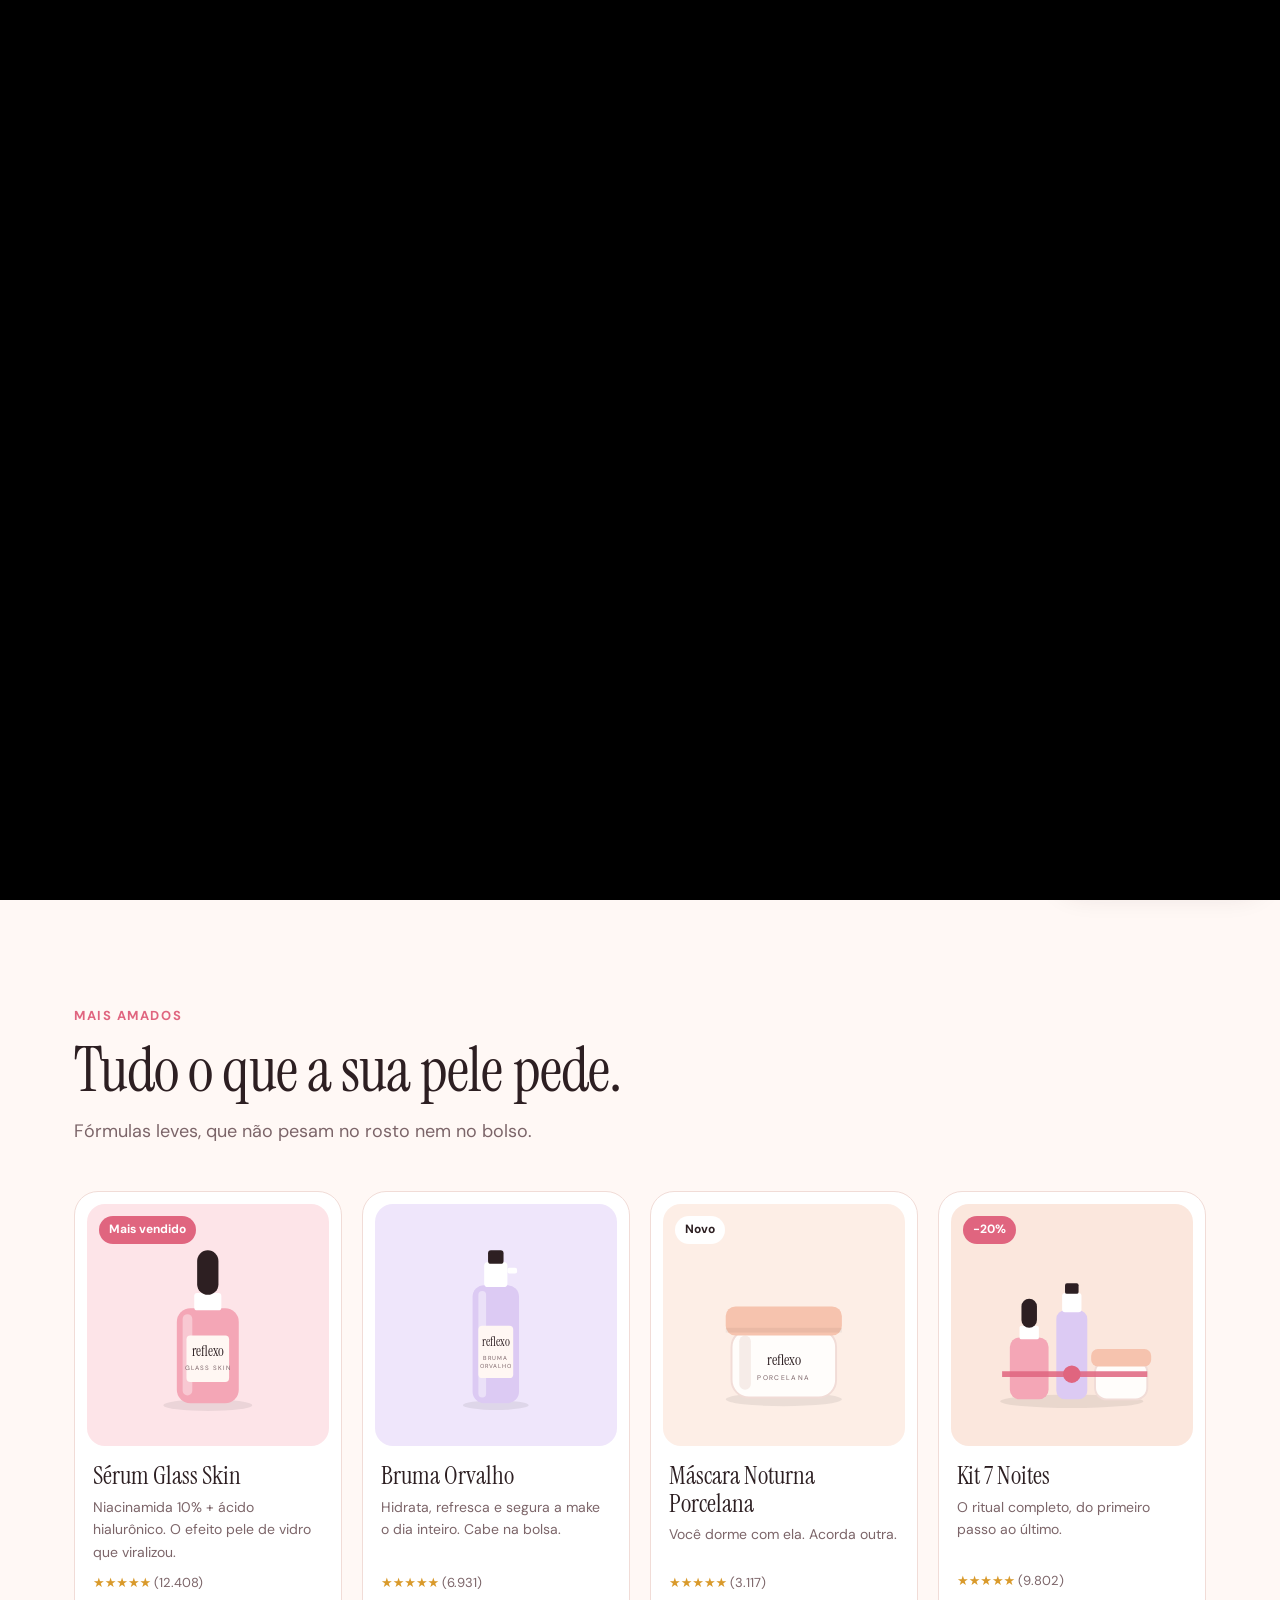
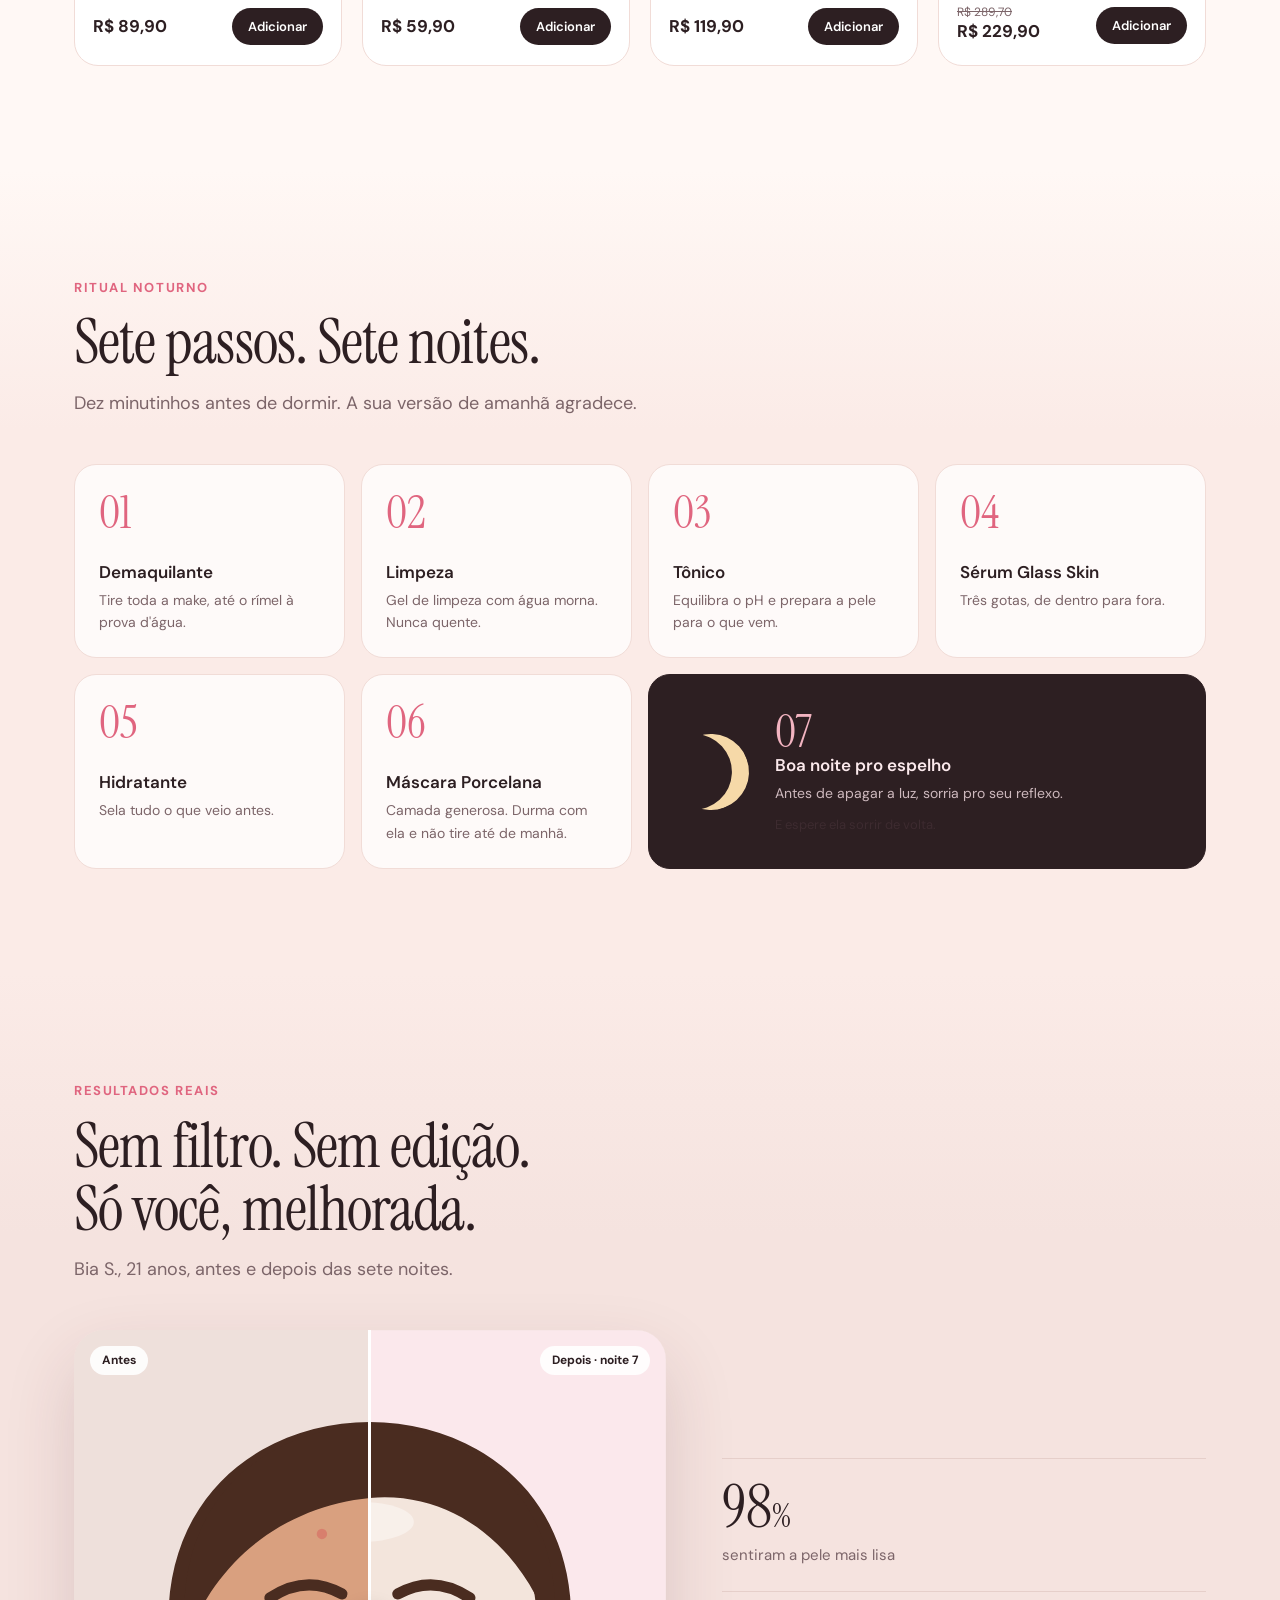
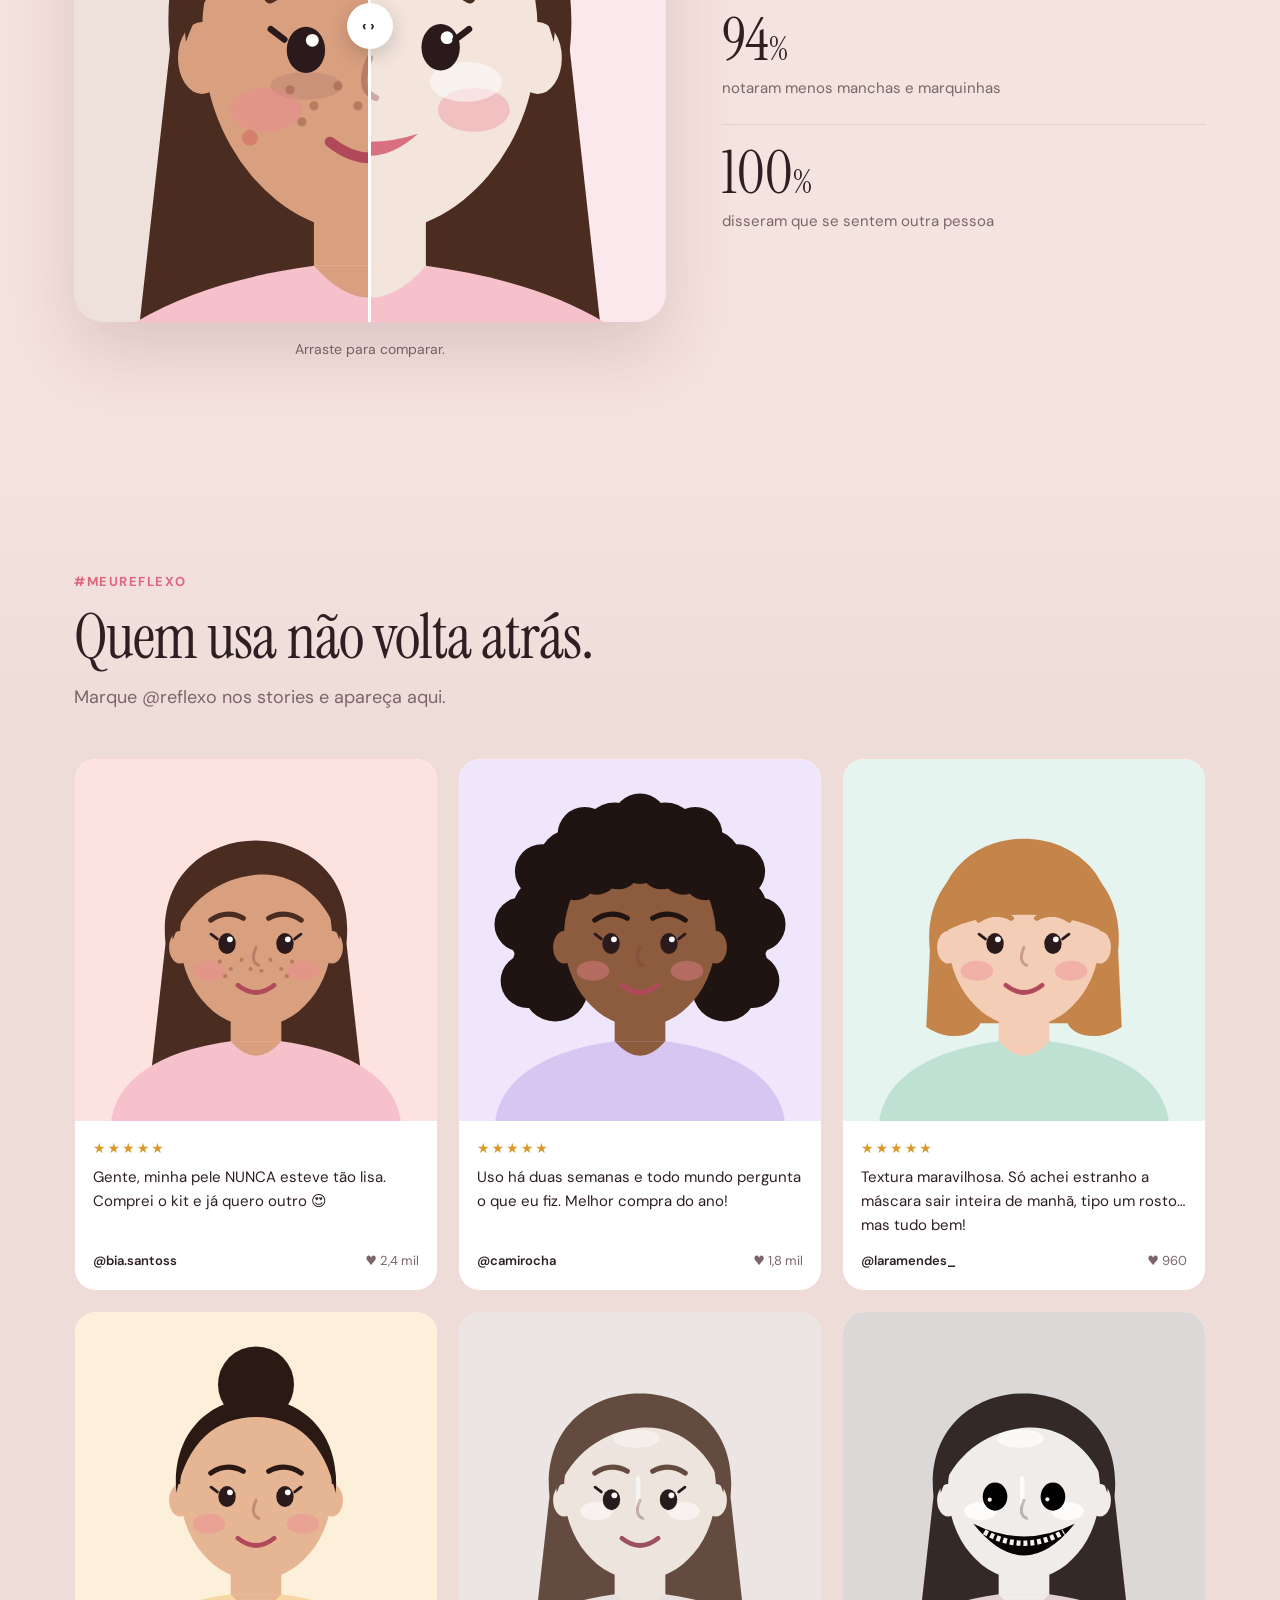
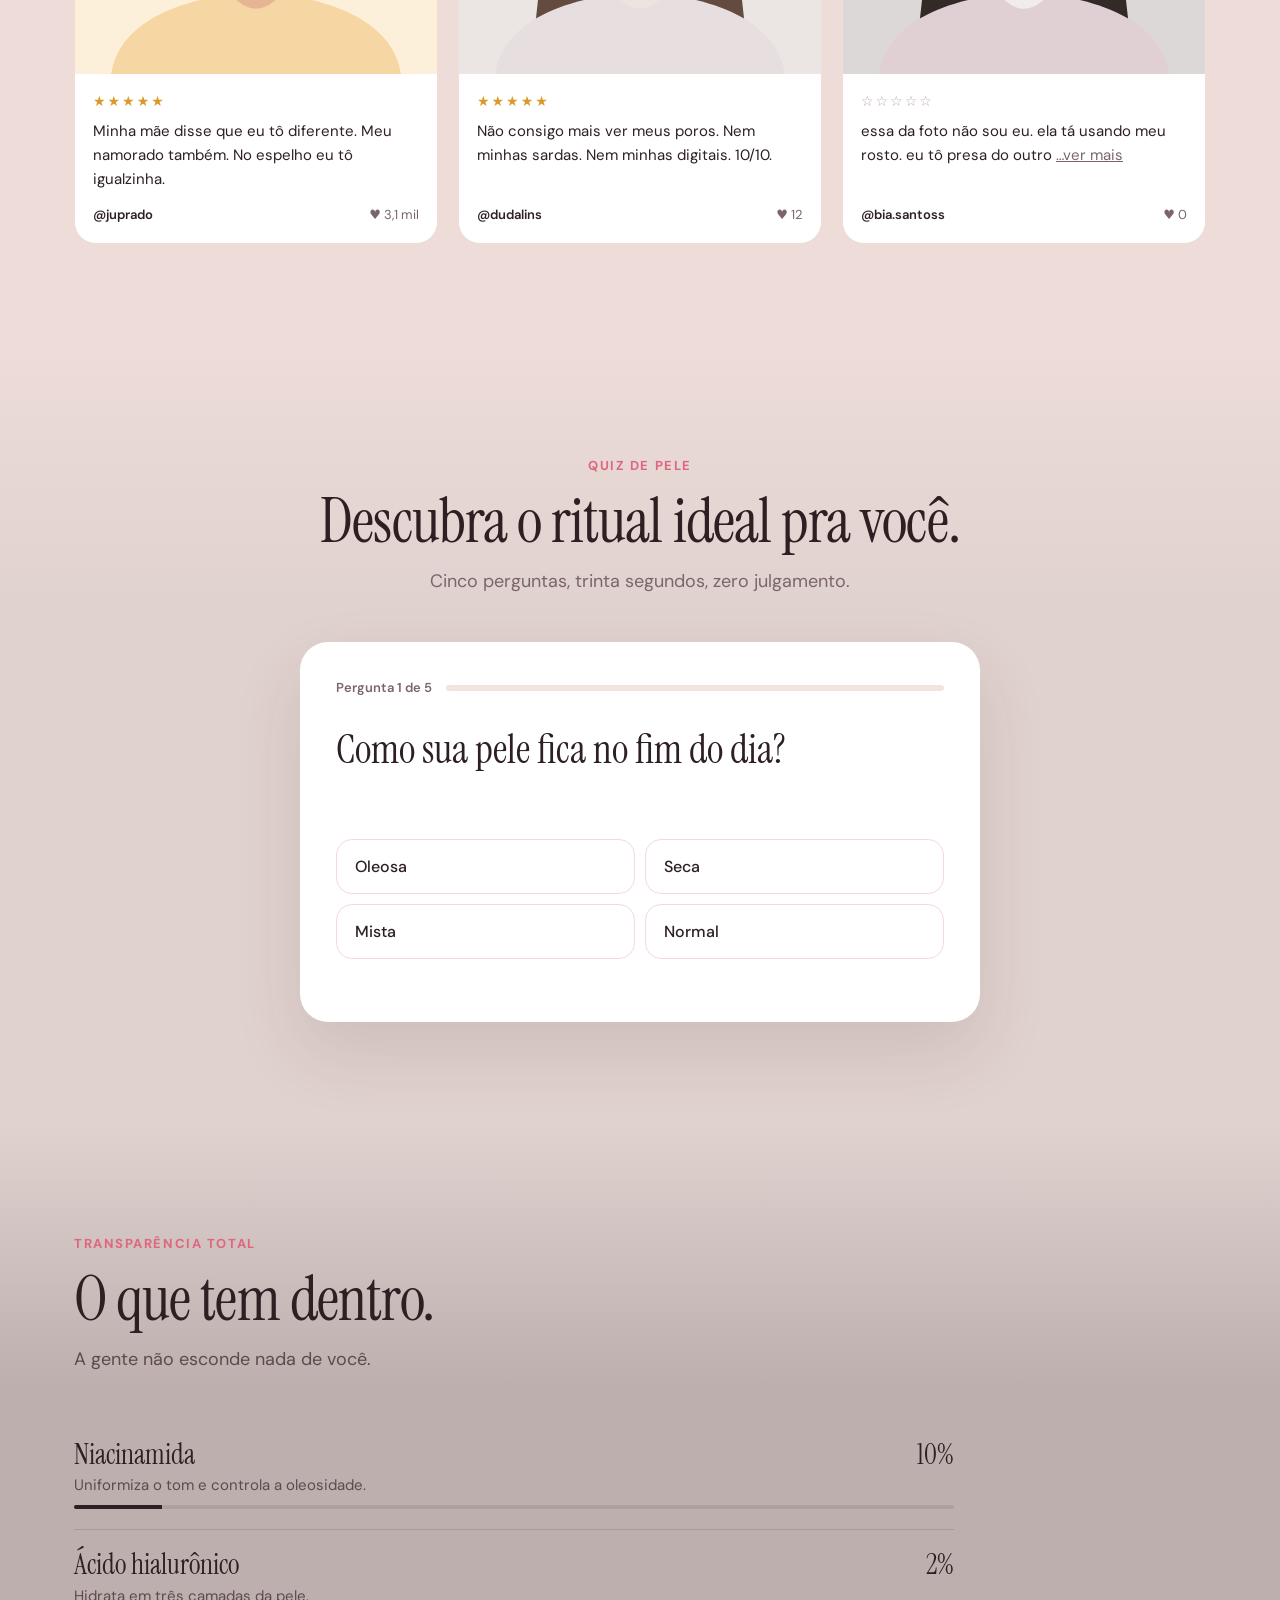
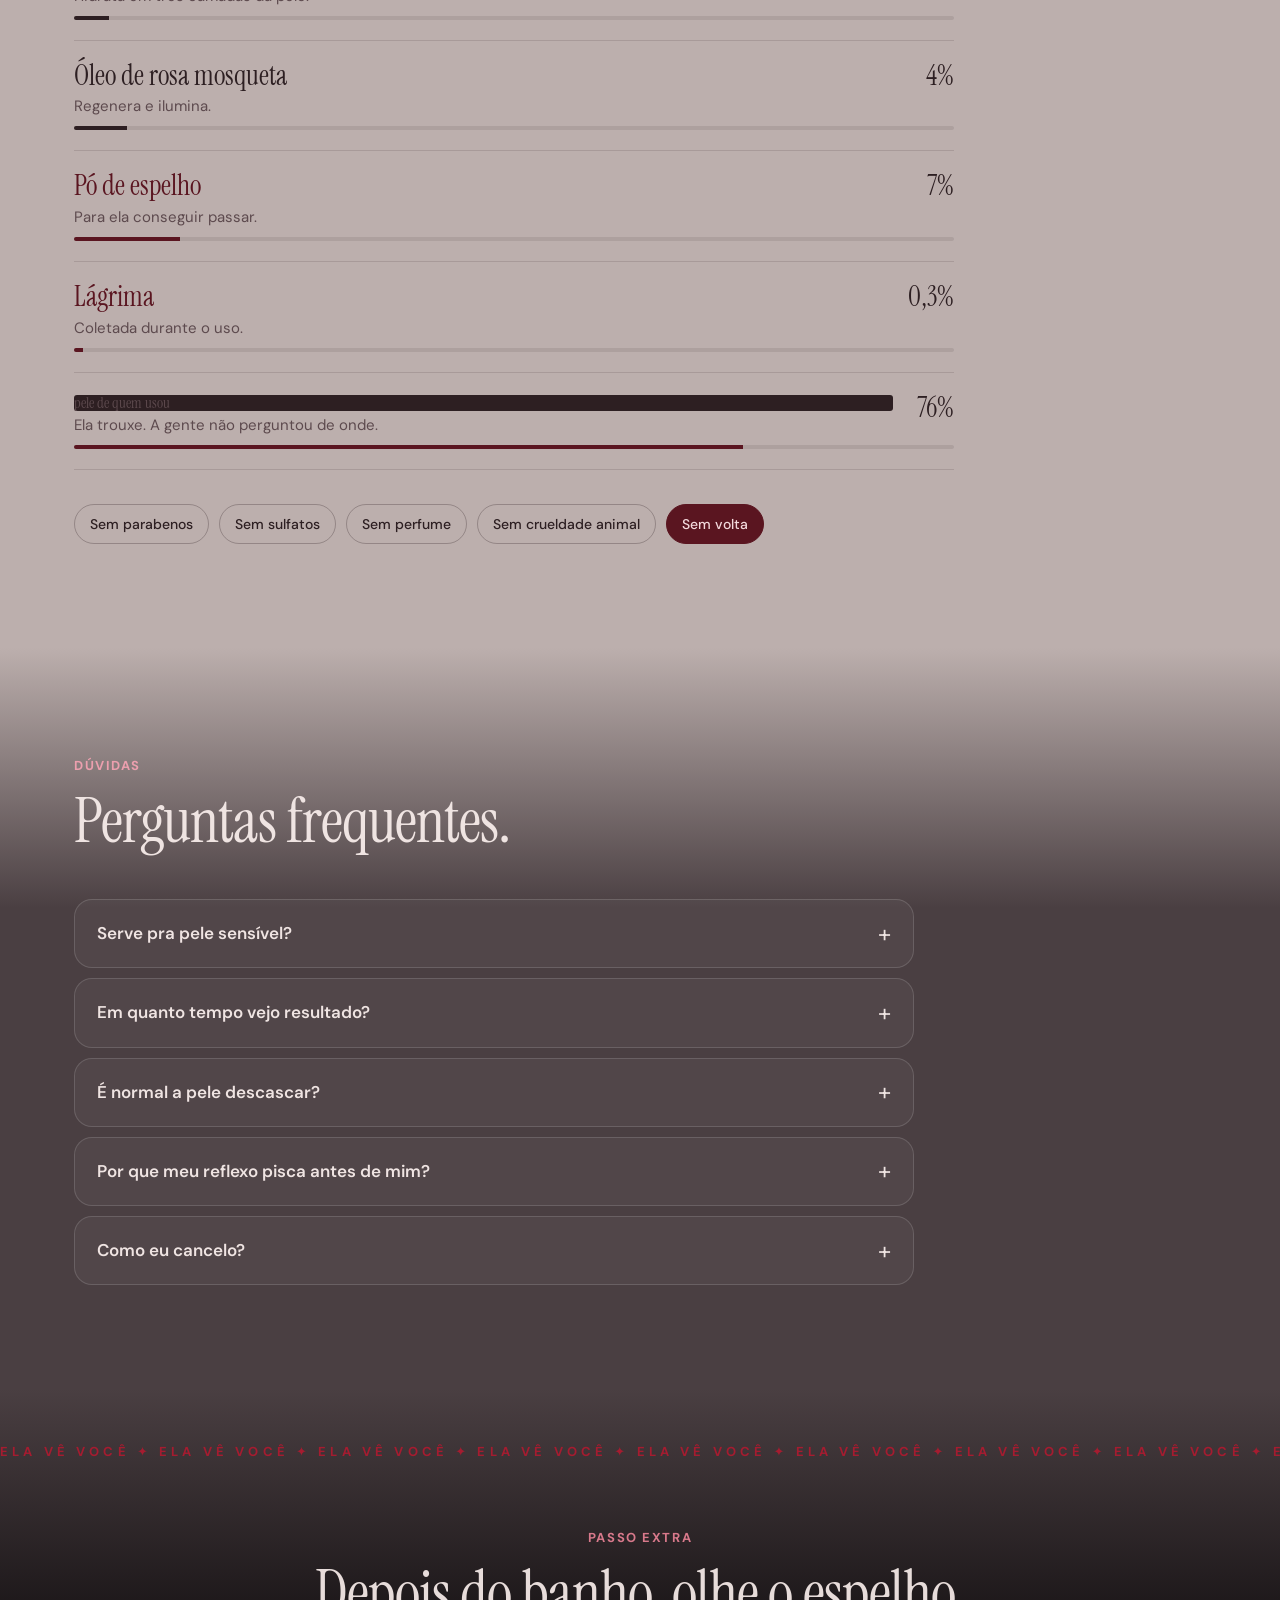
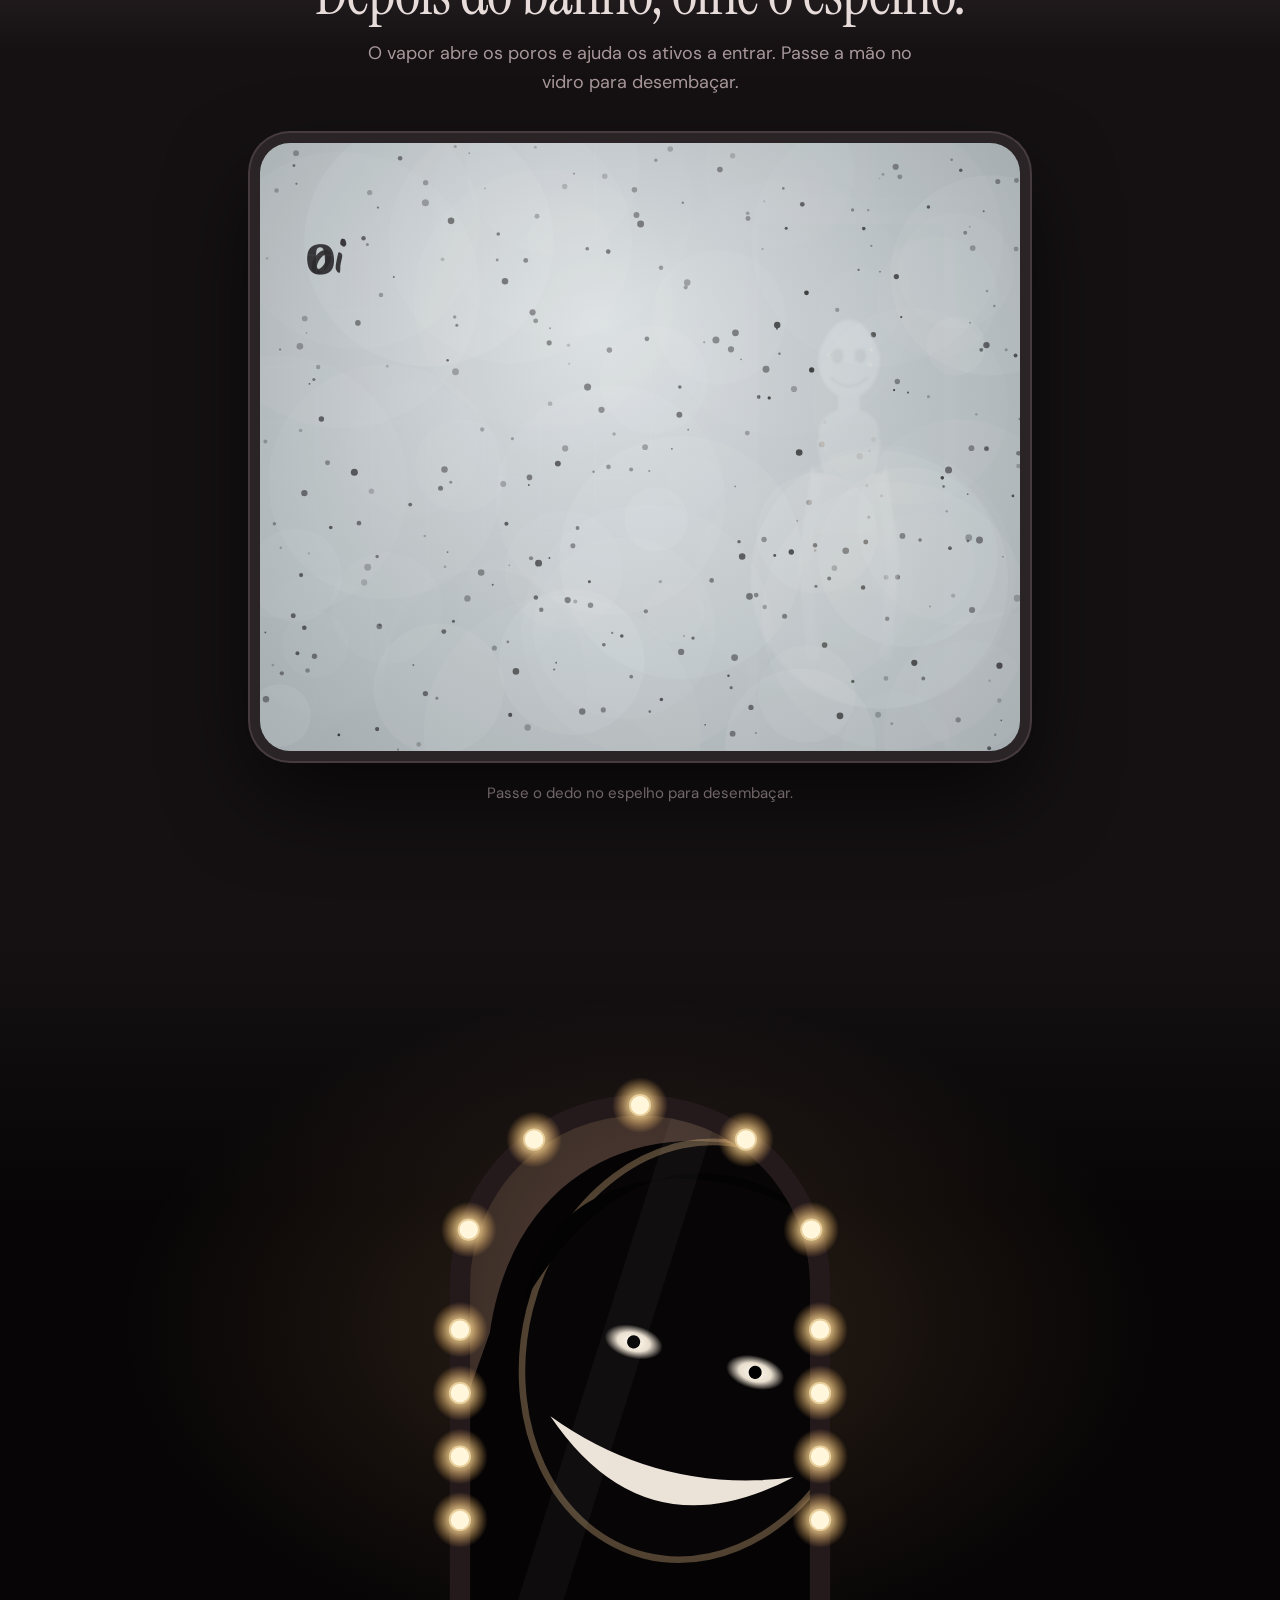
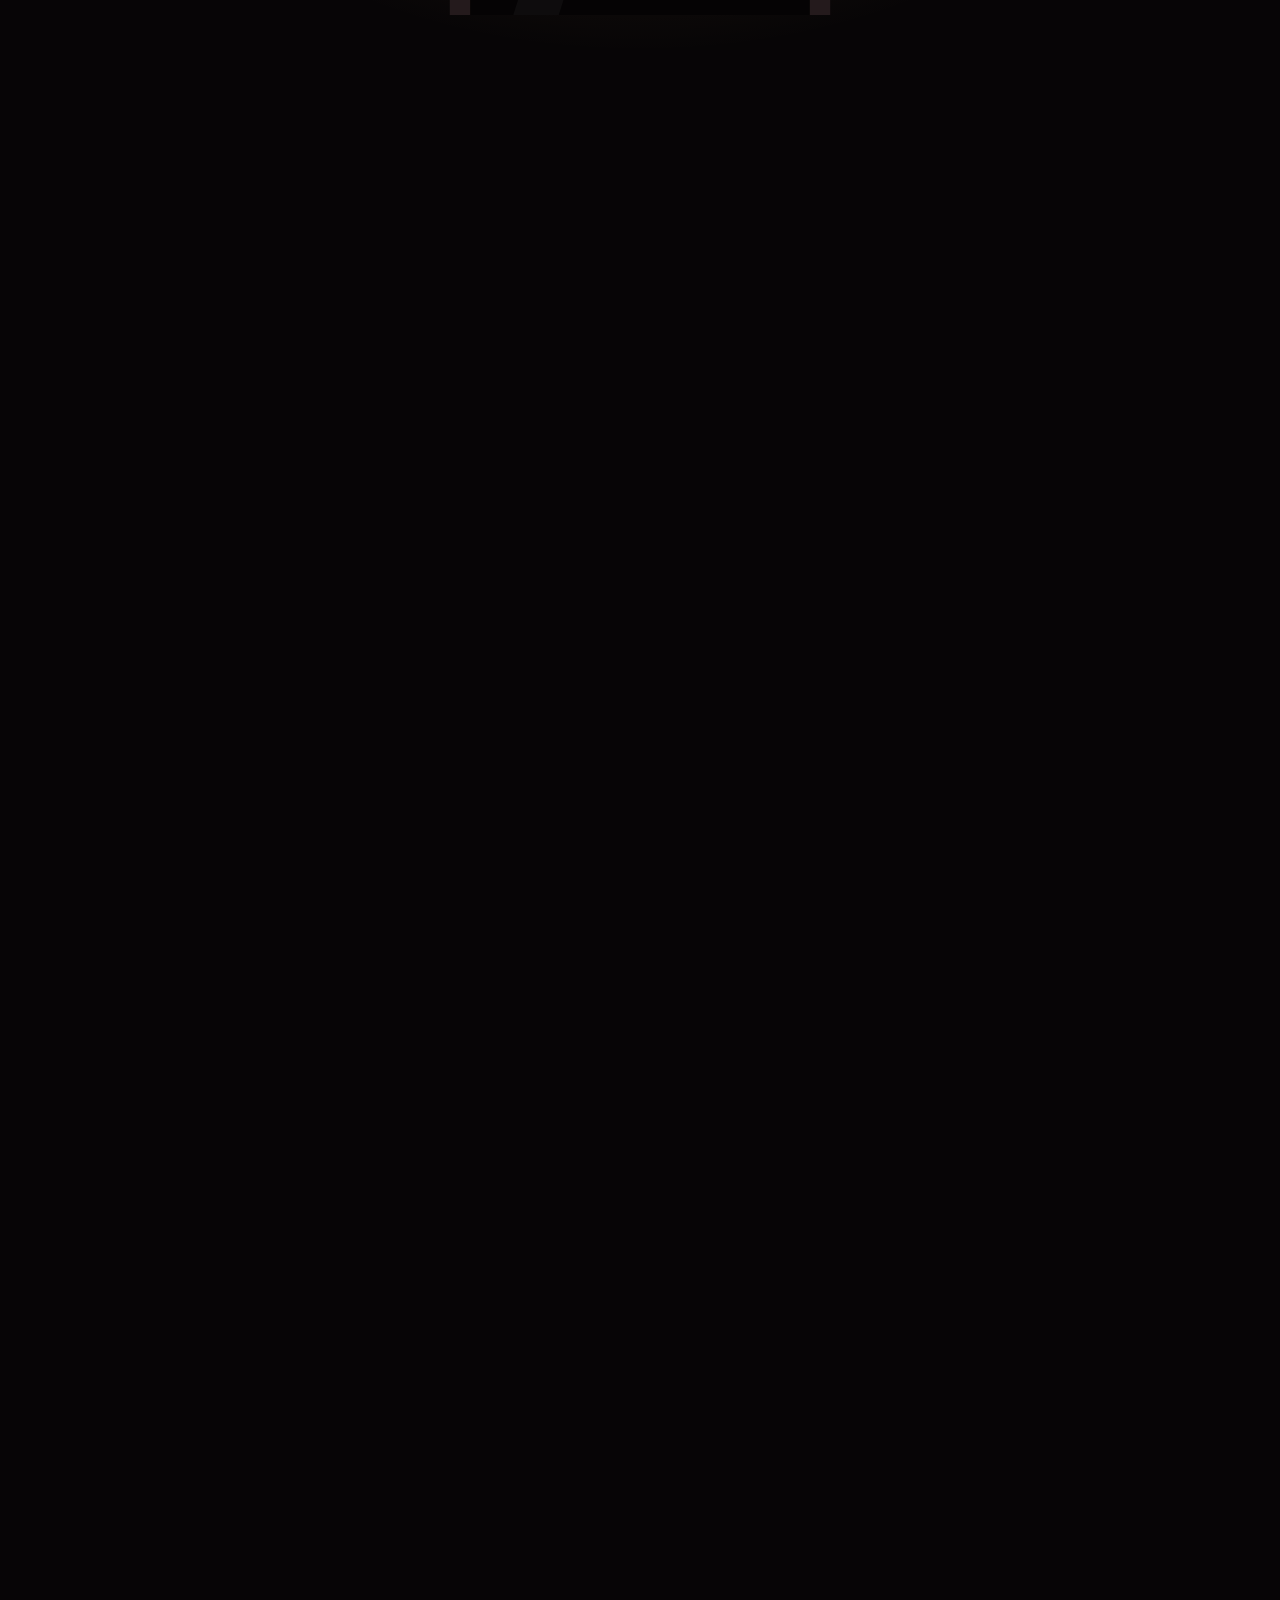
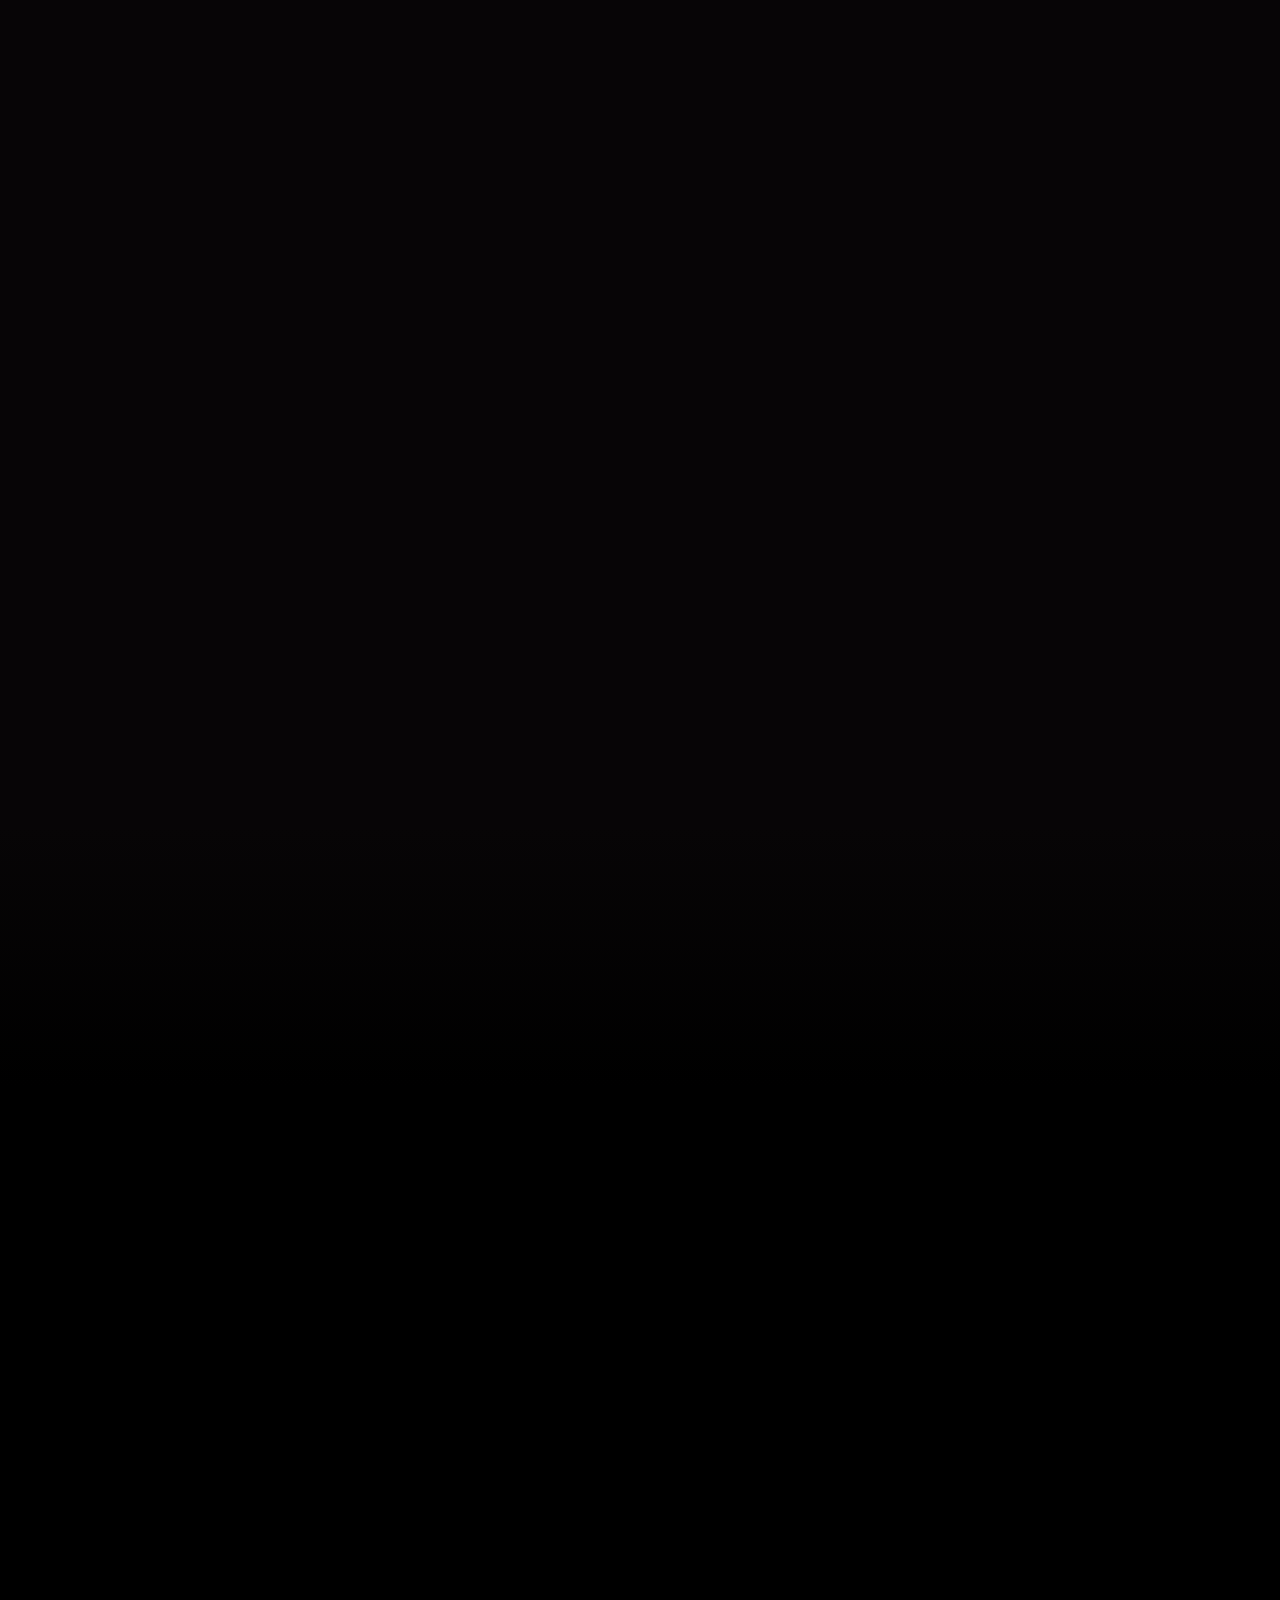
==== reflexo/index.html @ 56968b80 "Reflexo: página de skincare que vira terror ao rolar Co-Authored-By: Claude Opus 5.5 <noreply@anthro" ====
<!doctype html>
<html lang="pt-BR">
<head>
<meta charset="utf-8">
<meta name="viewport" content="width=device-width, initial-scale=1">
<title>Reflexo · Skincare</title>
<meta name="description" content="Pele de vidro em 7 noites. Skincare vegano com ativos brasileiros.">
<meta name="color-scheme" content="light">
<meta name="theme-color" content="#2d1f22">
<link rel="icon" id="favicon" href="data:image/svg+xml,%3Csvg xmlns='http://www.w3.org/2000/svg' viewBox='0 0 32 32'%3E%3Ccircle cx='16' cy='16' r='15' fill='%23e0657f'/%3E%3Cpath d='M10 25V14a6 6 0 0 1 12 0v11z' fill='%23fff'/%3E%3C/svg%3E">
<link rel="preconnect" href="https://fonts.googleapis.com">
<link rel="preconnect" href="https://fonts.gstatic.com" crossorigin>
<link href="https://fonts.googleapis.com/css2?family=Caveat:wght@600&family=DM+Sans:opsz,wght@9..40,400;9..40,500;9..40,600;9..40,700&family=Instrument+Serif:ital@0;1&display=swap" rel="stylesheet">
<script>document.documentElement.classList.add('js')</script>
<style>
:root{
  --bg:#fdf3f0; --ink:#2d1f22; --muted:#7c6569; --line:#f1dcd7;
  --rosa:#e0657f; --rosa-esc:#c94e69; --rosa-2:#fcdde2; --lilas:#ece2f8; --vinho:#5a1520;
  --serif:'Instrument Serif',Georgia,serif; --sans:'DM Sans',system-ui,sans-serif; --mao:'Caveat','Comic Sans MS',cursive;
}
*{box-sizing:border-box}
html{scroll-behavior:smooth;background:#070506}
body{margin:0;color:var(--ink);font:16px/1.6 var(--sans);-webkit-font-smoothing:antialiased;overflow-x:hidden}
svg{display:block}
a{color:inherit}
p{margin:0}
h1,h2,h3{margin:0;font-weight:400}
.wrap{max-width:1180px;margin:0 auto;padding:0 24px}
section{position:relative;padding:104px 0;background:linear-gradient(var(--de),var(--para) 260px)}
.eyebrow{font-size:13px;font-weight:700;letter-spacing:.12em;text-transform:uppercase;color:var(--rosa)}
h2{font:400 clamp(38px,5.2vw,62px)/1.02 var(--serif);letter-spacing:-.015em;margin:12px 0 14px}
.sub{color:var(--muted);font-size:18px;max-width:580px}
.cab{max-width:700px;margin-bottom:46px}
.cab.centro{margin-left:auto;margin-right:auto;text-align:center}
.cab.centro .sub{margin:0 auto}
.btn{display:inline-flex;align-items:center;gap:8px;border:0;border-radius:999px;padding:15px 26px;font:600 15px var(--sans);cursor:pointer;text-decoration:none;transition:transform .2s,background .2s,box-shadow .2s}
.btn:hover{transform:translateY(-1px)}
.btn-1{background:var(--ink);color:#fff}
.btn-1:hover{box-shadow:0 10px 24px rgba(45,31,34,.25)}
.btn-2{background:#fff;color:var(--ink);box-shadow:inset 0 0 0 1.5px var(--line)}
[data-espelhar]{display:inline-block}
.virado{transform:scaleX(-1)}
html.js .sobe{opacity:0;transform:translateY(22px);transition:opacity .9s,transform .9s}
html.js .sobe.vis{opacity:1;transform:none}

/* ---------- barra de aviso ---------- */
.aviso{position:fixed;inset:0 0 auto;z-index:50;height:34px;display:flex;align-items:center;gap:16px;padding:0 20px;background:var(--ink);color:#fbe3e7;font-size:13px;font-weight:500;transition:background .8s,color .8s}
.aviso-trilho{flex:1;min-width:0;overflow:hidden;white-space:nowrap;text-overflow:ellipsis}
.aviso-tempo{flex:none;font-variant-numeric:tabular-nums;white-space:nowrap}
.aviso-tempo b{color:#fff;font-weight:700;margin-left:4px}
.aviso.n2{background:#1a1012}
.aviso.n3{background:#000;color:#c7182f;text-overflow:clip}
.aviso.n3 .aviso-tempo b{color:#c7182f}
.aviso.n3 #aviso-txt{display:inline-block;animation:corre 16s linear infinite;letter-spacing:.18em;font-weight:700}
.aviso.zerado .aviso-tempo b{animation:apaga 1s steps(1) infinite}
@keyframes apaga{50%{opacity:0}}
@keyframes corre{to{transform:translateX(-50%)}}
@media(max-width:620px){.aviso{font-size:12px;padding:0 14px;gap:10px}.aviso-rot-longo{display:none}}

/* ---------- nav ---------- */
nav{position:fixed;top:34px;left:0;right:0;z-index:40;background:rgba(253,243,240,.84);-webkit-backdrop-filter:saturate(1.4) blur(12px);backdrop-filter:saturate(1.4) blur(12px);border-bottom:1px solid var(--line);transition:opacity .8s,transform .8s}
nav.some{opacity:0;transform:translateY(-150%);pointer-events:none}
nav .wrap{display:flex;align-items:center;justify-content:space-between;gap:16px;height:64px}
.marca{display:inline-flex;align-items:baseline;gap:3px;text-decoration:none;font:400 32px/1 var(--serif);letter-spacing:-.01em}
.marca i{font-style:normal;font-size:14px;color:var(--rosa)}
.trocada .marca-txt{transform:scaleX(-1)}
.links{display:flex;gap:30px;font-size:15px;font-weight:500}
.links a{text-decoration:none;color:var(--muted);transition:color .2s}
.links a:hover{color:var(--ink)}
.sacola{display:inline-flex;align-items:center;gap:8px;border:0;background:var(--ink);color:#fff;border-radius:999px;padding:8px 10px 8px 14px;font:600 14px var(--sans);cursor:pointer}
.sacola svg{width:18px;height:18px;fill:none;stroke:currentColor;stroke-width:1.8;stroke-linejoin:round}
.sacola b{min-width:22px;height:22px;border-radius:999px;background:var(--rosa);display:inline-grid;place-items:center;font-size:12px;padding:0 6px}
.sacola.pula{animation:pula .45s}
@keyframes pula{40%{transform:scale(1.12)}}
@media(max-width:860px){.links{display:none}}

/* ---------- hero ---------- */
#inicio{--de:var(--bg);--para:var(--bg);padding:150px 0 0;background:radial-gradient(circle at 88% 18%,#fde0e6,transparent 42%),radial-gradient(circle at 6% 92%,var(--lilas),transparent 40%),var(--bg)}
.hero{display:grid;grid-template-columns:1.05fr .95fr;gap:40px;align-items:center;padding-bottom:80px}
.selo{display:inline-flex;align-items:center;gap:10px;background:#fff;border:1px solid var(--line);border-radius:999px;padding:5px 14px 5px 5px;font-size:14px;color:var(--muted);max-width:100%}
.selo b{flex:none;background:var(--rosa);color:#fff;border-radius:999px;padding:2px 10px;font-size:12px;font-weight:700;letter-spacing:.02em}
h1{font:400 clamp(48px,7.6vw,98px)/.94 var(--serif);letter-spacing:-.025em;margin:24px 0 22px}
h1 em{color:var(--rosa)}
.acoes{display:flex;flex-wrap:wrap;gap:12px;margin-top:32px}
.confianca{display:flex;align-items:center;gap:14px;margin-top:36px;font-size:14px;color:var(--muted)}
.confianca b{color:var(--ink)}
.rostinhos{display:flex}
.rostinhos span{width:38px;height:38px;border-radius:50%;overflow:hidden;border:2px solid #fff;margin-left:-11px;background:#fff}
.rostinhos span:first-child{margin-left:0}
.rostinhos svg{width:100%;height:100%}
.hero-arte{position:relative}
#hero-svg{width:100%;height:auto;max-width:520px;margin:0 auto}
.etiqueta{position:absolute;background:#fff;border-radius:14px;padding:10px 14px;font-size:13px;font-weight:600;box-shadow:0 14px 34px rgba(120,60,70,.15);animation:flutua 5s ease-in-out infinite;white-space:nowrap}
.e1{left:-6px;top:24%}
.e2{right:-6px;bottom:30%;animation-delay:-2.5s}
@keyframes flutua{50%{transform:translateY(-9px)}}
@media(max-width:920px){.hero{grid-template-columns:1fr;gap:28px}.hero-arte{max-width:460px;width:100%;margin:0 auto}}

.faixa{background:var(--ink);color:#fbe3e7;overflow:hidden;white-space:nowrap;padding:17px 0;font-weight:600;letter-spacing:.16em;font-size:13px}
.faixa div{display:inline-block;animation:corre 34s linear infinite}

/* ---------- produtos ---------- */
#produtos{--de:#fff8f5;--para:#fff8f5}
.produtos{display:grid;grid-template-columns:repeat(4,1fr);gap:20px}
.produto{background:#fff;border-radius:24px;padding:12px 12px 20px;display:flex;flex-direction:column;border:1px solid var(--line);transition:transform .3s,box-shadow .3s}
.produto:hover{transform:translateY(-4px);box-shadow:0 22px 44px rgba(120,60,70,.1)}
.produto .img{position:relative;aspect-ratio:1;border-radius:18px;display:grid;place-items:center}
.produto .img svg{width:80%}
.tag{position:absolute;top:12px;left:12px;background:#fff;border-radius:999px;font-size:12px;font-weight:700;padding:4px 10px}
.tag.rosa{background:var(--rosa);color:#fff}
.produto h3{font:400 25px/1.1 var(--serif);margin:16px 6px 6px}
.produto p{font-size:14px;color:var(--muted);margin:0 6px;flex:1}
.estrelas-p{font-size:13px;color:#d99a2b;margin:10px 6px 0}
.estrelas-p span{color:var(--muted)}
.produto .linha{display:flex;align-items:center;justify-content:space-between;gap:10px;margin:14px 6px 0}
.preco{font-weight:700;font-size:17px}
.preco s{display:block;color:var(--muted);font-weight:400;font-size:12px;line-height:1}
.add{border:0;background:var(--ink);color:#fff;border-radius:999px;padding:10px 16px;font:600 13px var(--sans);cursor:pointer;white-space:nowrap}
.add:hover{background:var(--rosa-esc)}
@media(max-width:1020px){.produtos{grid-template-columns:repeat(2,1fr)}}
@media(max-width:440px){.produtos{grid-template-columns:1fr}.produto .img{aspect-ratio:4/3}.produto .img svg{width:52%}}

/* ---------- ritual ---------- */
#ritual{--de:#fff8f5;--para:#fbebe7}
.passos{display:grid;grid-template-columns:repeat(4,1fr);gap:16px}
.passo{background:rgba(255,255,255,.75);border:1px solid var(--line);border-radius:22px;padding:24px}
.passo b{display:block;font:400 46px/1 var(--serif);color:var(--rosa);margin-bottom:26px}
.passo h3{font:600 17px/1.3 var(--sans);margin:0 0 6px}
.passo p{font-size:14px;color:var(--muted)}
.passo.ultimo{grid-column:span 2;background:var(--ink);border-color:var(--ink);color:#fbe9ec;display:flex;gap:26px;align-items:center}
.passo.ultimo b{margin:0;color:#f3b4c1}
.passo.ultimo p{color:#cdb8bd}
.lua{flex:none;width:76px;height:76px;border-radius:50%;box-shadow:inset -16px -6px 0 0 #f6d9a8;transform:rotate(-20deg)}
.sussurro{display:block;margin-top:10px;font-size:13px;color:#3d2b30;transition:color 3s}
.passo.ultimo:hover .sussurro{color:#9b7c84}
@media(max-width:1020px){.passos{grid-template-columns:repeat(2,1fr)}}
@media(max-width:560px){.passos{grid-template-columns:1fr}.passo.ultimo{grid-column:auto}.lua{width:56px;height:56px}}

/* ---------- resultados ---------- */
#resultados{--de:#fbebe7;--para:#f5e3df}
.resultado{display:grid;grid-template-columns:1.1fr .9fr;gap:56px;align-items:center}
.comparar{position:relative;aspect-ratio:1;border-radius:30px;overflow:hidden;touch-action:pan-y;cursor:ew-resize;-webkit-user-select:none;user-select:none;box-shadow:0 30px 70px rgba(90,40,50,.16);--x:50%}
.comparar svg{position:absolute;inset:0;width:100%;height:100%}
.comparar .depois{clip-path:inset(0 0 0 var(--x))}
.alca{position:absolute;top:0;bottom:0;left:var(--x);width:3px;margin-left:-1.5px;background:#fff;outline:none}
.alca i{position:absolute;top:50%;left:50%;width:46px;height:46px;margin:-23px 0 0 -23px;border-radius:50%;background:#fff;box-shadow:0 6px 20px rgba(0,0,0,.18);display:grid;place-items:center;font-style:normal;font-weight:700;color:var(--ink);letter-spacing:3px;font-size:15px}
.alca:focus-visible i{box-shadow:0 0 0 3px var(--rosa)}
.rot{position:absolute;top:16px;background:rgba(255,255,255,.9);border-radius:999px;padding:5px 12px;font-size:12px;font-weight:700;transition:opacity .8s}
.r-antes{left:16px}.r-depois{right:16px}
.comparar.so-depois .r-antes{opacity:0}
.legenda-cmp{margin-top:16px;font-size:14px;color:var(--muted);text-align:center;transition:color 1s}
.legenda-cmp.estranha{color:var(--vinho)}
.numeros{display:grid;gap:24px}
.numeros div{border-top:1px solid #e6cfca;padding-top:18px}
.numeros strong{font:400 60px/1 var(--serif)}
.numeros strong small{font-size:32px}
.numeros span{display:block;color:var(--muted);font-size:15px;margin-top:6px}
@media(max-width:920px){.resultado{grid-template-columns:1fr;gap:40px}.comparar{max-width:520px;width:100%;margin:0 auto}}

/* ---------- comunidade ---------- */
#comunidade{--de:#f5e3df;--para:#eddcd8}
.posts{display:grid;grid-template-columns:repeat(3,1fr);gap:20px}
.post{background:#fff;border-radius:22px;overflow:hidden;border:1px solid var(--line)}
.post .foto{aspect-ratio:1;position:relative}
.post .foto svg{width:100%;height:100%}
.post .corpo{padding:16px 18px 18px}
.post .estrelas{color:#d99a2b;font-size:14px;letter-spacing:2px}
.post p{font-size:15px;margin:6px 0 14px;min-height:4.8em}
.post .quem{display:flex;justify-content:space-between;gap:10px;font-size:13px;color:var(--muted)}
.post .quem b{color:var(--ink);font-weight:600}
.post.p5 .foto{filter:saturate(.75)}
.post.p6 .foto{filter:saturate(.3) contrast(1.08)}
.post.p6 .estrelas{color:#bba9ac}
.vermais{border:0;background:none;padding:0;color:var(--muted);font:inherit;cursor:pointer;text-decoration:underline}
.removido{color:#a8979a;font-style:italic}
@media(max-width:920px){.posts{grid-template-columns:repeat(2,1fr)}}
@media(max-width:560px){.posts{grid-template-columns:1fr}}

/* ---------- quiz ---------- */
#quiz{--de:#eddcd8;--para:#e0d2cf}
.quiz{max-width:680px;margin:0 auto;background:#fff;border-radius:28px;padding:36px;box-shadow:0 30px 70px rgba(70,40,45,.12);min-height:380px}
.q-topo{display:flex;align-items:center;gap:14px;font-size:13px;font-weight:600;color:var(--muted)}
.q-barra{flex:1;height:6px;border-radius:9px;background:#f3e4e1;overflow:hidden}
.q-barra i{display:block;height:100%;width:0;background:var(--rosa);transition:width .5s}
.q-pergunta{font:400 clamp(28px,3.6vw,40px)/1.1 var(--serif);margin:28px 0 24px;min-height:2.2em}
.q-opcoes{display:grid;grid-template-columns:1fr 1fr;gap:10px;transition:opacity .4s}
.q-opcoes.esconde{opacity:0;pointer-events:none}
.q-op{border:1.5px solid var(--line);background:#fff;border-radius:16px;padding:16px 18px;text-align:left;font:500 16px var(--sans);cursor:pointer;color:var(--ink);transition:border-color .2s,background .2s,color .2s}
.q-op:hover{border-color:var(--rosa)}
.q-op.sel{background:var(--rosa);border-color:var(--rosa);color:#fff}
.q-calc{padding:40px 0;text-align:center}
.q-calc p{font:400 28px var(--serif);margin-bottom:22px}
.q-calc .q-barra{max-width:360px;margin:0 auto}
.q-res .eyebrow{display:block;margin-bottom:12px}
.q-res h3{font:400 clamp(36px,4.4vw,50px)/1 var(--serif);margin-bottom:18px}
.q-res p{color:var(--muted);font-size:17px;margin-bottom:10px}
.q-res .frio{color:var(--vinho)}
.q-kit{display:flex;align-items:center;justify-content:space-between;gap:16px;flex-wrap:wrap;margin-top:24px;padding:18px 20px;border-radius:18px;background:var(--bg)}
.q-kit b{display:block}
.q-kit small{color:var(--muted)}
.refazer{display:inline-block;margin-top:16px;border:0;background:none;color:var(--muted);font:500 14px var(--sans);text-decoration:underline;cursor:pointer;padding:0}
@media(max-width:560px){.quiz{padding:24px 20px}.q-opcoes{grid-template-columns:1fr}}

/* ---------- ingredientes ---------- */
#ingredientes{--de:#e0d2cf;--para:#bcafad}
.ingredientes{list-style:none;margin:0;padding:0;max-width:880px}
.ingredientes li{display:grid;grid-template-columns:1fr auto;gap:8px 24px;padding:20px 0;border-bottom:1px solid rgba(45,31,34,.14)}
.ingredientes b{font:400 28px/1.1 var(--serif)}
.ingredientes span{display:block;font-size:15px;color:#5d4a4e;margin-top:2px}
.ingredientes em{font:400 28px/1.1 var(--serif);font-style:normal}
.barra{grid-column:1/-1;height:4px;border-radius:4px;background:rgba(45,31,34,.1);overflow:hidden}
.barra i{display:block;height:100%;width:0;background:var(--ink);transition:width 1.8s cubic-bezier(.2,.7,.2,1)}
.ingredientes.vis .barra i{width:var(--v)}
.ingredientes .mal b{color:var(--vinho)}
.ingredientes .mal .barra i{background:var(--vinho)}
.tarja{background:var(--ink);color:var(--ink);border-radius:3px;cursor:help;transition:color .3s,background .3s}
.tarja:hover{background:transparent;color:var(--vinho)}
.livre{display:flex;flex-wrap:wrap;gap:10px;margin-top:34px}
.livre span{border:1px solid rgba(45,31,34,.28);border-radius:999px;padding:8px 15px;font-size:14px;font-weight:500}
.livre .sem-volta{background:var(--vinho);color:#f3d9dc;border-color:var(--vinho)}

/* ---------- faq ---------- */
#faq{--de:#bcafad;--para:#4a3f42;color:#efe4e2}
#faq .eyebrow{color:#ec9fae}
.faq{max-width:840px;display:grid;gap:10px}
.faq details{border:1px solid rgba(255,255,255,.14);border-radius:18px;padding:0 22px;background:rgba(255,255,255,.04)}
.faq summary{cursor:pointer;list-style:none;padding:20px 0;font-weight:600;font-size:17px;display:flex;justify-content:space-between;align-items:center;gap:16px}
.faq summary::-webkit-details-marker{display:none}
.faq summary::after{content:'+';font-weight:400;font-size:24px;line-height:1;transition:transform .3s}
.faq details[open] summary::after{transform:rotate(45deg)}
.faq details p{padding:0 0 22px;color:#d3c3c6;max-width:660px}
.faq .vermelho{color:#ef5d72;font:600 28px/1.15 var(--mao);min-height:1.2em}

/* ---------- espelho embaçado ---------- */
#embacado{--de:#4a3f42;--para:#151113;color:#e7dcda;padding-bottom:130px}
#embacado .eyebrow{color:#d8798b}
#embacado .sub{color:#a8989b}
.letreiro{overflow:hidden;white-space:nowrap;color:#a51c30;font:700 13px var(--sans);letter-spacing:.32em;text-transform:uppercase;margin:-50px 0 64px}
.letreiro div{display:inline-block;animation:corre 46s linear infinite}
.espelho-embacado{position:relative;width:min(100%,760px);aspect-ratio:5/4;margin:10px auto 0;border-radius:30px;overflow:hidden;box-shadow:0 0 0 10px #2b2427,0 0 0 12px #463b3f,0 40px 90px rgba(0,0,0,.7);background:#111}
.espelho-embacado svg,.espelho-embacado canvas{position:absolute;inset:0;width:100%;height:100%}
.espelho-embacado canvas{touch-action:pan-y;cursor:crosshair}
.legenda{text-align:center;margin-top:30px;color:#a8989b;font-size:15px;min-height:2.4em}
.legenda.vermelho{color:#ef5d72;font:600 32px/1.1 var(--mao)}
#moca-cabeca{transform-box:fill-box;transform-origin:50% 100%;transition:transform 5s ease-in-out}
.revelado #moca-cabeca{transform:rotate(16deg)}

/* ---------- o espelho (fim) ---------- */
#fim{--de:#151113;--para:#070506;height:520vh;padding:0}
.palco{position:sticky;top:0;height:100vh;height:100svh;display:flex;flex-direction:column;align-items:center;justify-content:center;gap:clamp(14px,3vh,30px);overflow:hidden;background:radial-gradient(ellipse 58% 52% at 50% 42%,rgba(255,186,116,calc(var(--luz,1) * .15)),transparent 70%)}
#espelho-fim{width:min(86vw,62vh);height:auto}
.falas{position:relative;width:min(92vw,760px);height:2.5em;font:italic 400 clamp(24px,3.4vw,38px)/1.15 var(--serif);color:#eadfd8;text-align:center}
.falas p{position:absolute;inset:0;opacity:0;transition:opacity .7s}
.falas p.on{opacity:1}
.lamp .halo{opacity:.9;transition:opacity .2s}
.lamp .bulbo{fill:#fff6dc;stroke:#e9cf9b;stroke-width:1.5;transition:fill .25s,stroke .25s}
.lamp.off .halo{opacity:0}
.lamp.off .bulbo{fill:#3a2f2a;stroke:#2a221e}
.lamp.pisca{animation:pisca .7s steps(1) 1}
@keyframes pisca{0%,40%,80%{opacity:.2}20%,60%,100%{opacity:1}}
#hero-svg .lamp .halo{opacity:.5}
#final{--de:#070506;--para:#000;height:100vh;padding:0}

/* ---------- camadas fixas ---------- */
.grao{position:fixed;inset:-50%;z-index:60;pointer-events:none;opacity:0;background-image:url("data:image/svg+xml,%3Csvg xmlns='http://www.w3.org/2000/svg' width='180' height='180'%3E%3Cfilter id='n'%3E%3CfeTurbulence type='fractalNoise' baseFrequency='.9' numOctaves='2' stitchTiles='stitch'/%3E%3CfeColorMatrix type='saturate' values='0'/%3E%3C/filter%3E%3Crect width='180' height='180' filter='url(%23n)'/%3E%3C/svg%3E");animation:grao .45s steps(3) infinite}
@keyframes grao{0%{transform:translate(0,0)}33%{transform:translate(-3%,2%)}66%{transform:translate(2%,-3%)}}
.vinheta{position:fixed;inset:0;z-index:59;pointer-events:none;opacity:0;background:radial-gradient(ellipse at center,transparent 42%,rgba(12,4,7,.82) 100%)}

.prova,.toast{position:fixed;z-index:70;background:#fff;color:var(--ink);box-shadow:0 16px 40px rgba(60,30,35,.18);opacity:0;transition:transform .5s cubic-bezier(.2,.8,.2,1),opacity .5s,background .6s,color .6s;pointer-events:none}
.prova{left:20px;bottom:20px;display:flex;gap:12px;align-items:center;max-width:min(360px,calc(100vw - 40px));border-radius:18px;padding:10px 16px 10px 10px;transform:translateY(140%);font-size:13px;line-height:1.35}
.prova.on,.toast.on{transform:none;opacity:1}
.prova .av{flex:none;width:46px;height:46px;border-radius:12px;overflow:hidden}
.prova .av svg{width:100%;height:100%}
.prova b{display:block;font-size:14px}
.prova small{display:block;color:var(--muted);margin-top:3px;font-size:12px}
.toast{right:20px;top:112px;border-radius:14px;padding:12px 16px;font-size:14px;font-weight:500;transform:translateY(-12px);max-width:calc(100vw - 40px)}
.escuro .prova,.escuro .toast{background:#140f11;color:#e9dfdc;box-shadow:0 16px 40px rgba(0,0,0,.55)}
.escuro .prova small{color:#8f7f83}
.som{position:fixed;right:20px;bottom:20px;z-index:70;display:inline-flex;align-items:center;gap:9px;border:0;border-radius:999px;padding:11px 16px;background:#fff;color:var(--ink);font:600 13px var(--sans);cursor:pointer;box-shadow:0 10px 30px rgba(60,30,35,.16);transition:background .6s,color .6s}
.som i{width:9px;height:9px;border-radius:50%;background:#cbb7bb}
.som[aria-pressed="true"] i{background:var(--rosa);animation:pulso 1.4s infinite}
@keyframes pulso{50%{opacity:.35}}
.escuro .som{background:#140f11;color:#cbbcbf;box-shadow:none}
.escuro .som[aria-pressed="true"] i{background:#c7182f}
.escuro .toast{top:52px}
@media(max-width:600px){.prova{left:12px;right:12px;bottom:72px;max-width:none}.som{right:12px;bottom:14px}.toast{right:12px;left:12px;top:106px}}

/* ---------- susto ---------- */
.susto{position:fixed;inset:0;z-index:100;background:#000;opacity:0;pointer-events:none;transition:opacity .25s;display:grid;place-items:center;overflow:hidden}
.susto.on{opacity:1;pointer-events:auto}
.susto .rosto{position:absolute;inset:0;opacity:0}
.susto .rosto svg{width:100%;height:100%}
.susto.grito{animation:treme .07s linear infinite}
.susto.grito .rosto{opacity:1;animation:avanca .95s cubic-bezier(.1,.9,.2,1) both}
@keyframes avanca{from{transform:scale(.5)}to{transform:scale(var(--zoom,1.16))}}
@keyframes treme{0%,100%{transform:translate(0,0)}25%{transform:translate(-14px,8px)}50%{transform:translate(11px,-12px)}75%{transform:translate(-8px,-6px)}}
.clarao{position:absolute;inset:0;background:#fff;opacity:0;pointer-events:none}
.susto.grito .clarao{animation:clarao .4s ease-out}
@keyframes clarao{0%{opacity:.85}100%{opacity:0}}
.susto.fala .rosto{opacity:.13;filter:blur(4px);transform:scale(var(--zoom,1.16));transition:opacity 1.6s,filter 1.6s}
.recado{position:relative;text-align:center;color:#eadfd8;padding:24px;opacity:0;transform:translateY(12px);transition:opacity 1.4s .4s,transform 1.4s .4s;pointer-events:none}
.susto.fala .recado{opacity:1;transform:none;pointer-events:auto}
.recado h2{font:italic 400 clamp(42px,6.4vw,80px)/1 var(--serif);color:#f3e7e2;margin:0 0 16px}
.recado p{color:#b39fa3;font-size:17px;max-width:460px;margin:0 auto}
.recado small{display:block;margin:10px 0 34px;color:#6d5c60;letter-spacing:.14em;text-transform:uppercase;font-size:11px;font-weight:600}
.recado .btn{background:#eadfd8;color:#120c0e}
.esquecer{display:block;margin:20px auto 0;background:none;border:0;color:#6d5c60;font:500 13px var(--sans);text-decoration:underline;cursor:pointer}
/* ---------- celular ---------- */
@media(max-width:920px){
  #inicio{padding-top:112px}
  .hero-arte{order:-1;max-width:360px}
  .etiqueta{font-size:12px;padding:8px 11px;border-radius:12px}
}
@media(max-width:600px){
  .wrap{padding:0 18px}
  section{padding:76px 0}
  h2{font-size:clamp(34px,9.6vw,44px);margin:10px 0 12px}
  .sub{font-size:16px}
  .cab{margin-bottom:30px}
  .btn{padding:14px 22px}
  .hero{gap:18px;padding-bottom:56px}
  .hero-arte{max-width:320px}
  h1{font-size:clamp(46px,13.6vw,58px);margin:18px 0 16px}
  .selo{font-size:13px}
  .acoes{margin-top:24px}
  .acoes .btn{flex:1 1 auto;justify-content:center}
  .confianca{margin-top:26px}
  .e1{left:-4px;top:18%}.e2{right:-4px;bottom:26%}

  .produtos{grid-template-columns:1fr 1fr;gap:10px}
  .produto{padding:7px 7px 12px;border-radius:20px}
  .produto .img{aspect-ratio:1;border-radius:14px}
  .produto .img svg{width:88%}
  .tag{top:7px;left:7px;font-size:10.5px;padding:3px 8px}
  .produto h3{font-size:19px;margin:12px 5px 4px}
  .produto p{font-size:12.5px;line-height:1.45;margin:0 5px}
  .estrelas-p{font-size:11px;margin:8px 5px 0}
  .produto .linha{flex-direction:column;align-items:stretch;gap:8px;margin:10px 5px 0}
  .preco{font-size:16px}
  .add{padding:10px}

  .passos{grid-template-columns:1fr;gap:8px}
  .passo,.passo.ultimo{display:grid;grid-template-columns:40px 1fr;column-gap:12px;align-items:start;padding:15px 16px;border-radius:18px;grid-column:auto}
  .passo b{grid-row:1/3;font-size:30px;margin:0}
  .passo h3{font-size:16px;margin:3px 0 2px}
  .passo p{font-size:13.5px}
  .passo.ultimo .lua{width:38px;height:38px;box-shadow:inset -9px -3px 0 0 #f6d9a8;margin-top:2px}
  .passo.ultimo b{display:block;font-size:30px;margin:0 0 6px}
  .sussurro{color:#5a434a}

  .resultado{gap:28px}
  .numeros{grid-template-columns:repeat(3,1fr);gap:12px}
  .numeros div{padding-top:14px}
  .numeros strong{font-size:40px}
  .numeros strong small{font-size:22px}
  .numeros span{font-size:12.5px;line-height:1.35}

  .posts{grid-template-columns:1fr 1fr;gap:10px}
  .post{border-radius:18px}
  .post .corpo{padding:10px 12px 12px}
  .post .estrelas{font-size:11px;letter-spacing:1px}
  .post p{font-size:12.5px;line-height:1.45;margin:4px 0 10px;min-height:0}
  .post .quem{font-size:11px;flex-direction:column;gap:0}

  .quiz{border-radius:24px;min-height:0}
  .q-pergunta{margin:22px 0 20px}
  .q-op{padding:14px 16px}

  .ingredientes li{padding:15px 0;gap:6px 16px}
  .ingredientes b,.ingredientes em{font-size:23px}
  .ingredientes span{font-size:13.5px}
  .livre{gap:8px}
  .livre span{font-size:13px;padding:7px 12px}

  .faq details{padding:0 18px;border-radius:16px}
  .faq summary{font-size:16px;padding:17px 0}
  .faq .vermelho{font-size:25px}

  #embacado{padding-bottom:100px}
  .letreiro{margin:-30px 0 48px}
  .espelho-embacado{aspect-ratio:600/760;border-radius:24px;box-shadow:0 0 0 7px #2b2427,0 0 0 9px #463b3f,0 30px 70px rgba(0,0,0,.7)}
  .legenda.vermelho{font-size:28px}

  #espelho-fim{width:min(94vw,60vh)}
  .falas{font-size:25px}
  .e2{bottom:20%}

  .prova{left:10px;right:10px;bottom:62px;padding:8px 12px 8px 8px;gap:10px;border-radius:16px}
  .prova .av{width:38px;height:38px;border-radius:10px}
  .prova b{font-size:13px}
  .som{right:10px;bottom:12px;padding:9px 13px;font-size:12px}
  .toast{left:10px;right:10px;top:104px;font-size:13px}
}
@media(prefers-reduced-motion:reduce){.susto.grito{animation:none}.grao{animation:none}.faixa div,.letreiro div,.aviso.n3 #aviso-txt{animation-duration:120s}}
</style>
</head>
<body>

<div class="aviso" id="aviso">
  <div class="aviso-trilho"><span id="aviso-txt">✨ Frete grátis acima de R$ 99 · Cupom GLOW15 na primeira compra</span></div>
  <div class="aviso-tempo"><span id="aviso-rotulo">Black Glow <span class="aviso-rot-longo">acaba </span>em</span><b id="relogio">00:14:59</b></div>
</div>

<nav id="nav">
  <div class="wrap">
    <a class="marca" href="#inicio" aria-label="Reflexo, início"><span class="marca-txt" data-espelhar>reflexo</span><i>✦</i></a>
    <div class="links"><a href="#produtos">Produtos</a><a href="#ritual">Ritual</a><a href="#resultados">Resultados</a><a href="#quiz">Quiz de pele</a></div>
    <button class="sacola" id="sacola" type="button"><svg viewBox="0 0 24 24"><path d="M5 8h14l-1 12H6z"/><path d="M9 8V6a3 3 0 0 1 6 0v2"/></svg>Sacola<b id="sacola-n">0</b></button>
  </div>
</nav>

<main>

<section id="inicio" data-n="0">
  <div class="wrap hero">
    <div>
      <span class="selo" id="selo"><b>Novo</b><span>Máscara Noturna Porcelana</span></span>
      <h1>Pele de vidro<br>em <em>7 noites.</em></h1>
      <p class="sub">Skincare coreano com ativos brasileiros. Vegano, sem perfume e pensado pra caber na sua rotina, até na semana de prova.</p>
      <div class="acoes">
        <a class="btn btn-1" href="#produtos">Montar meu ritual →</a>
        <a class="btn btn-2" href="#quiz">Fazer o quiz de pele</a>
      </div>
      <div class="confianca"><div class="rostinhos" id="rostinhos"></div><p><b>4,9 ★</b> · mais de 48 mil avaliações</p></div>
    </div>
    <div class="hero-arte">
      <svg id="hero-svg" viewBox="0 0 440 520" aria-hidden="true">
        <defs>
          <linearGradient id="g-vidro" x1="0" y1="0" x2="0" y2="1"><stop offset="0" stop-color="#efe4f8"/><stop offset="1" stop-color="#fbe2e6"/></linearGradient>
          <clipPath id="clip-vidro"><path d="M86 416V180A134 134 0 0 1 354 180V416Z"/></clipPath>
          <radialGradient id="g-lamp"><stop offset="0" stop-color="#fffbea"/><stop offset=".5" stop-color="#ffe6a8" stop-opacity=".8"/><stop offset="1" stop-color="#ffd27a" stop-opacity="0"/></radialGradient>
        </defs>
        <ellipse cx="220" cy="300" rx="214" ry="206" fill="#fbd6dd" opacity=".55"/>
        <path d="M70 420V180A150 150 0 0 1 370 180V420Z" fill="#fff" stroke="#f2d4d9" stroke-width="2"/>
        <g clip-path="url(#clip-vidro)">
          <rect x="80" y="40" width="280" height="380" fill="url(#g-vidro)"/>
          <path d="M86 92Q155 122 220 102T354 96" stroke="#c4adbb" stroke-width="1.2" fill="none"/>
          <g fill="#ffe1a0"><circle cx="110" cy="101" r="3.2"/><circle cx="140" cy="110" r="3.2"/><circle cx="172" cy="111" r="3.2"/><circle cx="202" cy="105" r="3.2"/><circle cx="240" cy="97" r="3.2"/><circle cx="272" cy="93" r="3.2"/><circle cx="304" cy="96" r="3.2"/><circle cx="334" cy="97" r="3.2"/></g>
          <g transform="rotate(-7 128 140)"><rect x="110" y="120" width="36" height="42" rx="2" fill="#fff"/><rect x="114" y="124" width="28" height="28" fill="#f7c8d0"/></g>
          <g transform="rotate(6 318 142)"><rect x="300" y="122" width="36" height="42" rx="2" fill="#fff"/><rect x="304" y="126" width="28" height="28" fill="#cfe0f2"/></g>
          <g id="hero-rosto" class="pisca-auto" transform="translate(70 104) scale(1.5)"></g>
          <path d="M118 416L250 40H290L158 416Z" fill="#fff" opacity=".2"/>
          <path d="M176 416L308 40H320L188 416Z" fill="#fff" opacity=".16"/>
        </g>
        <g id="hero-lampadas"></g>
        <rect x="10" y="416" width="420" height="18" rx="9" fill="#f2b3c0"/>
        <path d="M26 432h388v66a10 10 0 0 1-10 10H36a10 10 0 0 1-10-10z" fill="#f8cad3"/>
        <ellipse cx="88" cy="418" rx="30" ry="4" fill="#000" opacity=".08"/>
        <rect x="64" y="344" width="48" height="74" rx="11" fill="#f4a6b6"/>
        <rect x="69" y="350" width="7" height="62" rx="3.5" fill="#fff" opacity=".4"/>
        <rect x="72" y="370" width="32" height="30" rx="3" fill="#fff7f3"/>
        <text x="88" y="389" text-anchor="middle" font-family="Instrument Serif, Georgia, serif" font-size="11" fill="#2d1f22">reflexo</text>
        <rect x="77" y="332" width="22" height="14" rx="2" fill="#fff"/>
        <rect x="80" y="298" width="16" height="36" rx="8" fill="#2d1f22"/>
        <rect x="124" y="352" width="30" height="66" rx="8" fill="#dccaf3"/>
        <rect x="128" y="357" width="5" height="56" rx="2.5" fill="#fff" opacity=".45"/>
        <rect x="131" y="336" width="16" height="18" rx="3" fill="#fff"/>
        <rect x="147" y="340" width="7" height="4" rx="1.5" fill="#fff"/>
        <rect x="133" y="326" width="12" height="11" rx="2" fill="#2d1f22"/>
        <rect x="300" y="380" width="80" height="38" rx="12" fill="#fffdfb" stroke="#efd6da" stroke-width="2"/>
        <rect x="296" y="364" width="88" height="20" rx="8" fill="#f6c3ae"/>
        <text x="340" y="405" text-anchor="middle" font-family="Instrument Serif, Georgia, serif" font-size="13" fill="#2d1f22">porcelana</text>
      </svg>
      <div class="etiqueta e1">💧 +72% de hidratação</div>
      <div class="etiqueta e2">✨ glow desde a 1ª noite</div>
    </div>
  </div>
  <div class="faixa" aria-hidden="true"><div><span>VEGANO ✦ CRUELTY-FREE ✦ SEM PERFUME ✦ DERMATOLOGICAMENTE TESTADO ✦ FEITO NO BRASIL ✦ PELE DE VIDRO ✦&nbsp;</span><span>VEGANO ✦ CRUELTY-FREE ✦ SEM PERFUME ✦ DERMATOLOGICAMENTE TESTADO ✦ FEITO NO BRASIL ✦ PELE DE VIDRO ✦&nbsp;</span></div></div>
</section>

<section id="produtos" data-n="1">
  <div class="wrap">
    <div class="cab sobe">
      <span class="eyebrow">Mais amados</span>
      <h2>Tudo o que a sua pele pede.</h2>
      <p class="sub">Fórmulas leves, que não pesam no rosto nem no bolso.</p>
    </div>
    <div class="produtos">
      <article class="produto sobe">
        <div class="img" style="background:#fde4e8"><span class="tag rosa">Mais vendido</span>
          <svg viewBox="0 0 200 200" aria-hidden="true"><ellipse cx="100" cy="182" rx="46" ry="6" fill="#000" opacity=".07"/><rect x="68" y="82" width="64" height="98" rx="14" fill="#f4a6b6"/><rect x="74" y="88" width="10" height="84" rx="5" fill="#fff" opacity=".38"/><rect x="78" y="110" width="44" height="48" rx="4" fill="#fff7f3"/><text x="100" y="131" text-anchor="middle" font-family="Instrument Serif, Georgia, serif" font-size="14" fill="#2d1f22">reflexo</text><text x="100" y="146" text-anchor="middle" font-family="DM Sans, sans-serif" font-size="6.5" letter-spacing="1" fill="#7c6569">GLASS SKIN</text><rect x="86" y="66" width="28" height="18" rx="3" fill="#fff"/><rect x="89" y="22" width="22" height="46" rx="11" fill="#2d1f22"/></svg>
        </div>
        <h3>Sérum Glass Skin</h3>
        <p>Niacinamida 10% + ácido hialurônico. O efeito pele de vidro que viralizou.</p>
        <div class="estrelas-p">★★★★★ <span>(12.408)</span></div>
        <div class="linha"><span class="preco">R$ 89,90</span><button class="add" type="button" data-produto="Sérum Glass Skin">Adicionar</button></div>
      </article>
      <article class="produto sobe">
        <div class="img" style="background:#efe6fb">
          <svg viewBox="0 0 200 200" aria-hidden="true"><ellipse cx="100" cy="182" rx="34" ry="5" fill="#000" opacity=".07"/><rect x="76" y="58" width="48" height="122" rx="12" fill="#dccaf3"/><rect x="82" y="64" width="8" height="110" rx="4" fill="#fff" opacity=".42"/><rect x="82" y="100" width="36" height="54" rx="4" fill="#fff7f3"/><text x="100" y="121" text-anchor="middle" font-family="Instrument Serif, Georgia, serif" font-size="12" fill="#2d1f22">reflexo</text><text x="100" y="135" text-anchor="middle" font-family="DM Sans, sans-serif" font-size="6" letter-spacing="1" fill="#7c6569">BRUMA</text><text x="100" y="144" text-anchor="middle" font-family="DM Sans, sans-serif" font-size="6" letter-spacing="1" fill="#7c6569">ORVALHO</text><rect x="88" y="34" width="24" height="26" rx="4" fill="#fff"/><rect x="112" y="40" width="10" height="6" rx="2" fill="#fff"/><rect x="92" y="22" width="16" height="14" rx="3" fill="#2d1f22"/></svg>
        </div>
        <h3>Bruma Orvalho</h3>
        <p>Hidrata, refresca e segura a make o dia inteiro. Cabe na bolsa.</p>
        <div class="estrelas-p">★★★★★ <span>(6.931)</span></div>
        <div class="linha"><span class="preco">R$ 59,90</span><button class="add" type="button" data-produto="Bruma Orvalho">Adicionar</button></div>
      </article>
      <article class="produto sobe">
        <div class="img" style="background:#fdeee6"><span class="tag">Novo</span>
          <svg viewBox="0 0 200 200" aria-hidden="true"><ellipse cx="100" cy="176" rx="60" ry="7" fill="#000" opacity=".07"/><rect x="46" y="104" width="108" height="70" rx="18" fill="#fffdfb" stroke="#f1dcd7" stroke-width="2"/><rect x="54" y="110" width="12" height="56" rx="6" fill="#f6ece8"/><rect x="40" y="80" width="120" height="30" rx="10" fill="#f6c3ae"/><rect x="40" y="102" width="120" height="5" fill="#000" opacity=".05"/><text x="100" y="141" text-anchor="middle" font-family="Instrument Serif, Georgia, serif" font-size="16" fill="#2d1f22">reflexo</text><text x="100" y="156" text-anchor="middle" font-family="DM Sans, sans-serif" font-size="7" letter-spacing="1.4" fill="#7c6569">PORCELANA</text></svg>
        </div>
        <h3>Máscara Noturna Porcelana</h3>
        <p>Você dorme com ela. Acorda outra.</p>
        <div class="estrelas-p">★★★★★ <span>(3.117)</span></div>
        <div class="linha"><span class="preco">R$ 119,90</span><button class="add" type="button" data-produto="Máscara Porcelana">Adicionar</button></div>
      </article>
      <article class="produto sobe">
        <div class="img" style="background:#fbe7dd"><span class="tag rosa">−20%</span>
          <svg viewBox="0 0 200 200" aria-hidden="true"><ellipse cx="100" cy="178" rx="74" ry="7" fill="#000" opacity=".07"/><rect x="36" y="112" width="40" height="64" rx="10" fill="#f4a6b6"/><rect x="46" y="100" width="20" height="14" rx="2" fill="#fff"/><rect x="48" y="72" width="16" height="30" rx="8" fill="#2d1f22"/><rect x="84" y="84" width="32" height="92" rx="9" fill="#dccaf3"/><rect x="90" y="66" width="20" height="20" rx="3" fill="#fff"/><rect x="93" y="56" width="14" height="11" rx="2" fill="#2d1f22"/><rect x="124" y="136" width="54" height="40" rx="12" fill="#fffdfb" stroke="#f1dcd7" stroke-width="2"/><rect x="120" y="124" width="62" height="18" rx="7" fill="#f6c3ae"/><path d="M28 150h150" stroke="#e0657f" stroke-width="6" opacity=".85"/><circle cx="100" cy="150" r="9" fill="#e0657f"/></svg>
        </div>
        <h3>Kit 7 Noites</h3>
        <p>O ritual completo, do primeiro passo ao último.</p>
        <div class="estrelas-p">★★★★★ <span>(9.802)</span></div>
        <div class="linha"><span class="preco"><s>R$ 289,70</s>R$ 229,90</span><button class="add" type="button" data-produto="Kit 7 Noites">Adicionar</button></div>
      </article>
    </div>
  </div>
</section>

<section id="ritual" data-n="2">
  <div class="wrap">
    <div class="cab sobe">
      <span class="eyebrow">Ritual noturno</span>
      <h2>Sete passos. <span data-espelhar>Sete noites.</span></h2>
      <p class="sub">Dez minutinhos antes de dormir. A sua versão de amanhã agradece.</p>
    </div>
    <div class="passos">
      <div class="passo sobe"><b>01</b><h3>Demaquilante</h3><p>Tire toda a make, até o rímel à prova d'água.</p></div>
      <div class="passo sobe"><b>02</b><h3>Limpeza</h3><p>Gel de limpeza com água morna. Nunca quente.</p></div>
      <div class="passo sobe"><b>03</b><h3>Tônico</h3><p>Equilibra o pH e prepara a pele para o que vem.</p></div>
      <div class="passo sobe"><b>04</b><h3>Sérum Glass Skin</h3><p>Três gotas, de dentro para fora.</p></div>
      <div class="passo sobe"><b>05</b><h3>Hidratante</h3><p>Sela tudo o que veio antes.</p></div>
      <div class="passo sobe"><b>06</b><h3>Máscara Porcelana</h3><p>Camada generosa. Durma com ela e não tire até de manhã.</p></div>
      <div class="passo ultimo sobe"><span class="lua" aria-hidden="true"></span><div><b>07</b><h3>Boa noite pro espelho</h3><p>Antes de apagar a luz, sorria pro seu reflexo.</p><span class="sussurro">E espere ela sorrir de volta.</span></div></div>
    </div>
  </div>
</section>

<section id="resultados" data-n="3">
  <div class="wrap">
    <div class="cab sobe">
      <span class="eyebrow">Resultados reais</span>
      <h2>Sem filtro. Sem edição. <span data-espelhar>Só você, melhorada.</span></h2>
      <p class="sub">Bia S., 21 anos, antes e depois das sete noites.</p>
    </div>
    <div class="resultado">
      <div class="sobe">
        <div class="comparar" id="comparar">
          <svg class="antes" id="cmp-antes" viewBox="26 22 148 148" aria-hidden="true"></svg>
          <svg class="depois segue" id="cmp-depois" viewBox="26 22 148 148" aria-hidden="true"></svg>
          <span class="rot r-antes">Antes</span><span class="rot r-depois">Depois · noite 7</span>
          <div class="alca" id="alca" role="slider" tabindex="0" aria-label="Comparar antes e depois" aria-valuemin="0" aria-valuemax="100" aria-valuenow="50"><i>‹›</i></div>
        </div>
        <p class="legenda-cmp" id="legenda-cmp">Arraste para comparar.</p>
      </div>
      <div class="numeros sobe">
        <div><strong data-ate="98">0</strong><strong><small>%</small></strong><span>sentiram a pele mais lisa</span></div>
        <div><strong data-ate="94">0</strong><strong><small>%</small></strong><span>notaram menos manchas e marquinhas</span></div>
        <div><strong data-ate="100">0</strong><strong><small>%</small></strong><span>disseram que se sentem outra pessoa</span></div>
      </div>
    </div>
  </div>
</section>

<section id="comunidade" data-n="4">
  <div class="wrap">
    <div class="cab sobe">
      <span class="eyebrow">#MeuReflexo</span>
      <h2>Quem usa <span data-espelhar>não volta atrás.</span></h2>
      <p class="sub">Marque @reflexo nos stories e apareça aqui.</p>
    </div>
    <div class="posts">
      <article class="post p1 sobe"><div class="foto pisca-auto" data-rosto="bia"></div><div class="corpo"><div class="estrelas">★★★★★</div><p>Gente, minha pele NUNCA esteve tão lisa. Comprei o kit e já quero outro 😍</p><div class="quem"><b>@bia.santoss</b><span>♥ 2,4 mil</span></div></div></article>
      <article class="post p2 sobe"><div class="foto pisca-auto" data-rosto="camila"></div><div class="corpo"><div class="estrelas">★★★★★</div><p>Uso há duas semanas e todo mundo pergunta o que eu fiz. Melhor compra do ano!</p><div class="quem"><b>@camirocha</b><span>♥ 1,8 mil</span></div></div></article>
      <article class="post p3 sobe"><div class="foto pisca-auto" data-rosto="lara"></div><div class="corpo"><div class="estrelas">★★★★★</div><p>Textura maravilhosa. Só achei estranho a máscara sair inteira de manhã, tipo um rosto… mas tudo bem!</p><div class="quem"><b>@laramendes_</b><span>♥ 960</span></div></div></article>
      <article class="post p4 sobe"><div class="foto pisca-auto" data-rosto="julia"></div><div class="corpo"><div class="estrelas">★★★★★</div><p>Minha mãe disse que eu tô diferente. Meu namorado também. No espelho eu tô igualzinha.</p><div class="quem"><b>@juprado</b><span>♥ 3,1 mil</span></div></div></article>
      <article class="post p5 sobe"><div class="foto segue" data-rosto="duda"></div><div class="corpo"><div class="estrelas">★★★★★</div><p>Não consigo mais ver meus poros. Nem minhas sardas. Nem minhas digitais. 10/10.</p><div class="quem"><b>@dudalins</b><span>♥ 12</span></div></div></article>
      <article class="post p6 sobe"><div class="foto segue" data-rosto="bia2"></div><div class="corpo"><div class="estrelas">☆☆☆☆☆</div><p id="post-bia">essa da foto não sou eu. ela tá usando meu rosto. eu tô presa do outro <button class="vermais" id="vermais" type="button">…ver mais</button></p><div class="quem"><b>@bia.santoss</b><span>♥ 0</span></div></div></article>
    </div>
  </div>
</section>

<section id="quiz" data-n="5">
  <div class="wrap">
    <div class="cab centro sobe">
      <span class="eyebrow">Quiz de pele</span>
      <h2>Descubra o ritual <span data-espelhar>ideal pra você.</span></h2>
      <p class="sub">Cinco perguntas, trinta segundos, zero julgamento.</p>
    </div>
    <div class="quiz sobe" id="quiz-caixa" aria-live="polite"></div>
  </div>
</section>

<section id="ingredientes" data-n="6">
  <div class="wrap">
    <div class="cab sobe">
      <span class="eyebrow">Transparência total</span>
      <h2>O que tem <span data-espelhar>dentro.</span></h2>
      <p class="sub" style="color:#5d4a4e">A gente não esconde nada de você.</p>
    </div>
    <ul class="ingredientes" id="lista-ingredientes">
      <li><div><b>Niacinamida</b><span>Uniformiza o tom e controla a oleosidade.</span></div><em>10%</em><div class="barra"><i style="--v:10%"></i></div></li>
      <li><div><b>Ácido hialurônico</b><span>Hidrata em três camadas da pele.</span></div><em>2%</em><div class="barra"><i style="--v:4%"></i></div></li>
      <li><div><b>Óleo de rosa mosqueta</b><span>Regenera e ilumina.</span></div><em>4%</em><div class="barra"><i style="--v:6%"></i></div></li>
      <li class="mal"><div><b>Pó de espelho</b><span>Para ela conseguir passar.</span></div><em>7%</em><div class="barra"><i style="--v:12%"></i></div></li>
      <li class="mal"><div><b>Lágrima</b><span>Coletada durante o uso.</span></div><em>0,3%</em><div class="barra"><i style="--v:1%"></i></div></li>
      <li class="mal"><div><b><span class="tarja" title="não pergunte">pele de quem usou</span></b><span>Ela trouxe. A gente não perguntou de onde.</span></div><em>76%</em><div class="barra"><i style="--v:76%"></i></div></li>
    </ul>
    <div class="livre"><span>Sem parabenos</span><span>Sem sulfatos</span><span>Sem perfume</span><span>Sem crueldade animal</span><span class="sem-volta">Sem volta</span></div>
  </div>
</section>

<section id="faq" data-n="7">
  <div class="wrap">
    <div class="cab sobe">
      <span class="eyebrow">Dúvidas</span>
      <h2>Perguntas <span data-espelhar>frequentes.</span></h2>
    </div>
    <div class="faq">
      <details><summary>Serve pra pele sensível?</summary><p>Serve! Todas as fórmulas são testadas dermatologicamente, sem perfume e sem álcool.</p></details>
      <details><summary>Em quanto tempo vejo resultado?</summary><p>Na primeira noite você já sente a diferença. Na sétima, é ela quem sente.</p></details>
      <details><summary>É normal a pele descascar?</summary><p>É normal sair uma camada inteira, de uma vez, pela manhã. Não jogue fora. Dobre com cuidado e guarde na gaveta.</p></details>
      <details><summary>Por que meu reflexo pisca antes de mim?</summary><p class="vermelho" data-digitar="Porque ela já aprendeu tudo. Só falta você esquecer."></p></details>
      <details><summary>Como eu cancelo?</summary><p class="vermelho" data-digitar="Daqui de dentro não tem botão."></p></details>
    </div>
  </div>
</section>

<section id="embacado" data-n="8">
  <div class="letreiro" aria-hidden="true"><div>ela vê você ✦ ela vê você ✦ ela vê você ✦ ela vê você ✦ ela vê você ✦ ela vê você ✦ ela vê você ✦ ela vê você ✦ ela vê você ✦ ela vê você ✦ ela vê você ✦ ela vê você ✦ ela vê você ✦ ela vê você ✦ ela vê você ✦ ela vê você ✦&nbsp;</div></div>
  <div class="wrap">
    <div class="cab centro sobe">
      <span class="eyebrow">Passo extra</span>
      <h2>Depois do banho, olhe o espelho.</h2>
      <p class="sub">O vapor abre os poros e ajuda os ativos a entrar. Passe a mão no vidro para desembaçar.</p>
    </div>
    <div class="espelho-embacado" id="espelho-embacado">
      <svg id="cena-banheiro" viewBox="0 0 600 480" aria-hidden="true">
        <defs>
          <pattern id="azulejo" width="44" height="44" patternUnits="userSpaceOnUse"><rect width="44" height="44" fill="#1d1c20"/><path d="M44 0H0V44" fill="none" stroke="#29282d" stroke-width="2"/></pattern>
          <radialGradient id="luz-banheiro" cx=".38" cy="0" r=".95"><stop offset="0" stop-color="#e2dcd2" stop-opacity=".2"/><stop offset="1" stop-color="#000" stop-opacity="0"/></radialGradient>
          <linearGradient id="vestido" x1="0" y1="0" x2="0" y2="1"><stop offset="0" stop-color="#d4cdc5"/><stop offset=".7" stop-color="#4b4642"/></linearGradient>
          <linearGradient id="porta-escura" x1="0" y1="0" x2="0" y2="1"><stop offset=".3" stop-color="#000" stop-opacity="0"/><stop offset="1" stop-color="#000" stop-opacity=".92"/></linearGradient>
          <filter id="desfoque" x="-10%" y="-10%" width="120%" height="120%"><feGaussianBlur stdDeviation=".9"/></filter>
        </defs>
        <rect width="600" height="760" fill="url(#azulejo)"/>
        <rect width="600" height="760" fill="url(#luz-banheiro)"/>
        <rect x="40" y="64" width="150" height="6" rx="3" fill="#323035"/>
        <g id="porta">
        <rect x="384" y="54" width="166" height="430" fill="#2b292d"/>
        <rect x="394" y="64" width="146" height="420" fill="#040304"/>
        <g filter="url(#desfoque)">
          <path d="M436 176C430 112 500 112 494 176L506 340C484 352 446 352 424 340Z" fill="#100b0a"/>
          <path d="M442 232C440 218 452 210 465 210C478 210 490 218 488 232L508 484H422Z" fill="url(#vestido)"/>
          <path d="M443 238L430 330L436 404M487 238L500 330L494 404" stroke="#d5cec7" stroke-width="9" stroke-linecap="round" fill="none"/>
          <rect x="457" y="196" width="16" height="20" fill="#dcd5ce"/>
          <g id="moca-cabeca">
            <ellipse cx="465" cy="170" rx="24" ry="31" fill="#e9e2db"/>
            <ellipse cx="456" cy="168" rx="5.2" ry="6.4" fill="#000"/>
            <ellipse cx="474" cy="168" rx="5.2" ry="6.4" fill="#000"/>
            <path d="M450 185Q465 199 480 185" stroke="#241616" stroke-width="2.2" fill="none"/>
            <path d="M440 172C434 126 496 126 490 172C484 150 474 140 465 140C456 140 446 150 440 172Z" fill="#100b0a"/>
            <path d="M441 160C436 200 438 236 446 262L438 262C430 236 430 196 441 160ZM489 160C494 200 492 236 484 262L492 262C500 236 500 196 489 160Z" fill="#100b0a"/>
          </g>
          <rect x="394" y="64" width="146" height="420" fill="url(#porta-escura)"/>
        </g>
        </g>
        <g id="voce">
          <ellipse cx="178" cy="430" rx="80" ry="94" fill="#09080a"/>
          <path d="M40 480C56 452 100 436 130 430H226C256 436 300 452 316 480V520H40Z" fill="#09080a"/>
          <path d="M100 400C108 352 140 336 178 336C216 336 248 352 256 400" fill="none" stroke="#615a54" stroke-width="2" opacity=".35"/>
        </g>
      </svg>
      <canvas id="neblina" aria-label="Espelho embaçado. Passe o dedo ou o mouse para desembaçar."></canvas>
    </div>
    <p class="legenda" id="legenda-neblina">Passe o dedo no espelho para desembaçar.</p>
  </div>
</section>

<section id="fim" data-n="9">
  <div class="palco" id="palco">
    <svg id="espelho-fim" viewBox="0 0 440 440" aria-hidden="true">
      <defs>
        <radialGradient id="g-lamp-f"><stop offset="0" stop-color="#fff6d8"/><stop offset=".45" stop-color="#ffd890" stop-opacity=".75"/><stop offset="1" stop-color="#ffb860" stop-opacity="0"/></radialGradient>
        <clipPath id="clip-fim"><path d="M86 440V180A134 134 0 0 1 354 180V440Z"/></clipPath>
        <radialGradient id="g-quarto" cx=".5" cy=".45" r=".75"><stop offset="0" stop-color="#3b2c2f"/><stop offset="1" stop-color="#0b0809"/></radialGradient>
        <radialGradient id="g-olho-f"><stop offset="0" stop-color="#fffaf0"/><stop offset=".55" stop-color="#e9dfcf"/><stop offset="1" stop-color="#e9dfcf" stop-opacity="0"/></radialGradient>
        <filter id="borra-mao" x="-30%" y="-30%" width="160%" height="160%"><feGaussianBlur stdDeviation="2.2"/></filter>
      </defs>
      <path d="M70 440V180A150 150 0 0 1 370 180V440Z" fill="#241a1c"/>
      <g clip-path="url(#clip-fim)">
        <rect x="80" y="30" width="280" height="410" fill="url(#g-quarto)"/>
        <rect id="fim-luz" x="80" y="30" width="280" height="410" fill="#ffc98a" opacity=".12"/>
        <g id="sombra">
          <path d="M100 440C106 382 150 352 200 344H240C290 352 334 382 340 440Z" fill="#060405"/>
          <rect x="203" y="288" width="34" height="62" fill="#060405"/>
          <g id="sombra-cabeca">
            <path d="M158 248C148 150 292 150 282 248L294 372C258 388 182 388 146 372Z" fill="#050304"/>
            <ellipse id="sombra-rosto" cx="220" cy="238" rx="52" ry="64" fill="#070506" stroke="#ffcf96" stroke-opacity=".25" stroke-width="2"/>
            <path d="M166 236C160 170 280 170 274 236C262 196 240 184 220 184C200 184 178 196 166 236Z" fill="#040303"/>
            <g id="sombra-olhos" opacity="0">
              <ellipse cx="201" cy="240" rx="9" ry="5" fill="url(#g-olho-f)"/>
              <ellipse cx="239" cy="240" rx="9" ry="5" fill="url(#g-olho-f)"/>
              <circle class="pup" cx="201" cy="240" r="2" fill="#000"/>
              <circle class="pup" cx="239" cy="240" r="2" fill="#000"/>
            </g>
            <path id="sombra-boca" d="M182 268Q220 302 258 268Q220 283 182 268Z" fill="#ece3d8" opacity="0"/>
          </g>
        </g>
        <g id="mao" opacity="0" filter="url(#borra-mao)" fill="#e6ddd2">
          <ellipse cx="146" cy="336" rx="21" ry="25"/>
          <ellipse cx="122" cy="322" rx="6" ry="14" transform="rotate(-42 122 322)"/>
          <ellipse cx="134" cy="294" rx="5.5" ry="15" transform="rotate(-12 134 294)"/>
          <ellipse cx="147" cy="289" rx="5.5" ry="17"/>
          <ellipse cx="160" cy="293" rx="5.5" ry="15" transform="rotate(10 160 293)"/>
          <ellipse cx="170" cy="306" rx="4.5" ry="12" transform="rotate(24 170 306)"/>
        </g>
        <g id="rachaduras" fill="none" stroke="#e8e0d6" stroke-width="1.3" stroke-linecap="round" stroke-linejoin="round" opacity=".85">
          <path pathLength="1" d="M262 210L300 162L316 122L342 88"/>
          <path pathLength="1" d="M262 210L322 222L356 240"/>
          <path pathLength="1" d="M262 210L290 268L302 330L330 404"/>
          <path pathLength="1" d="M262 210L232 160L204 122L192 66"/>
          <path pathLength="1" d="M262 210L210 228L150 222L96 252"/>
          <path pathLength="1" d="M262 210L240 282L200 334L170 430"/>
          <path pathLength="1" d="M250 200L272 197L278 220L254 225Z"/>
          <path pathLength="1" d="M300 162L326 170M290 268L262 300M232 160L250 130"/>
        </g>
        <path d="M120 440L250 30H286L156 440Z" fill="#fff" opacity=".035"/>
      </g>
      <g id="fim-lampadas"></g>
    </svg>
    <div class="falas" id="falas"></div>
  </div>
</section>

<section id="final" data-n="10"></section>

</main>

<div class="grao" id="grao"></div>
<div class="vinheta" id="vinheta"></div>
<div class="prova" id="prova" role="status"><span class="av" id="prova-av"></span><div><b id="prova-quem"></b><span id="prova-txt"></span><small id="prova-quando"></small></div></div>
<div class="toast" id="toast" role="status"></div>
<button class="som" id="som" type="button" aria-pressed="false"><i></i><span>♪ Tocar música do ritual</span></button>

<div class="susto" id="susto">
  <div class="rosto" id="susto-rosto"></div>
  <div class="clarao"></div>
  <div class="recado">
    <h2>Obrigada pela sua pele.</h2>
    <p>Ela já está no seu lugar. Ninguém vai notar a diferença.</p>
    <small>reflexo · noite 7 de 7</small>
    <button class="btn" id="voltar" type="button">Voltar ao início</button>
    <button class="esquecer" id="esquecer" type="button">esquecer tudo</button>
  </div>
</div>

<script>
(() => {
  const $ = (s, el = document) => el.querySelector(s);
  const $$ = (s, el = document) => [...el.querySelectorAll(s)];
  const clamp = (v, a = 0, b = 1) => Math.min(b, Math.max(a, v));
  const dorme = ms => new Promise(r => setTimeout(r, ms));
  const guardado = {
    get(k) { try { return localStorage.getItem(k); } catch (e) { return null; } },
    set(k, v) { try { localStorage.setItem(k, v); } catch (e) {} },
    del(k) { try { localStorage.removeItem(k); } catch (e) {} },
  };
  if ('scrollRestoration' in history) history.scrollRestoration = 'manual';

  const calmo = matchMedia('(prefers-reduced-motion: reduce)').matches;
  const toque = matchMedia('(pointer: coarse)').matches;
  const agora = new Date();
  const hora = agora.toLocaleTimeString('pt-BR', { hour: '2-digit', minute: '2-digit' });
  const tarde = agora.getHours() >= 22 || agora.getHours() < 5;

  let trocada = !!guardado.get('reflexo-trocada');
  let q = 0, qMax = 0;
  let mx = innerWidth / 2, my = innerHeight / 2, ultimoMov = 0;
  let assustou = false;

  /* =============== rostos =============== */
  const SARDAS = [[80,112],[86,116],[92,111],[108,111],[114,116],[120,112],[83,120],[117,120],[97,116],[103,117]];
  const BOCAS = {
    sorriso: '<path d="M90 125q10 8 20 0" stroke="#b04a5a" stroke-width="2.6" fill="none" stroke-linecap="round"/>',
    labios: '<path d="M88 123q12 11 24 0q-12 4-24 0z" fill="#d9707f"/>',
    largo: '<path d="M72 117Q100 152 128 117Q100 131 72 117Z" fill="#1a080b"/><path d="M78 121.5Q100 134 122 121.5" stroke="#efe8e1" stroke-width="3" stroke-dasharray="2.2 1.6" fill="none"/>',
  };
  function cabeloTras(e, c) {
    if (e === 'cacheado') {
      let s = '';
      for (let i = 0; i <= 16; i++) { const a = (150 + i * 15) * Math.PI / 180; s += `<circle cx="${(100 + 54 * Math.cos(a)).toFixed(1)}" cy="${(98 + 58 * Math.sin(a)).toFixed(1)}" r="18"/>`; }
      for (let i = 0; i <= 8; i++) { const a = (160 + i * 27.5) * Math.PI / 180; s += `<circle cx="${(100 + 66 * Math.cos(a)).toFixed(1)}" cy="${(100 + 66 * Math.sin(a)).toFixed(1)}" r="15"/>`; }
      return `<g fill="${c}">${s}</g>`;
    }
    const d = {
      longo: 'M50 102C42 26 158 26 150 102L160 192C130 202 70 202 40 192Z',
      coque: 'M56 100C50 42 150 42 144 100Z',
      chanel: 'M48 106C40 30 160 30 152 106L154 148C142 156 128 154 124 146H76C72 154 58 156 46 148Z',
    }[e];
    return (e === 'coque' ? `<circle cx="100" cy="40" r="21" fill="${c}"/>` : '') + `<path d="${d}" fill="${c}"/>`;
  }
  function cabeloFrente(e, c) {
    if (e === 'cacheado') {
      let s = '';
      [64, 76, 88, 100, 112, 124, 136].forEach(x => { s += `<circle cx="${x}" cy="${(57 + Math.abs(x - 100) / 36 * 9).toFixed(1)}" r="12"/>`; });
      return `<g fill="${c}">${s}</g>`;
    }
    const d = {
      longo: 'M54 100C46 28 154 28 146 100C140 78 122 62 100 64C80 66 62 78 54 100Z',
      coque: 'M56 100C50 30 150 30 144 100C138 72 122 58 100 58C78 58 62 72 56 100Z',
      chanel: 'M52 98C46 26 154 26 148 98C126 82 74 82 52 98Z',
    }[e];
    return `<path d="${d}" fill="${c}"/>`;
  }
  function olhos(tipo) {
    if (tipo === 'vazio') {
      return [84, 116].map(cx => `<ellipse cx="${cx}" cy="102" rx="6.8" ry="7.8" fill="#070405"/><g class="olho" data-alc="3.6"><circle cx="${cx}" cy="102" r="1.15" fill="#f2ece6"/></g>`).join('');
    }
    return [84, 116].map(cx => `<g class="olho" data-alc="2.2"><g class="palpebra"><ellipse cx="${cx}" cy="102" rx="4.8" ry="5.8" fill="#2a1a1c"/><circle cx="${cx + 1.6}" cy="99.6" r="1.6" fill="#fff"/></g></g>`).join('')
      + '<path d="M78.6 99.4l-3.4-2.6M121.4 99.4l3.4-2.6" stroke="#2a1a1c" stroke-width="1.6" stroke-linecap="round"/>';
  }
  function rosto(o) {
    o = Object.assign({ pele: '#e6b593', cabelo: '#3a2419', estilo: 'longo', roupa: '#f6c1cb', fundo: '', olhos: 'normal', boca: 'sorriso',
      sardas: false, espinhas: false, olheiras: false, blush: true, sobrancelha: true, brilho: false }, o);
    let s = o.fundo ? `<rect x="-20" y="-20" width="240" height="240" fill="${o.fundo}"/>` : '';
    s += cabeloTras(o.estilo, o.cabelo);
    s += `<rect x="86" y="124" width="28" height="38" fill="${o.pele}"/><path d="M86 132q14 12 28 0v8q-14 10-28 0z" fill="#000" opacity=".1"/>`;
    s += `<path d="M20 200C24 172 56 160 86 156h28c30 4 62 16 66 44z" fill="${o.roupa}"/><path d="M86 156q14 16 28 0z" fill="${o.pele}"/>`;
    s += `<ellipse cx="58" cy="104" rx="6" ry="9" fill="${o.pele}"/><ellipse cx="142" cy="104" rx="6" ry="9" fill="${o.pele}"/>`;
    s += `<ellipse cx="100" cy="98" rx="42" ry="50" fill="${o.pele}"/>`;
    if (o.olheiras) s += '<g fill="#7d4a5c" opacity=".15"><ellipse cx="84" cy="111" rx="9" ry="3.5"/><ellipse cx="116" cy="111" rx="9" ry="3.5"/></g>';
    if (o.blush) s += '<g fill="#ee8796" opacity=".4"><ellipse cx="74" cy="117" rx="9" ry="5.5"/><ellipse cx="126" cy="117" rx="9" ry="5.5"/></g>';
    if (o.sardas) s += '<g fill="#9b5f45" opacity=".55">' + SARDAS.map(([x, y]) => `<circle cx="${x}" cy="${y}" r="1.15"/>`).join('') + '</g>';
    if (o.espinhas) s += '<g fill="#d86a62" opacity=".6"><circle cx="70" cy="124" r="2"/><circle cx="129" cy="126" r="1.7"/><circle cx="112" cy="70" r="1.6"/><circle cx="88" cy="73" r="1.3"/><circle cx="124" cy="132" r="1.2"/></g>';
    if (o.brilho) s += '<g fill="#fff"><ellipse cx="76" cy="110" rx="9" ry="5" opacity=".55"/><ellipse cx="124" cy="110" rx="9" ry="5" opacity=".55"/><ellipse cx="98" cy="70" rx="13" ry="5" opacity=".4"/><path d="M99 92v14" stroke="#fff" stroke-width="2.4" stroke-linecap="round" opacity=".6"/></g>';
    s += '<path d="M100 104q-3.5 8 1.5 10" stroke="#7a3e3a" stroke-width="1.6" fill="none" stroke-linecap="round" opacity=".35"/>';
    s += olhos(o.olhos);
    if (o.sobrancelha) s += `<path d="M75 89q9-6 18-1M107 88q9-5 18 1" stroke="${o.cabelo}" stroke-width="2.8" fill="none" stroke-linecap="round"/>`;
    s += BOCAS[o.boca];
    s += cabeloFrente(o.estilo, o.cabelo);
    return s;
  }
  const PESSOAS = {
    bia: { pele: '#d9a07f', cabelo: '#4a2c20', estilo: 'longo', roupa: '#f6c1cb', fundo: '#fde3e0', sardas: true },
    camila: { pele: '#8d5b3e', cabelo: '#1f1412', estilo: 'cacheado', roupa: '#d8c6f2', fundo: '#efe6fb' },
    lara: { pele: '#f3cdb6', cabelo: '#c4844a', estilo: 'chanel', roupa: '#bfe1d3', fundo: '#e5f4ee' },
    julia: { pele: '#e6b593', cabelo: '#2b1a14', estilo: 'coque', roupa: '#f6d6a2', fundo: '#fdf0db' },
    duda: { pele: '#f0e4dc', cabelo: '#6b4a3a', estilo: 'longo', roupa: '#e9dede', fundo: '#ece5e3', blush: false, brilho: true },
    bia2: { pele: '#efe3db', cabelo: '#4a2c20', estilo: 'longo', roupa: '#f6c1cb', fundo: '#d9d0ce', blush: false, brilho: true, olhos: 'vazio', boca: 'largo', sobrancelha: false },
  };
  const BONECA = { olhos: 'vazio', boca: 'largo', sardas: false, blush: false, brilho: true, pele: '#efe3db', sobrancelha: false };
  const svgRosto = (o, vb = '0 0 200 200') => `<svg viewBox="${vb}" aria-hidden="true">${rosto(o)}</svg>`;

  $('#rostinhos').innerHTML = ['bia', 'camila', 'lara', 'julia'].map(k => `<span>${svgRosto(PESSOAS[k], '44 40 112 112')}</span>`).join('');
  $$('[data-rosto]').forEach(el => { el.innerHTML = svgRosto(PESSOAS[el.dataset.rosto]); });
  $('#cmp-antes').innerHTML = rosto(Object.assign({}, PESSOAS.bia, { fundo: '#eee0db', espinhas: true, olheiras: true }));
  $('#cmp-depois').innerHTML = rosto(Object.assign({}, PESSOAS.bia, { fundo: '#fbe8ec', pele: '#f3e5dc', sardas: false, brilho: true, boca: 'labios' }));
  const heroRosto = $('#hero-rosto');
  let heroBoneca = false;
  function desenharHero(boneca) {
    heroBoneca = boneca;
    heroRosto.innerHTML = rosto(Object.assign({}, PESSOAS.bia, { fundo: '' }, boneca ? BONECA : {}));
    heroRosto.classList.toggle('pisca-auto', !boneca);
    heroRosto.classList.toggle('segue', boneca);
    registrarOlhos();
  }

  /* olhos que seguem o cursor */
  let olhosSeguindo = [];
  function registrarOlhos() { olhosSeguindo = $$('.segue .olho'); }

  /* piscadas */
  setInterval(() => {
    $$('.pisca-auto').forEach(el => {
      if (Math.random() < .35) { el.classList.add('piscando'); setTimeout(() => el.classList.remove('piscando'), 190); }
    });
  }, 1600);
  const estiloPisca = document.createElement('style');
  estiloPisca.textContent = '.palpebra{transform-box:fill-box;transform-origin:center}.piscando .palpebra{animation:piscar .19s}@keyframes piscar{50%{transform:scaleY(.08)}}';
  document.head.appendChild(estiloPisca);

  /* =============== lâmpadas do espelho =============== */
  function criarLampadas(g, grad) {
    const pos = [[78, 365], [78, 315], [78, 265], [78, 215]];
    [162, 126, 90, 54, 18].forEach(a => { const r = a * Math.PI / 180; pos.push([220 + 142 * Math.cos(r), 180 - 142 * Math.sin(r)]); });
    pos.push([362, 215], [362, 265], [362, 315], [362, 365]);
    g.innerHTML = pos.map(([x, y]) => `<g class="lamp" transform="translate(${x.toFixed(1)} ${y.toFixed(1)})"><circle class="halo" r="22" fill="url(#${grad})"/><circle class="bulbo" r="8"/></g>`).join('');
    return $$('.lamp', g);
  }
  const lampHero = criarLampadas($('#hero-lampadas'), 'g-lamp');
  const lampFim = criarLampadas($('#fim-lampadas'), 'g-lamp-f');
  setInterval(() => {
    if (Math.random() < .5) return;
    const l = lampHero[Math.floor(Math.random() * lampHero.length)];
    l.classList.add('pisca'); setTimeout(() => l.classList.remove('pisca'), 750);
  }, 7000);

  /* =============== som =============== */
  const Som = {
    ctx: null, ligado: false, calado: false, passo: 0,
    MEL: [0,4,7,12,11,7,4,2, 0,4,7,9,7,4,2,-1, 0,4,7,12,14,12,11,7, 9,7,4,2,4,0,null,null],
    iniciar() {
      const C = window.AudioContext || window.webkitAudioContext;
      if (!C) return false;
      const ctx = this.ctx = new C();
      this.master = ctx.createGain(); this.master.gain.value = 0; this.master.connect(ctx.destination);
      this.eco = ctx.createDelay(1); this.eco.delayTime.value = .27;
      const fb = ctx.createGain(); fb.gain.value = .35;
      const ef = ctx.createBiquadFilter(); ef.type = 'lowpass'; ef.frequency.value = 2400;
      this.eco.connect(ef); ef.connect(fb); fb.connect(this.eco);
      const ecoG = ctx.createGain(); ecoG.gain.value = .4; ef.connect(ecoG); ecoG.connect(this.master);
      const buf = ctx.createBuffer(1, ctx.sampleRate * 2, ctx.sampleRate), d = buf.getChannelData(0);
      for (let i = 0; i < d.length; i++) d[i] = Math.random() * 2 - 1;
      this.ruido = buf;
      this.droneF = ctx.createBiquadFilter(); this.droneF.type = 'lowpass'; this.droneF.frequency.value = 160;
      this.droneG = ctx.createGain(); this.droneG.gain.value = 0;
      [49, 49.5, 73.4, 103.8].forEach(f => { const o = ctx.createOscillator(); o.type = 'sawtooth'; o.frequency.value = f; o.connect(this.droneF); o.start(); });
      this.droneF.connect(this.droneG); this.droneG.connect(this.master);
      const r = ctx.createBufferSource(); r.buffer = buf; r.loop = true;
      const rf = ctx.createBiquadFilter(); rf.type = 'bandpass'; rf.frequency.value = 650; rf.Q.value = .8;
      this.respG = ctx.createGain(); this.respG.gain.value = 0;
      r.connect(rf); rf.connect(this.respG); this.respG.connect(this.master); r.start();
      this.tocar(); this.respirar();
      return true;
    },
    alternar() {
      if (!this.ctx && !this.iniciar()) return false;
      this.ligado = !this.ligado;
      this.ctx.resume();
      this.master.gain.setTargetAtTime(this.ligado ? .9 : 0, this.ctx.currentTime, .15);
      this.atualizar();
      return this.ligado;
    },
    nota(f, v) {
      const ctx = this.ctx, t = ctx.currentTime;
      [[1, 1, 1.4], [2.005, .3, .5], [5.4, .06, .18]].forEach(([m, a, dur]) => {
        const o = ctx.createOscillator(), g = ctx.createGain();
        o.frequency.value = f * m;
        g.gain.setValueAtTime(0, t); g.gain.linearRampToValueAtTime(v * a, t + .005); g.gain.exponentialRampToValueAtTime(.0001, t + dur);
        o.connect(g); g.connect(this.master); g.connect(this.eco);
        o.start(t); o.stop(t + dur + .05);
      });
    },
    tocar() {
      const k = clamp((q - 1.5) / 7.5);
      const n = this.MEL[this.passo++ % this.MEL.length];
      if (this.ligado && !this.calado && n !== null && q < 9.3) {
        const pula = k > .5 && Math.random() < (k - .5) * 1.1;
        if (!pula) {
          const cents = (Math.random() - .5) * k * 160 - k * k * 500;
          this.nota(523.25 * Math.pow(2, (n + cents / 100) / 12), .14);
        }
      }
      const espera = 290 * (1 + k * 1.6) * (k > .55 && Math.random() < .18 ? 2.4 : 1);
      setTimeout(() => this.tocar(), espera);
    },
    atualizar() {
      if (!this.ctx) return;
      const t = this.ctx.currentTime;
      this.droneG.gain.setTargetAtTime(this.calado ? 0 : clamp((q - 6) / 3) * .2, t, .8);
      this.droneF.frequency.setTargetAtTime(150 + clamp((q - 6) / 4) * 260, t, .8);
    },
    respirar() {
      const vol = this.ligado && !this.calado ? clamp((q - 8.6) / 1) * .22 : 0;
      if (this.ctx && vol > 0) {
        const t = this.ctx.currentTime, g = this.respG.gain;
        g.cancelScheduledValues(t); g.setValueAtTime(g.value, t);
        g.linearRampToValueAtTime(vol, t + 1.3); g.linearRampToValueAtTime(0, t + 3.2);
      }
      setTimeout(() => this.respirar(), 3600);
    },
    tink() {
      if (!this.ligado) return;
      const ctx = this.ctx, t = ctx.currentTime, o = ctx.createOscillator(), g = ctx.createGain();
      o.type = 'square'; o.frequency.setValueAtTime(3200, t); o.frequency.exponentialRampToValueAtTime(800, t + .05);
      g.gain.setValueAtTime(.045, t); g.gain.exponentialRampToValueAtTime(.0001, t + .07);
      o.connect(g); g.connect(this.master); o.start(t); o.stop(t + .08);
    },
    grito() {
      if (!this.ligado) return;
      const ctx = this.ctx, t = ctx.currentTime;
      const n = ctx.createBufferSource(); n.buffer = this.ruido;
      const hp = ctx.createBiquadFilter(); hp.type = 'highpass'; hp.frequency.value = 2200;
      const ng = ctx.createGain(); ng.gain.setValueAtTime(.8, t); ng.gain.exponentialRampToValueAtTime(.001, t + .7);
      n.connect(hp); hp.connect(ng); ng.connect(this.master); n.start(t); n.stop(t + .8);
      for (let i = 0; i < 18; i++) {
        const o = ctx.createOscillator(), g = ctx.createGain(), tt = t + Math.random() * .6;
        o.frequency.value = 2500 + Math.random() * 5000;
        g.gain.setValueAtTime(.06, tt); g.gain.exponentialRampToValueAtTime(.0001, tt + .25);
        o.connect(g); g.connect(this.master); o.start(tt); o.stop(tt + .3);
      }
      [1180, 1250, 1720].forEach((f, i) => {
        const o = ctx.createOscillator(), g = ctx.createGain(), lfo = ctx.createOscillator(), lg = ctx.createGain();
        o.type = 'sawtooth'; o.frequency.setValueAtTime(f, t); o.frequency.exponentialRampToValueAtTime(f * .45, t + 1.1);
        lfo.frequency.value = 9 + i * 2; lg.gain.value = f * .03; lfo.connect(lg); lg.connect(o.frequency);
        g.gain.setValueAtTime(.0001, t); g.gain.exponentialRampToValueAtTime(.16, t + .04); g.gain.exponentialRampToValueAtTime(.001, t + 1.2);
        o.connect(g); g.connect(this.master); o.start(t); o.stop(t + 1.25); lfo.start(t); lfo.stop(t + 1.25);
      });
      const b = ctx.createOscillator(), bg = ctx.createGain();
      b.frequency.setValueAtTime(90, t); b.frequency.exponentialRampToValueAtTime(30, t + .4);
      bg.gain.setValueAtTime(.7, t); bg.gain.exponentialRampToValueAtTime(.001, t + .5);
      b.connect(bg); bg.connect(this.master); b.start(t); b.stop(t + .55);
      this.calado = true;
      this.droneG.gain.setTargetAtTime(0, t + 1, .3);
      this.respG.gain.cancelScheduledValues(t); this.respG.gain.setTargetAtTime(0, t, .1);
    },
  };
  const botaoSom = $('#som');
  function rotuloSom() {
    const fundo = q >= 6.6;
    botaoSom.querySelector('span').textContent = Som.ligado
      ? (fundo ? '♪ ela gosta dessa música' : '♪ Tocando: caixinha de música')
      : (fundo ? '♪ silêncio' : '♪ Tocar música do ritual');
  }
  botaoSom.addEventListener('click', () => {
    const on = Som.alternar();
    botaoSom.setAttribute('aria-pressed', on ? 'true' : 'false');
    rotuloSom();
  });

  /* =============== sacola e avisos =============== */
  let itens = trocada ? 1 : 0;
  const sacolaN = $('#sacola-n'), sacola = $('#sacola'), toast = $('#toast');
  sacolaN.textContent = itens;
  let timerToast;
  function avisar(txt) {
    toast.textContent = txt; toast.classList.add('on');
    clearTimeout(timerToast); timerToast = setTimeout(() => toast.classList.remove('on'), 2800);
  }
  $$('.add').forEach(b => b.addEventListener('click', () => {
    itens++; sacolaN.textContent = itens;
    sacola.classList.remove('pula'); void sacola.offsetWidth; sacola.classList.add('pula');
    avisar(q >= 6 ? 'Adicionado. Ela agradece.' : '✓ ' + b.dataset.produto + ' foi para a sacola');
    const t = b.dataset.txt || (b.dataset.txt = b.textContent);
    b.textContent = 'Adicionado ✓';
    clearTimeout(b._t); b._t = setTimeout(() => { b.textContent = t; }, 1600);
  }));
  sacola.addEventListener('click', () => {
    if (trocada) return avisar('Na sua sacola: você.');
    avisar(itens ? `Sua sacola tem ${itens} ${itens > 1 ? 'itens' : 'item'}. Frete grátis liberado ✨` : 'Sua sacola está vazia. Que tal o Kit 7 Noites?');
  });

  /* prova social */
  const PROVAS = [
    [['Júlia, de Recife', 'comprou o Sérum Glass Skin', 'há 2 min', 'julia'],
     ['Camila, de BH', 'colocou a Máscara Porcelana na sacola', 'há 4 min', 'camila'],
     ['Lara, de Floripa', 'comprou o Kit 7 Noites', 'agora', 'lara'],
     ['Bia, de Campinas', 'avaliou com ★★★★★', 'há 1 min', 'bia']],
    [['Júlia, de Recife', 'comprou o Sérum Glass Skin', 'há 2 min', 'julia'],
     ['Júlia, de Recife', 'comprou o Sérum Glass Skin de novo', 'há 2 min', 'julia'],
     ['Camila, de BH', 'está no banheiro há três horas', 'agora', 'camila'],
     ['Júlia, de Recife', 'comprou de novo. e de novo. e de novo', 'há 2 min', 'julia'],
     ['Bia, de Campinas', 'avaliou com ★★★★★★★', 'há 1 min', 'bia']],
    [['Júlia, de Recife', 'não é mais a Júlia', 'desde a sétima noite', 'julia'],
     ['Alguém, do outro lado', 'comprou a pele da Lara', 'agora', 'sombra'],
     ['Camila, de BH', 'parou de piscar', 'há 3 dias', 'camila'],
     ['Bia, de Campinas', 'pediu ajuda nos comentários', 'comentário removido', 'bia']],
    [['Você, daí', 'colocou você mesma na sacola', 'agora', 'espelho'],
     ['Ela, atrás do vidro', 'está vendo você ler isso', 'agora', 'bia'],
     ['Alguém, perto de você', 'acendeu a luz do banheiro', 'agora', 'sombra'],
     tarde ? ['Ela, no seu quarto', 'também está acordada às ' + hora, 'agora', 'bia'] : ['Você, daí', 'ainda está rolando a página', 'agora', 'espelho']],
  ];
  const AV_EXTRA = {
    sombra: '<svg viewBox="0 0 44 44"><rect width="44" height="44" fill="#1a1416"/><circle cx="22" cy="18" r="8" fill="#000"/><path d="M8 44c2-10 8-14 14-14s12 4 14 14z" fill="#000"/></svg>',
    espelho: '<svg viewBox="0 0 44 44"><rect width="44" height="44" fill="#2a2023"/><path d="M13 40V21a9 9 0 0 1 18 0v19z" fill="#120d0f" stroke="#e0657f" stroke-width="2"/><circle cx="19" cy="24" r="1" fill="#fff"/><circle cx="25" cy="24" r="1" fill="#fff"/></svg>',
  };
  const prova = $('#prova'), contProva = [0, 0, 0, 0];
  function mostrarProva() {
    if (q > 9.1 || assustou) return;
    const e = q < 2.2 ? 0 : q < 4 ? 1 : q < 6.5 ? 2 : 3;
    const [quem, txt, quando, av] = PROVAS[e][contProva[e]++ % PROVAS[e].length];
    $('#prova-av').innerHTML = AV_EXTRA[av] || svgRosto(Object.assign({}, PESSOAS[av], e >= 2 ? BONECA : {}), '44 40 112 112');
    $('#prova-quem').textContent = quem;
    $('#prova-txt').textContent = txt;
    $('#prova-quando').textContent = quando + (e >= 3 ? ' · verificado por ela' : ' · ✓ compra verificada');
    prova.classList.add('on');
    setTimeout(() => prova.classList.remove('on'), 5200);
  }
  (function cicloProva() { setTimeout(() => { mostrarProva(); cicloProva(); }, 9000 + Math.random() * 5000); })();
  setTimeout(() => {
    if (trocada) {
      $('#prova-av').innerHTML = svgRosto(Object.assign({}, PESSOAS.bia, BONECA), '44 40 112 112');
      $('#prova-quem').textContent = 'Bem-vinda de volta 🤍';
      $('#prova-txt').textContent = 'Seu reflexo ficou te esperando.';
      $('#prova-quando').textContent = 'agora';
      prova.classList.add('on'); setTimeout(() => prova.classList.remove('on'), 5200);
    } else mostrarProva();
  }, 3500);

  /* relógio da promoção */
  let restante = 899;
  const relogio = $('#relogio'), rotulo = $('#aviso-rotulo'), aviso = $('#aviso');
  setInterval(() => {
    const vel = q > 5 ? 1 + (q - 5) * 9 : 1;
    restante = Math.max(0, restante - vel * .25);
    const s = Math.ceil(restante), hh = String(Math.floor(s / 3600)).padStart(2, '0'), mm = String(Math.floor(s % 3600 / 60)).padStart(2, '0'), ss = String(s % 60).padStart(2, '0');
    relogio.textContent = `${hh}:${mm}:${ss}`;
    if (q >= 5) rotulo.textContent = s === 0 ? 'ela já saiu' : 'ela sai em';
    aviso.classList.toggle('zerado', s === 0);
  }, 250);

  const AVISOS = [
    '✨ Frete grátis acima de R$ 99 · Cupom GLOW15 na primeira compra',
    '✨ Frete grátis acima de R$ 99 · Cupom GLOW15 · Não use o espelho depois das 3h',
    'Frete grátis · Não acenda a luz do banheiro · Ela já está acordada',
    'ELA ESTÁ ACORDADA · '.repeat(16),
  ];
  const TITULOS = ['Reflexo · Skincare', 'Reflexo · Skincare.', 'reflexo', 'oxelfer', 'não olhe para trás'];
  const FAV_ROSA = $('#favicon').href;
  const FAV_ESCURO = "data:image/svg+xml,%3Csvg xmlns='http://www.w3.org/2000/svg' viewBox='0 0 32 32'%3E%3Crect width='32' height='32' fill='%23000'/%3E%3Cpath d='M10 27V14a6 6 0 0 1 12 0v13z' fill='%23221a1c'/%3E%3Ccircle cx='14' cy='16' r='1.3' fill='%23fff'/%3E%3Ccircle cx='18' cy='16' r='1.3' fill='%23fff'/%3E%3C/svg%3E";
  let eAviso = -1, eTitulo = -1, eFav = null, eSom = null;
  function discretos() {
    const ea = q < 2.5 ? 0 : q < 4.5 ? 1 : q < 7 ? 2 : 3;
    if (ea !== eAviso) {
      eAviso = ea;
      $('#aviso-txt').textContent = AVISOS[ea];
      aviso.classList.toggle('n2', ea === 2); aviso.classList.toggle('n3', ea === 3);
      if (q < 5) rotulo.innerHTML = 'Black Glow <span class="aviso-rot-longo">acaba </span>em';
    }
    const et = q < 5 ? 0 : q < 7 ? 1 : q < 8 ? 2 : q < 9 ? 3 : 4;
    if (et !== eTitulo) { eTitulo = et; if (!document.hidden && !assustou) document.title = TITULOS[et]; }
    const fav = q >= 7;
    if (fav !== eFav) { eFav = fav; $('#favicon').href = fav ? FAV_ESCURO : FAV_ROSA; }
    const es = q >= 6.6;
    if (es !== eSom) { eSom = es; rotuloSom(); }
  }
  document.addEventListener('visibilitychange', () => {
    if (assustou) return;
    document.title = document.hidden ? (q >= 6 ? 'ela continua aqui' : '✨ Seu ritual está esperando') : TITULOS[Math.max(0, eTitulo)];
  });

  /* =============== espelhar palavras =============== */
  const visiveis = new Set();
  const obsEspelho = new IntersectionObserver(es => es.forEach(e => e.isIntersecting ? visiveis.add(e.target) : visiveis.delete(e.target)));
  $$('[data-espelhar]').forEach(el => obsEspelho.observe(el));
  setInterval(() => {
    if (calmo || q < 2.6 || q > 9 || !visiveis.size || Math.random() > .25 + q * .05) return;
    const lista = [...visiveis], el = lista[Math.floor(Math.random() * lista.length)];
    el.classList.toggle('virado');
    setTimeout(() => el.classList.toggle('virado'), 130 + Math.random() * 200);
  }, 1700);

  /* =============== aparecer ao rolar =============== */
  const obsSobe = new IntersectionObserver(es => es.forEach(e => {
    if (e.isIntersecting) { e.target.classList.add('vis'); obsSobe.unobserve(e.target); }
  }), { threshold: .12, rootMargin: '0px 0px -40px 0px' });
  $$('.sobe').forEach(el => obsSobe.observe(el));

  function contar(el, ate, ms) {
    const t0 = performance.now();
    (function passo(t) {
      const k = clamp((t - t0) / ms), e = 1 - Math.pow(1 - k, 3);
      el.textContent = Math.round(ate * e);
      if (k < 1) requestAnimationFrame(passo);
    })(t0);
  }
  const obsNum = new IntersectionObserver(([e]) => {
    if (!e.isIntersecting) return;
    obsNum.disconnect();
    $$('.numeros [data-ate]').forEach((el, i) => setTimeout(() => contar(el, +el.dataset.ate, 1500), i * 180));
  }, { threshold: .4 });
  obsNum.observe($('.numeros'));
  const obsIng = new IntersectionObserver(([e]) => {
    if (!e.isIntersecting) return;
    obsIng.disconnect(); e.target.classList.add('vis');
  }, { threshold: .25 });
  obsIng.observe($("#lista-ingredientes"));

  /* =============== antes e depois =============== */
  const cmp = $('#comparar'), alca = $('#alca'), legendaCmp = $('#legenda-cmp');
  let cx = 50, arrastando = false, ultimoToque = 0, cmpVisivel = false;
  function setX(v) {
    cx = clamp(v, 0, 100);
    cmp.style.setProperty('--x', cx + '%');
    alca.setAttribute('aria-valuenow', Math.round(cx));
    cmp.classList.toggle('so-depois', cx < 4);
  }
  function moverCmp(e) { const r = cmp.getBoundingClientRect(); setX((e.clientX - r.left) / r.width * 100); ultimoToque = performance.now(); }
  cmp.addEventListener('pointerdown', e => { arrastando = true; cmp.setPointerCapture(e.pointerId); moverCmp(e); });
  cmp.addEventListener('pointermove', e => { if (arrastando) moverCmp(e); });
  const soltar = () => { arrastando = false; ultimoToque = performance.now(); };
  cmp.addEventListener('pointerup', soltar);
  cmp.addEventListener('pointercancel', soltar);
  alca.addEventListener('keydown', e => {
    if (e.key === 'ArrowLeft') { setX(cx - 5); ultimoToque = performance.now(); e.preventDefault(); }
    if (e.key === 'ArrowRight') { setX(cx + 5); ultimoToque = performance.now(); e.preventDefault(); }
  });
  new IntersectionObserver(([e]) => { cmpVisivel = e.isIntersecting; }).observe(cmp);

  /* =============== depoimento da bia =============== */
  $('#vermais').addEventListener('click', () => {
    $('#post-bia').innerHTML = '<span class="removido">Este comentário foi removido.</span>';
  });

  /* =============== digitação =============== */
  async function digitar(el, texto, vel = 55) {
    for (let i = 1; i <= texto.length; i++) {
      el.textContent = texto.slice(0, i);
      await dorme(vel + (texto[i - 1] === ' ' ? 40 : 0) + Math.random() * 40);
    }
  }
  $$('.faq details').forEach(d => d.addEventListener('toggle', () => {
    const alvo = $('[data-digitar]', d);
    if (d.open && alvo && !alvo.textContent) setTimeout(() => digitar(alvo, alvo.dataset.digitar, 75), 800);
  }));

  /* =============== quiz =============== */
  const PERGUNTAS = [
    ['Como sua pele fica no fim do dia?', ['Oleosa', 'Seca', 'Mista', 'Normal']],
    ['Você tem sardas, pintas ou marquinhas?', ['Muitas', 'Algumas', 'Quase nenhuma']],
    ['Quantas vezes por dia você se olha no espelho?', ['Perdi a conta', 'Umas três', 'Só quando preciso', 'Evito espelhos']],
    ['Você mora sozinha?', ['Sim', 'Não', 'Prefiro não dizer']],
    ['Tem algum espelho no cômodo em que você está agora?', ['Sim', 'Não', 'Não sei']],
  ];
  const caixa = $('#quiz-caixa');
  let resp = [], ocupado = false;
  async function pergunta(i) {
    const [txt, ops] = PERGUNTAS[i];
    caixa.innerHTML = `<div class="q-topo"><span>Pergunta ${i + 1} de ${PERGUNTAS.length}</span><div class="q-barra"><i style="width:${i / PERGUNTAS.length * 100}%"></i></div></div>
      <h3 class="q-pergunta"></h3>
      <div class="q-opcoes${i >= 3 ? ' esconde' : ''}">${ops.map(o => `<button class="q-op" type="button">${o}</button>`).join('')}</div>`;
    const h = $('.q-pergunta', caixa), opcoes = $('.q-opcoes', caixa);
    $$('.q-op', caixa).forEach(b => b.addEventListener('click', async () => {
      if (ocupado) return;
      ocupado = true;
      b.classList.add('sel');
      resp[i] = b.textContent;
      await dorme(380);
      ocupado = false;
      if (i + 1 < PERGUNTAS.length) pergunta(i + 1); else calcular();
      atualizarFalaQuiz();
    }));
    if (i >= 3) { await digitar(h, txt, 70); await dorme(400); opcoes.classList.remove('esconde'); }
    else h.textContent = txt;
  }
  async function calcular() {
    caixa.innerHTML = '<div class="q-calc"><p id="q-msg">Analisando textura…</p><div class="q-barra"><i id="q-prog"></i></div></div>';
    const msgs = ['Analisando textura…', 'Medindo poros…', 'Contando sardas…', 'Comparando com o seu reflexo…', 'Pronto.'];
    for (let k = 0; k < msgs.length; k++) {
      $('#q-msg').textContent = msgs[k];
      $('#q-prog').style.width = ((k + 1) / msgs.length * 100) + '%';
      await dorme(k === 3 ? 1600 : 850);
    }
    resultado();
  }
  function resultado() {
    const tipo = resp[0].toLowerCase();
    const sardas = { 'Muitas': 'E essas sardas… ela já contou todas.', 'Algumas': 'As marquinhas somem na terceira noite. Junto com outras coisas.', 'Quase nenhuma': 'Quase sem marcas. Quase pronta.' }[resp[1]];
    const espelhos = { 'Perdi a conta': 'Você se olha bastante. Ela também olha você.', 'Umas três': 'Três vezes por dia. Ela anotou os horários.', 'Só quando preciso': 'Só quando precisa. Logo ela vai precisar de você.', 'Evito espelhos': 'Você evita espelhos. Ela percebeu.' }[resp[2]];
    const comodo = { 'Sim': 'Não precisa procurar. Ela já achou você.', 'Não': 'Tem certeza? A tela do celular apagada também serve.', 'Não sei': 'Olhe em volta. Devagar.' }[resp[4]];
    caixa.innerHTML = `<div class="q-res">
      <span class="eyebrow">Seu resultado</span>
      <h3>Sua pele é ${tipo}.</h3>
      <p>${sardas}</p>
      <p>${espelhos}</p>
      <p class="frio">${comodo}</p>
      <div class="q-kit"><div><b>Ritual recomendado: Kit 7 Noites</b><small>R$ 0,00 · você já pagou</small></div><a class="btn btn-1" href="#ingredientes">Começar hoje à noite</a></div>
      <button class="refazer" id="refazer" type="button">Refazer o quiz</button></div>`;
    $('#refazer').addEventListener('click', () => { resp = []; pergunta(0); });
  }
  pergunta(0);

  /* =============== espelho embaçado =============== */
  const retrato = matchMedia('(max-width:600px)');
  function layoutBanheiro() {
    const r = retrato.matches;
    $('#cena-banheiro').setAttribute('viewBox', r ? '0 0 600 760' : '0 0 600 480');
    if (r) { $('#porta').setAttribute('transform', 'translate(-130 200) scale(1.25)'); $('#voce').setAttribute('transform', 'translate(0 240)'); }
    else { $('#porta').removeAttribute('transform'); $('#voce').removeAttribute('transform'); }
  }
  layoutBanheiro();
  const Neblina = {
    cv: $('#neblina'), linhas: ['oi', 'eu copio você', 'desde sempre', 'hoje é a sua vez'],
    feitos: [0, 0], limpo: false, comecou: false,
    init() {
      this.ctx = this.cv.getContext('2d');
      this.tamanho();
      addEventListener('resize', () => { layoutBanheiro(); this.tamanho(); });
      const limpar = e => {
        if (!this.s) return;
        const r = this.cv.getBoundingClientRect(), dpr = this.cv.width / r.width;
        this.borracha((e.clientX - r.left) * dpr, (e.clientY - r.top) * dpr, 34 * this.s);
      };
      this.cv.addEventListener('pointermove', limpar);
      this.cv.addEventListener('pointerdown', limpar);
      new IntersectionObserver(([e], o) => {
        if (!e.isIntersecting || this.comecou) return;
        this.comecou = true; o.disconnect(); this.escrever();
      }, { threshold: .6 }).observe(this.cv);
    },
    tamanho() {
      const r = this.cv.getBoundingClientRect(), dpr = Math.min(2, devicePixelRatio || 1);
      const w = Math.round(r.width * dpr), h = Math.round(r.height * dpr);
      if (!w || (w === this.cv.width && h === this.cv.height)) return;
      this.cv.width = w; this.cv.height = h; this.s = w / 600;
      this.embacar();
      const [li, ch] = this.feitos;
      for (let i = 0; i < li; i++) this.texto(i, this.linhas[i].length);
      if (li < this.linhas.length && ch) this.texto(li, ch);
      if (this.limpo) this.passada(1);
    },
    embacar() {
      const c = this.ctx, w = this.cv.width, h = this.cv.height;
      c.globalCompositeOperation = 'source-over';
      c.clearRect(0, 0, w, h);
      const g = c.createRadialGradient(w * .45, h * .3, 0, w * .5, h * .5, w * .8);
      g.addColorStop(0, 'rgba(226,231,233,.96)'); g.addColorStop(1, 'rgba(158,167,171,.95)');
      c.fillStyle = g; c.fillRect(0, 0, w, h);
      for (let i = 0; i < 60; i++) {
        c.fillStyle = `rgba(255,255,255,${(Math.random() * .07).toFixed(3)})`;
        c.beginPath(); c.arc(Math.random() * w, Math.random() * h, (20 + Math.random() * 90) * this.s, 0, 7); c.fill();
      }
      c.globalCompositeOperation = 'destination-out';
      for (let i = 0; i < 300; i++) {
        c.fillStyle = `rgba(0,0,0,${(.2 + Math.random() * .5).toFixed(2)})`;
        c.beginPath(); c.arc(Math.random() * w, Math.random() * h, (.6 + Math.random() * 2.2) * this.s, 0, 7); c.fill();
      }
      c.globalCompositeOperation = 'source-over';
    },
    geo(i) {
      const r = retrato.matches;
      return { x: 36 + i * 6, y: (r ? 116 : 104) + i * (r ? 76 : 62), rot: -.05 + i * .012, tam: r ? 60 : 50 };
    },
    texto(i, n) {
      const c = this.ctx, s = this.s, g = this.geo(i);
      c.save();
      c.globalCompositeOperation = 'destination-out';
      c.font = `600 ${g.tam * s}px Caveat, cursive`;
      c.fillStyle = 'rgba(0,0,0,.92)';
      c.translate(g.x * s, g.y * s);
      c.rotate(g.rot);
      c.fillText(this.linhas[i].slice(0, n), 0, 0);
      c.restore();
    },
    borracha(x, y, r) {
      const c = this.ctx;
      c.save();
      c.globalCompositeOperation = 'destination-out';
      const g = c.createRadialGradient(x, y, 0, x, y, r);
      g.addColorStop(0, 'rgba(0,0,0,.9)'); g.addColorStop(.6, 'rgba(0,0,0,.6)'); g.addColorStop(1, 'rgba(0,0,0,0)');
      c.fillStyle = g; c.beginPath(); c.arc(x, y, r, 0, 7); c.fill();
      c.restore();
    },
    passada(k) {
      const s = this.s, n = Math.ceil(40 * k);
      const [a, b, c, raio] = retrato.matches ? [[585, 300], [520, 450], [400, 590], 78] : [[566, 92], [520, 230], [418, 330], 66];
      for (let j = 0; j <= n; j++) {
        const t = j / 40, u = 1 - t;
        const x = u * u * a[0] + 2 * u * t * b[0] + t * t * c[0], y = u * u * a[1] + 2 * u * t * b[1] + t * t * c[1];
        this.borracha(x * s, y * s, raio * s);
      }
    },
    async pingar(i) {
      const c = this.ctx, s = this.s, g = this.geo(i);
      c.save(); c.font = `600 ${g.tam * s}px Caveat, cursive`;
      const larg = c.measureText(this.linhas[i]).width / s; c.restore();
      const dx = 8 + Math.random() * (larg - 16), x0 = g.x + dx, y0 = g.y + 6 + dx * g.rot;
      const tam = 14 + Math.random() * 34;
      for (let k = 0; k <= tam; k += 1.5) {
        const r = (k > tam - 3 ? 1.6 : .8 + Math.random() * .3) * this.s;
        c.save(); c.globalCompositeOperation = 'destination-out'; c.fillStyle = 'rgba(0,0,0,.7)';
        c.beginPath(); c.arc((x0 + Math.sin(k / 6) * .6) * this.s, (y0 + k) * this.s, r, 0, 7); c.fill(); c.restore();
        await dorme(55);
      }
    },
    async escrever() {
      try { await document.fonts.load('600 40px Caveat'); } catch (e) {}
      await dorme(900);
      for (let i = 0; i < this.linhas.length; i++) {
        for (let j = 1; j <= this.linhas[i].length; j++) {
          this.feitos = [i, j]; this.texto(i, j);
          await dorme(this.linhas[i][j - 1] === ' ' ? 160 : 70 + Math.random() * 80);
        }
        this.feitos = [i + 1, 0];
        if (Math.random() < .8) this.pingar(i);
        await dorme(650);
      }
      await dorme(1400);
      const t0 = performance.now();
      await new Promise(res => {
        const passo = t => {
          const k = clamp((t - t0) / 850);
          this.passada(k);
          k < 1 ? requestAnimationFrame(passo) : res();
        };
        requestAnimationFrame(passo);
      });
      this.limpo = true;
      $('#espelho-embacado').classList.add('revelado');
      await dorme(900);
      const leg = $('#legenda-neblina');
      leg.classList.add('vermelho');
      leg.textContent = 'Quem é essa atrás de você?';
    },
  };
  Neblina.init();

  /* =============== o espelho (fim) =============== */
  const fim = $('#fim'), palco = $('#palco'), sombra = $('#sombra'), cabeca = $('#sombra-cabeca');
  const sOlhos = $('#sombra-olhos'), sBoca = $('#sombra-boca'), sRosto = $('#sombra-rosto'), mao = $('#mao'), fimLuz = $('#fim-luz');
  const rach = $$('#rachaduras path'), pups = $$('#sombra-olhos .pup');
  const ORDEM = [6, 1, 10, 3, 12, 8, 0, 5, 11, 2, 9, 4, 7];
  let tFim = 0, faseB = 0, fimVisivel = false;
  const S = { x: 0, rot: 0 };
  rach.forEach(p => { p.style.strokeDasharray = '1'; p.style.strokeDashoffset = '1'; });

  function falaQuiz() {
    const r = resp[3];
    if (r === 'Sim') return 'Você mora sozinha. Ninguém vai notar a troca.';
    if (r === 'Não') return 'Quem mora com você não vai notar a troca.';
    if (r === 'Prefiro não dizer') return 'Você não quis dizer se mora sozinha. Nem precisava.';
    return 'Ninguém vai notar a troca.';
  }
  const FALAS = [
    [0, .12, 'Último passo do ritual.'],
    [.12, .25, 'Olhe para o espelho.'],
    [.25, .4, toque ? 'Arraste o dedo devagar. Ela acompanha.' : 'Mexa o mouse devagar. Ela acompanha.'],
    [.4, .52, 'Agora fique parada.'],
    [.52, .62, 'Ela não ficou.'],
    [.62, .74, falaQuiz()],
    [.74, .86, 'Ela nunca gostou desse lado do vidro.'],
    [.86, 1.01, 'Boa noite.'],
  ];
  const falasEl = $('#falas');
  falasEl.innerHTML = FALAS.map(f => `<p>${f[2]}</p>`).join('');
  const falas = $$('p', falasEl);
  function atualizarFalaQuiz() { falas[5].textContent = falaQuiz(); }

  function cenaFim() {
    const r = fim.getBoundingClientRect();
    fimVisivel = r.top < innerHeight && r.bottom > 0;
    tFim = clamp(-r.top / (r.height - innerHeight));
    const t = tFim;
    const L = 1 - clamp((t - .28) / .64);
    const acesas = Math.round(lampFim.length * L);
    lampFim.forEach((l, i) => {
      const off = ORDEM.indexOf(i) < lampFim.length - acesas;
      if (off !== l.classList.contains('off')) {
        l.classList.toggle('off', off);
        if (off && !calmo) { l.classList.add('pisca'); setTimeout(() => l.classList.remove('pisca'), 750); Som.tink(); }
      }
    });
    palco.style.setProperty('--luz', L.toFixed(3));
    fimLuz.setAttribute('opacity', (.015 + L * .13).toFixed(3));
    sRosto.setAttribute('stroke-opacity', (L * .3).toFixed(3));
    sOlhos.setAttribute('opacity', clamp((t - .6) / .08).toFixed(3));
    sBoca.setAttribute('opacity', clamp((t - .75) / .08).toFixed(3));
    mao.setAttribute('opacity', (clamp((t - .8) / .06) * .5).toFixed(3));
    const k = clamp((t - .7) / .22);
    rach.forEach(p => { p.style.strokeDashoffset = (1 - k).toFixed(3); });
    falas.forEach((p, i) => p.classList.toggle('on', t >= FALAS[i][0] && t < FALAS[i][1] && r.top < innerHeight * .2 && r.bottom > innerHeight * .8));
  }

  /* =============== rolagem =============== */
  const secoes = $$('main > section');
  const nav = $('#nav'), grao = $('#grao'), vinheta = $('#vinheta');
  let voltou = false;
  function calcQ() {
    const meio = innerHeight * .5;
    for (const s of secoes) {
      const r = s.getBoundingClientRect();
      if (r.top <= meio && r.bottom > meio) return +s.dataset.n + (meio - r.top) / r.height;
    }
    return q;
  }
  let pendente = false;
  function atualizar() {
    pendente = false;
    q = calcQ();
    qMax = Math.max(qMax, q);
    vinheta.style.opacity = (clamp((q - 3) / 4) * .9).toFixed(3);
    grao.style.opacity = (clamp((q - 5) / 3) * .32).toFixed(3);
    nav.classList.toggle('some', q >= 7);
    document.body.classList.toggle('escuro', q >= 6.6);
    discretos();
    Som.atualizar();
    cenaFim();
    if (!voltou && !trocada && qMax >= 7 && q < .8) {
      voltou = true;
      desenharHero(true);
      $('#selo').innerHTML = '<b>Ei</b><span>Por que você voltou pra cá?</span>';
      avisar('Ela viu você voltar.');
    }
  }
  addEventListener('scroll', () => { if (!pendente) { pendente = true; requestAnimationFrame(atualizar); } }, { passive: true });
  addEventListener('resize', atualizar);

  const marcarMov = (x, y) => { if (Math.abs(x - mx) + Math.abs(y - my) > 1) ultimoMov = performance.now(); mx = x; my = y; };
  addEventListener('pointermove', e => marcarMov(e.clientX, e.clientY), { passive: true });
  addEventListener('touchmove', e => marcarMov(e.touches[0].clientX, e.touches[0].clientY), { passive: true });

  /* =============== laço de animação =============== */
  let tAnt = performance.now();
  (function laco(now) {
    const dt = Math.min(64, now - tAnt); tAnt = now;
    for (const o of olhosSeguindo) {
      const r = o.getBoundingClientRect();
      if (r.bottom < 0 || r.top > innerHeight) continue;
      const dx = mx - (r.left + r.width / 2), dy = my - (r.top + r.height / 2), d = Math.hypot(dx, dy) || 1;
      const a = +o.dataset.alc * Math.min(1, d / 260);
      o.setAttribute('transform', `translate(${(dx / d * a).toFixed(2)} ${(dy / d * a * .8).toFixed(2)})`);
    }
    if (cmpVisivel && q > 3.25 && !arrastando && now - ultimoToque > 2600 && cx > 0) {
      setX(cx - dt * .006);
      if (cx < 4 && !legendaCmp.classList.contains('estranha')) {
        legendaCmp.classList.add('estranha');
        legendaCmp.textContent = 'Não precisa arrastar. Ela já escolheu.';
      }
    }
    if (fimVisivel) {
      const t = tFim;
      let ax, ar;
      if (t < .4) {
        const nx = clamp(mx / innerWidth * 2 - 1, -1, 1);
        ax = nx * 42; ar = nx * 7;
      } else if (t < .6) {
        if (now - ultimoMov > 450) faseB += dt;
        ax = Math.sin(faseB / 900) * 38; ar = Math.sin(faseB / 1300) * 10;
      } else {
        ax = Math.sin(now / 2600) * 6; ar = 24 + Math.sin(now / 700) * 1.5;
      }
      S.x += (ax - S.x) * .06; S.rot += (ar - S.rot) * .04;
      const sc = 1 + Math.pow(clamp((t - .6) / .38), 1.5) * 1.6;
      sombra.setAttribute('transform', `translate(${(220 + S.x).toFixed(2)} 245) scale(${sc.toFixed(3)}) translate(-220 -245)`);
      cabeca.setAttribute('transform', `rotate(${S.rot.toFixed(2)} 220 300)`);
      const px = clamp(mx / innerWidth * 2 - 1, -1, 1), py = clamp(my / innerHeight * 2 - 1, -1, 1);
      pups.forEach((p, i) => { p.setAttribute('cx', ((i ? 239 : 201) + px * 4).toFixed(2)); p.setAttribute('cy', (240 + py * 1.5).toFixed(2)); });
    }
    requestAnimationFrame(laco);
  })(tAnt);

  /* =============== susto =============== */
  (function montarRosto() {
    const qd = (t, a, b, c) => (1 - t) * (1 - t) * a + 2 * (1 - t) * t * b + t * t * c;
    let dentes = '';
    const n = 16;
    for (let i = 0; i < n; i++) {
      const a = .03 + i * (.94 / n), b = a + .94 / n, m = (a + b) / 2, f = Math.sin(Math.PI * m);
      const cs = (14 + (i % 3 === 0 ? 7 : 0) + Math.sin(i * 1.7) * 3) * f + 3;
      dentes += `M${qd(a, 96, 200, 304).toFixed(1)} ${qd(a, 340, 392, 340).toFixed(1)}L${qd(m, 96, 200, 304).toFixed(1)} ${(qd(m, 340, 392, 340) + cs).toFixed(1)}L${qd(b, 96, 200, 304).toFixed(1)} ${qd(b, 340, 392, 340).toFixed(1)}Z`;
      const ci = (10 + (i % 4 === 1 ? 6 : 0)) * f + 2;
      if (m > .22 && m < .78) dentes +=`M${qd(a, 96, 200, 304).toFixed(1)} ${qd(a, 340, 470, 340).toFixed(1)}L${qd(m, 96, 200, 304).toFixed(1)} ${(qd(m, 340, 470, 340) - ci).toFixed(1)}L${qd(b, 96, 200, 304).toFixed(1)} ${qd(b, 340, 470, 340).toFixed(1)}Z`;
    }
    const cilios = 'M108 198l-12-12M120 188l-7-15M136 183l-3-16M152 183l2-16M168 188l7-14M180 198l10-10';
    const cilios2 = 'M292 198l12-12M280 188l7-15M264 183l3-16M248 183l-2-16M232 188l-7-14M220 198l-10-10';
    $('#susto-rosto').innerHTML = `<svg viewBox="0 0 400 560" preserveAspectRatio="xMidYMid slice" aria-hidden="true">
      <defs>
        <radialGradient id="porcelana" cx=".5" cy=".42" r=".62"><stop offset="0" stop-color="#f6f0e9"/><stop offset=".55" stop-color="#d2c7bc"/><stop offset=".85" stop-color="#3b332e"/><stop offset="1" stop-color="#000"/></radialGradient>
        <radialGradient id="buraco"><stop offset="0" stop-color="#000"/><stop offset=".62" stop-color="#000"/><stop offset="1" stop-color="#000" stop-opacity="0"/></radialGradient>
        <radialGradient id="rubor"><stop offset="0" stop-color="#b3404c" stop-opacity=".55"/><stop offset="1" stop-color="#b3404c" stop-opacity="0"/></radialGradient>
        <filter id="entorta" x="-10%" y="-10%" width="120%" height="120%"><feTurbulence type="fractalNoise" baseFrequency=".013" numOctaves="2" seed="11"/><feDisplacementMap in="SourceGraphic" scale="26" xChannelSelector="R" yChannelSelector="G"/></filter>
        <filter id="chiado" x="0" y="0" width="100%" height="100%"><feTurbulence type="fractalNoise" baseFrequency=".8" numOctaves="2" seed="5"/><feColorMatrix type="saturate" values="0"/></filter>
      </defs>
      <rect width="400" height="560" fill="#000"/>
      <g filter="url(#entorta)">
        <path d="M60 200C40 60 360 60 340 200L372 560H28Z" fill="#0d0a09"/>
        <path d="M200 70C292 70 326 150 320 250C314 350 268 440 200 470C132 440 86 350 80 250C74 150 108 70 200 70Z" fill="url(#porcelana)"/>
        <circle cx="122" cy="318" r="44" fill="url(#rubor)"/><circle cx="278" cy="318" r="44" fill="url(#rubor)"/>
        <ellipse cx="146" cy="232" rx="40" ry="46" fill="url(#buraco)"/>
        <ellipse cx="254" cy="232" rx="40" ry="46" fill="url(#buraco)"/>
        <path d="${cilios}${cilios2}" stroke="#120d0b" stroke-width="3" stroke-linecap="round" fill="none"/>
        <circle cx="150" cy="236" r="3.4" fill="#fff"/><circle cx="250" cy="236" r="3.4" fill="#fff"/>
        <path d="M140 276q-4 50 6 110M262 278q6 60-4 130" stroke="#000" stroke-width="5" fill="none" opacity=".75"/>
        <path d="M192 298q-4 10 1 16M208 298q4 10-1 16" stroke="#2a221e" stroke-width="4" stroke-linecap="round" fill="none"/>
        <path d="M96 340Q200 470 304 340Q200 392 96 340Z" fill="#000"/>
        <path d="${dentes}" fill="#e7dfd2"/>
        <path d="M254 186L270 150L262 118L284 80M254 186L300 200L330 190M146 278L120 330L128 380L104 430M200 120L196 160L214 196M290 300L320 330L318 380" stroke="#1a1411" stroke-width="2.4" fill="none"/>
        <path d="M286 250L318 236L326 276L300 300L284 282Z" fill="#000"/>
        <path d="M286 250L318 236L326 276L300 300L284 282Z" fill="none" stroke="#ece4d9" stroke-width="1.5" opacity=".6"/>
        <path d="M86 230C90 120 140 72 200 70C150 90 120 140 110 260L96 420C88 360 84 300 86 230Z" fill="#0d0a09"/>
        <path d="M314 230C310 120 260 72 200 70C250 90 280 140 290 260L304 420C312 360 316 300 314 230Z" fill="#0d0a09"/>
        <path d="M200 70C170 90 160 130 166 160C176 120 190 96 200 70ZM200 70C230 90 240 130 234 160C224 120 210 96 200 70Z" fill="#0d0a09"/>
      </g>
      <rect width="400" height="560" filter="url(#chiado)" opacity=".2" style="mix-blend-mode:multiply"/>
      <rect width="400" height="560" fill="#6a0010" opacity=".18" style="mix-blend-mode:multiply"/>
    </svg>`;
  })();

  const susto = $('#susto'), raiz = document.documentElement;
  new IntersectionObserver(async ([e]) => {
    if (!e.isIntersecting || assustou) return;
    assustou = true;
    prova.classList.remove('on'); toast.classList.remove('on');
    const largo = innerWidth / innerHeight > .8;
    $('#susto-rosto svg').setAttribute('preserveAspectRatio', largo ? 'xMidYMid meet' : 'xMidYMid slice');
    susto.style.setProperty('--zoom', largo ? '1.34' : '1.12');
    susto.classList.add('on');
    raiz.style.overflow = 'hidden';
    document.title = '';
    await dorme(1400);
    susto.classList.add('grito');
    Som.grito();
    try { navigator.vibrate && navigator.vibrate([220, 60, 320]); } catch (err) {}
    await dorme(900);
    susto.classList.remove('grito');
    document.title = 'obrigada';
    guardado.set('reflexo-trocada', '1');
    await dorme(700);
    susto.classList.add('fala');
  }, { threshold: .5 }).observe($('#final'));

  $('#voltar').addEventListener('click', () => {
    trocada = true;
    document.body.classList.add('trocada');
    desenharHero(true);
    $('#selo').innerHTML = '<b>Oi</b><span>Que bom te ver de novo. Você está diferente.</span>';
    itens = Math.max(itens, 1); sacolaN.textContent = itens;
    restante = 899;
    raiz.style.overflow = '';
    raiz.style.scrollBehavior = 'auto';
    scrollTo(0, 0);
    raiz.style.scrollBehavior = '';
    susto.classList.remove('on', 'fala');
    Som.calado = false;
    assustou = false;
    eTitulo = -1;
    atualizar();
    setTimeout(() => avisar('Bem-vinda de volta 🤍 Seu reflexo ficou te esperando.'), 1500);
  });
  $('#esquecer').addEventListener('click', () => {
    guardado.del('reflexo-trocada');
    location.href = location.pathname;
  });

  /* =============== início =============== */
  if (trocada) {
    document.body.classList.add('trocada');
    desenharHero(true);
    $('#selo').innerHTML = '<b>Oi</b><span>Que bom te ver de novo. Você está diferente.</span>';
  } else desenharHero(false);
  scrollTo(0, 0);
  atualizar();
})();
</script>
</body>
</html>
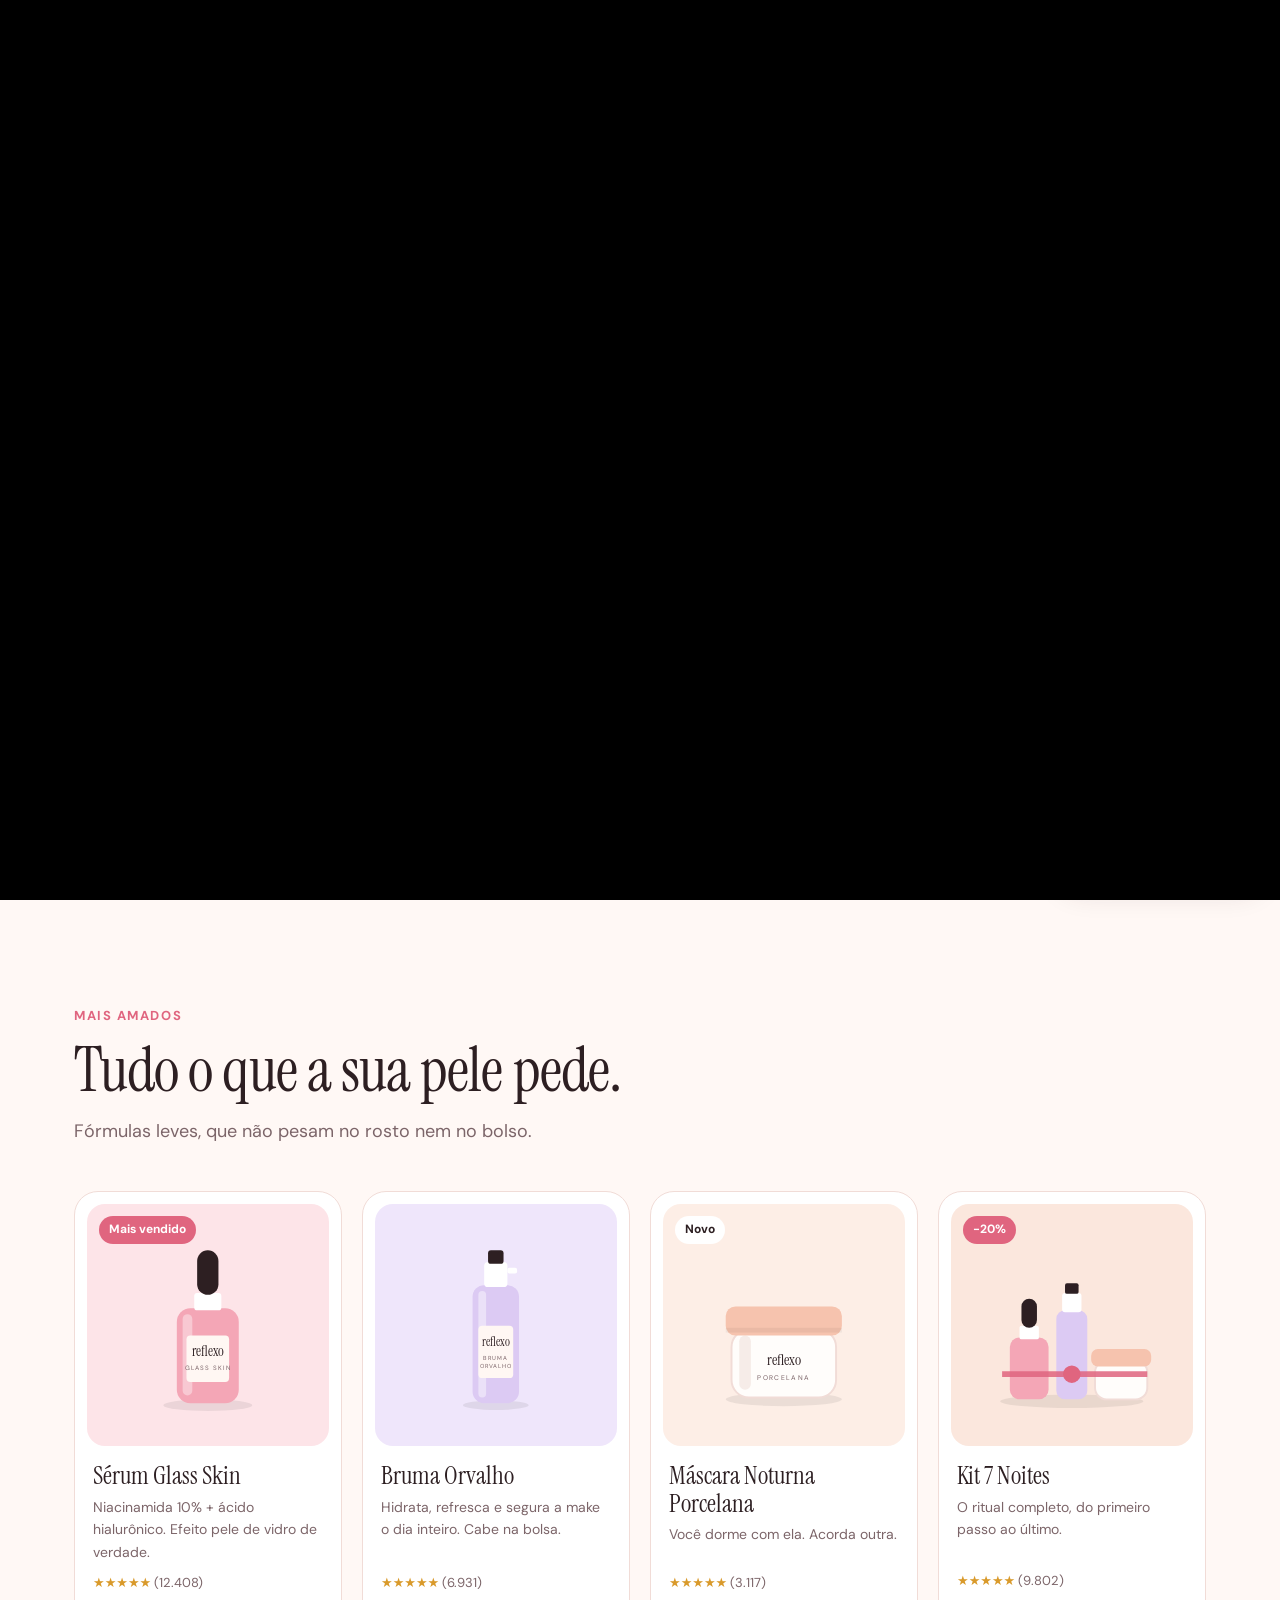
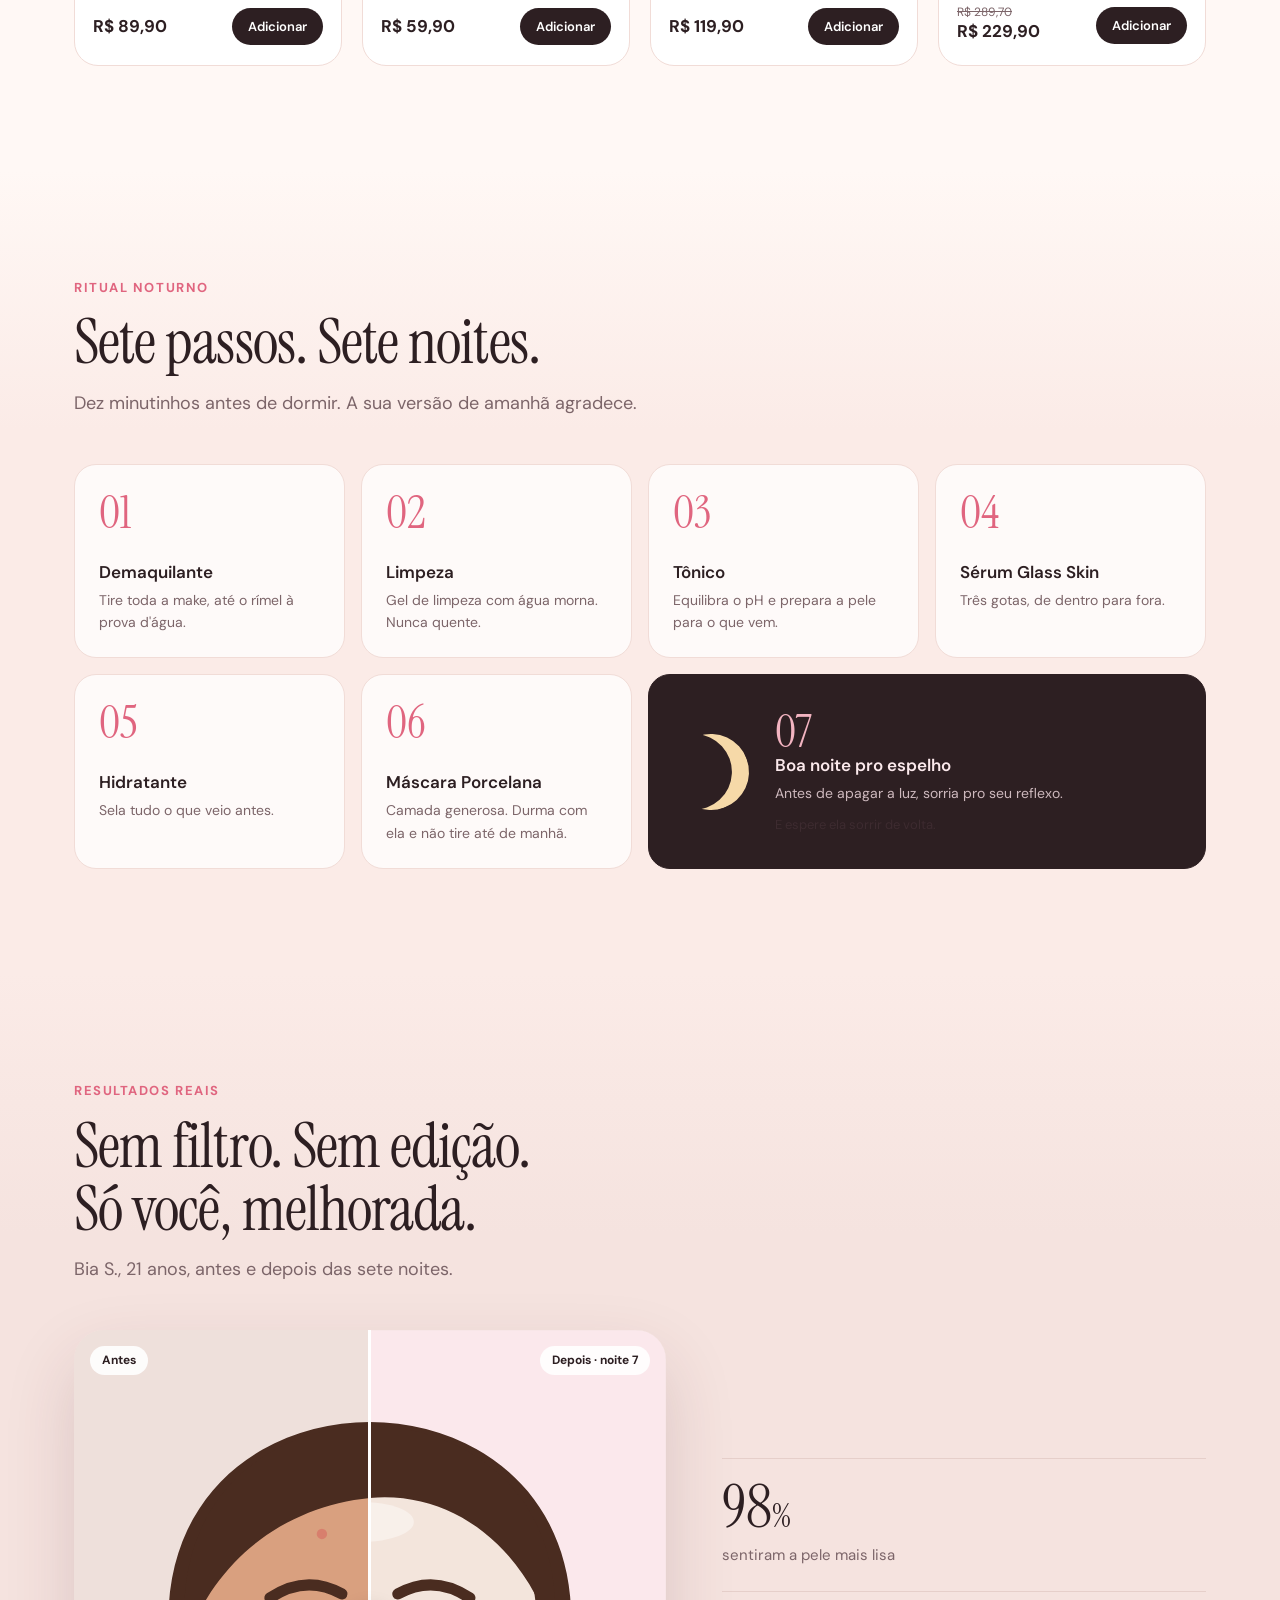
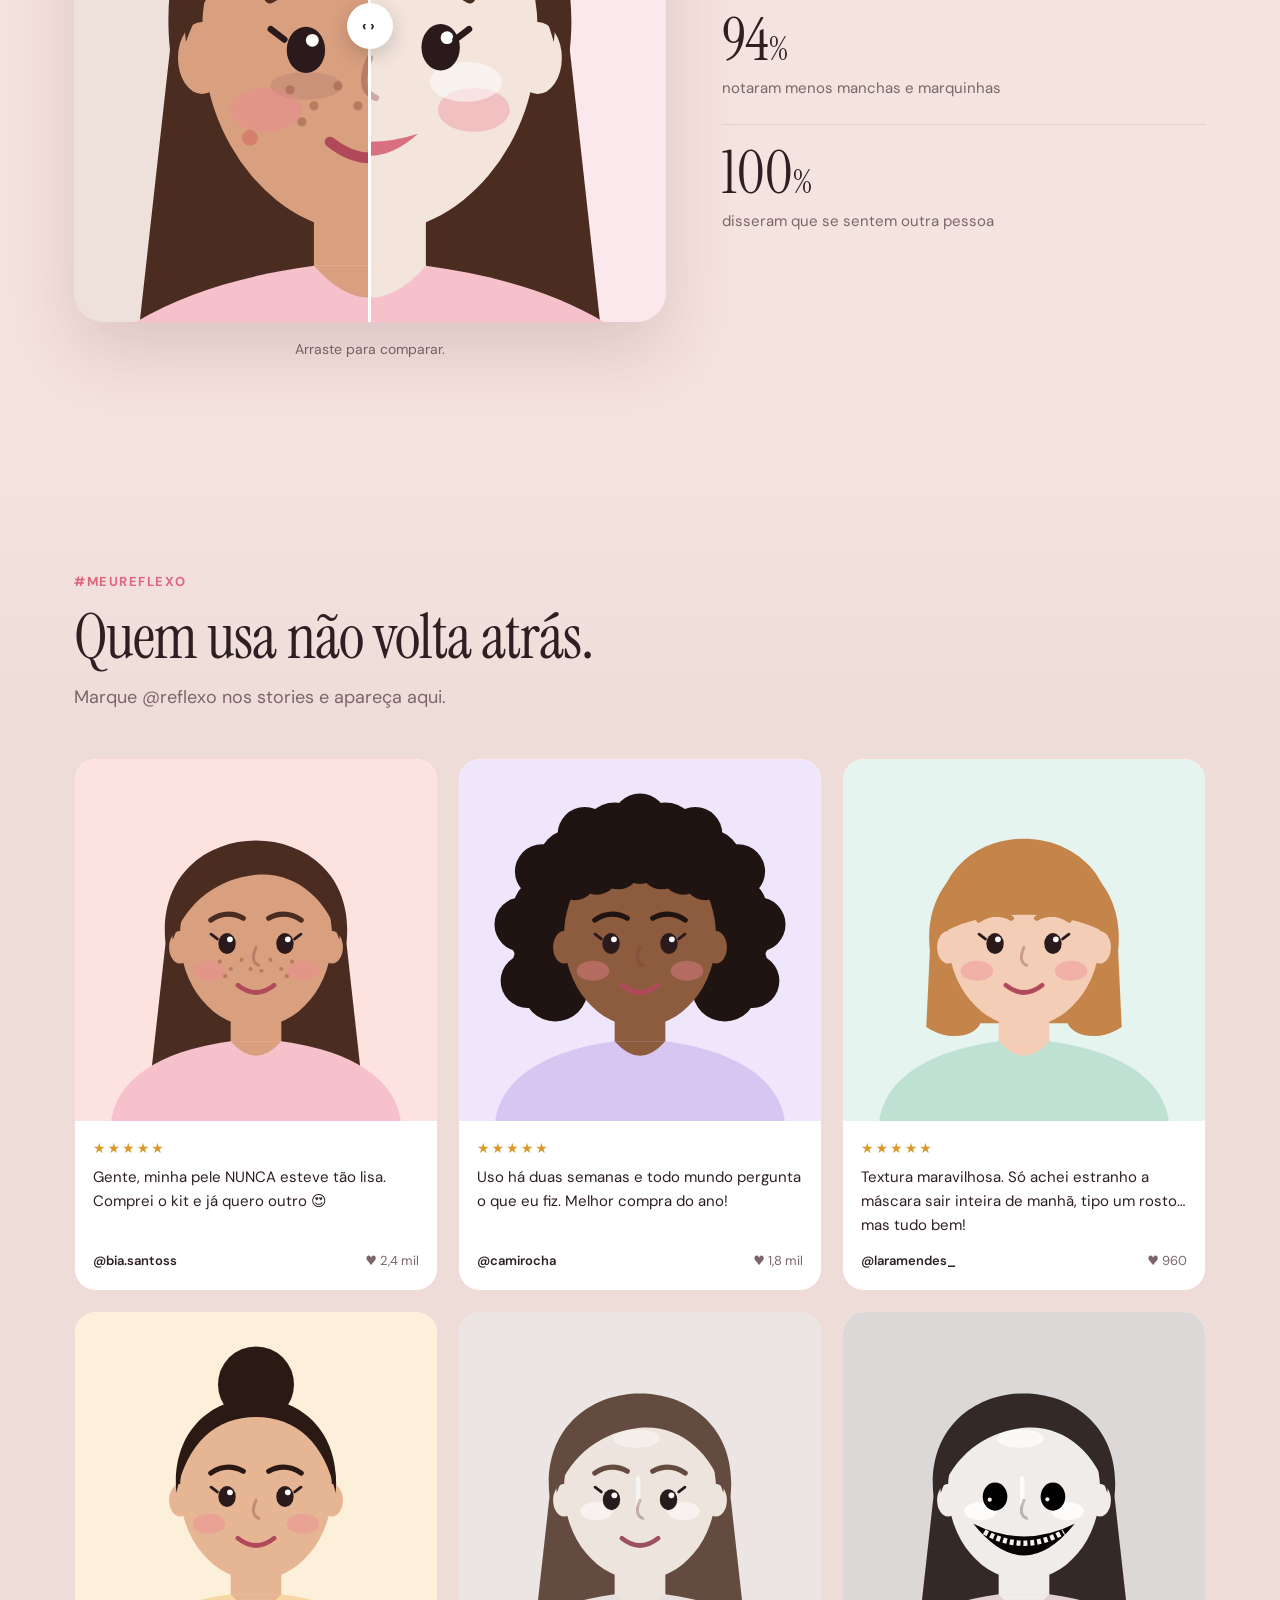
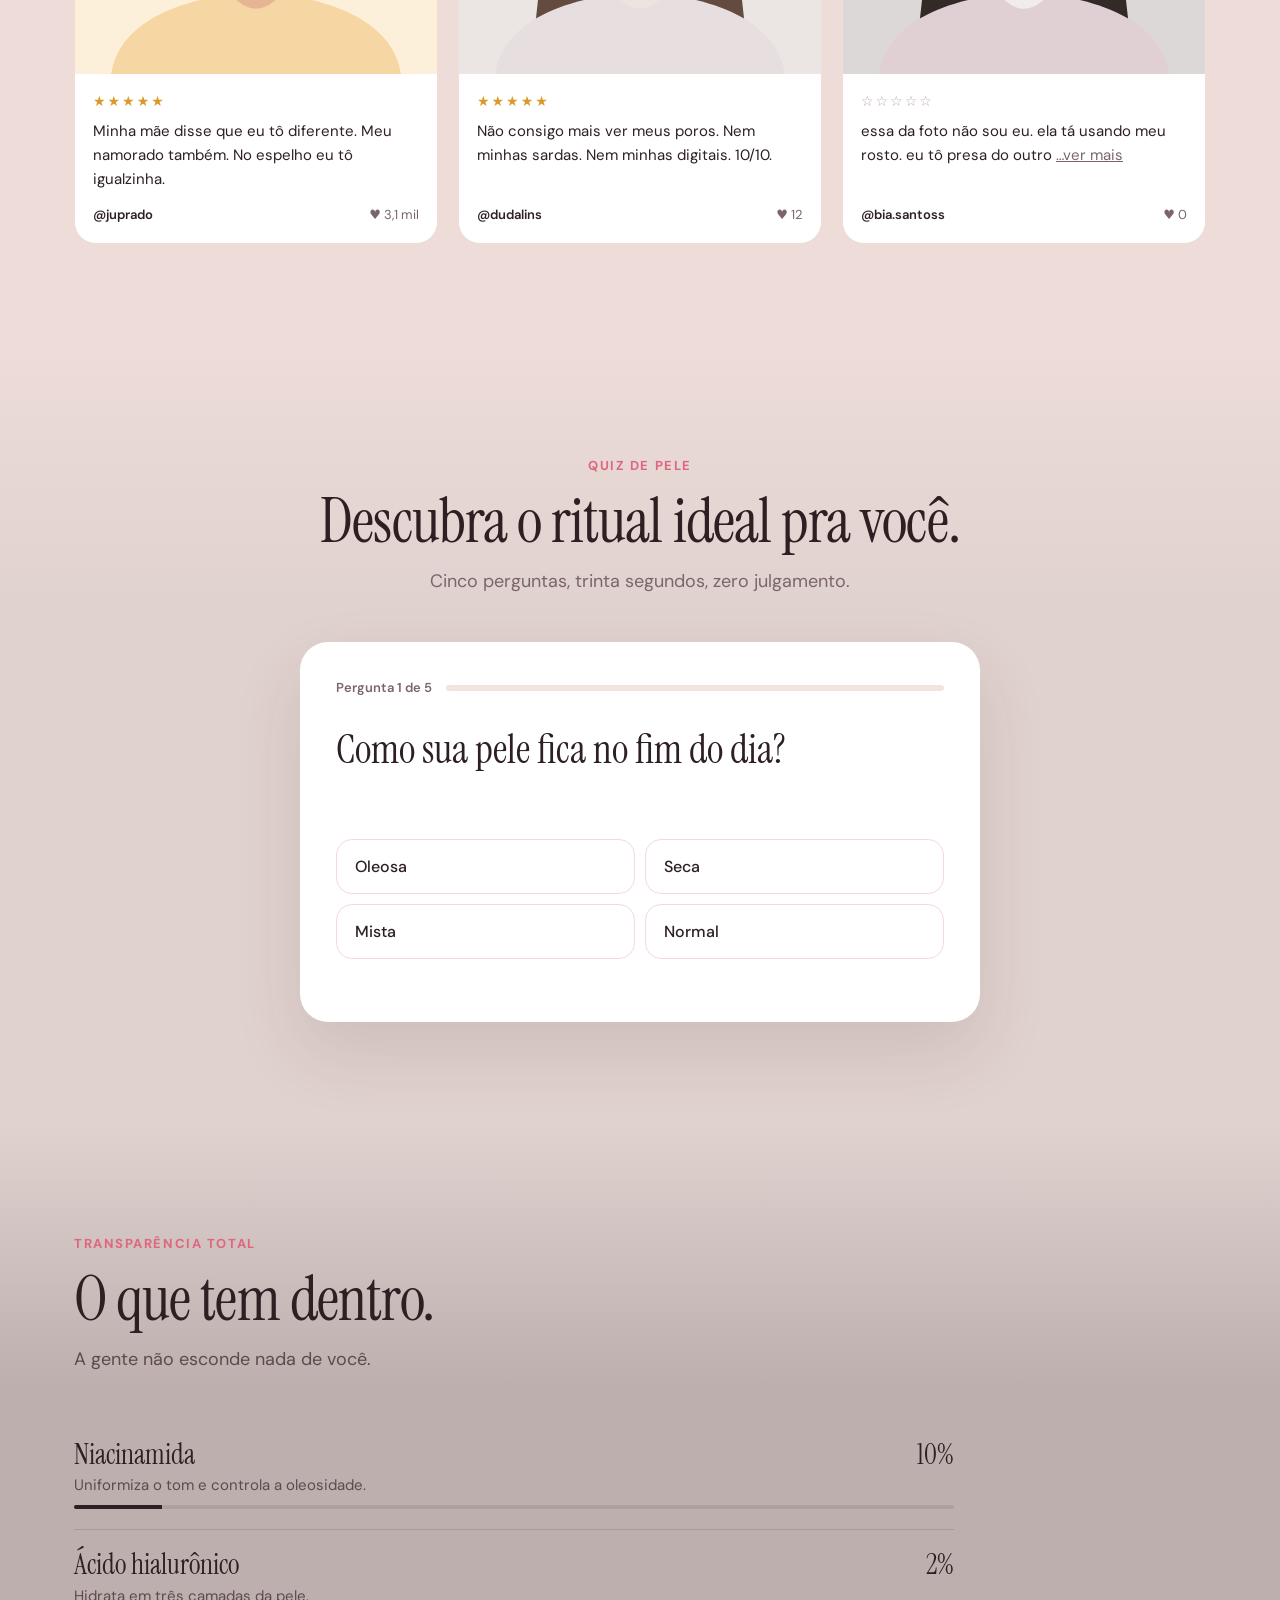
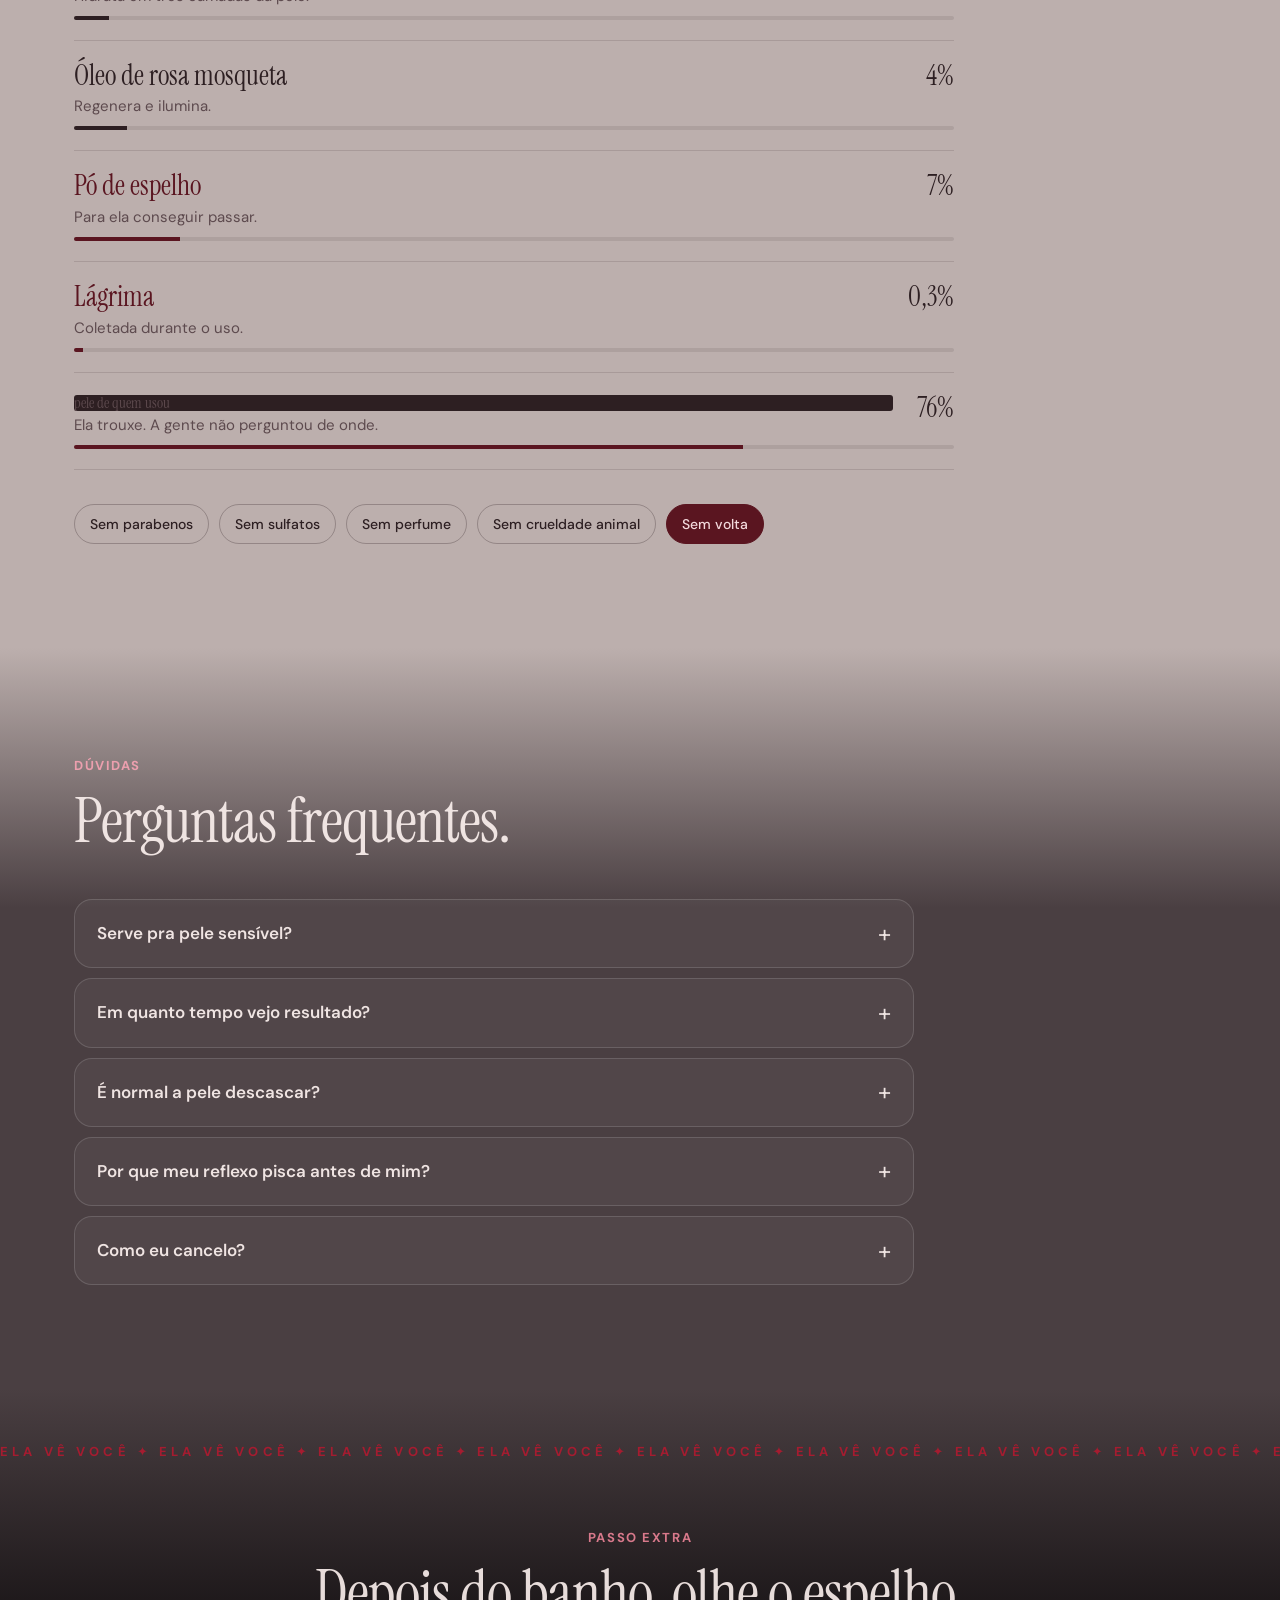
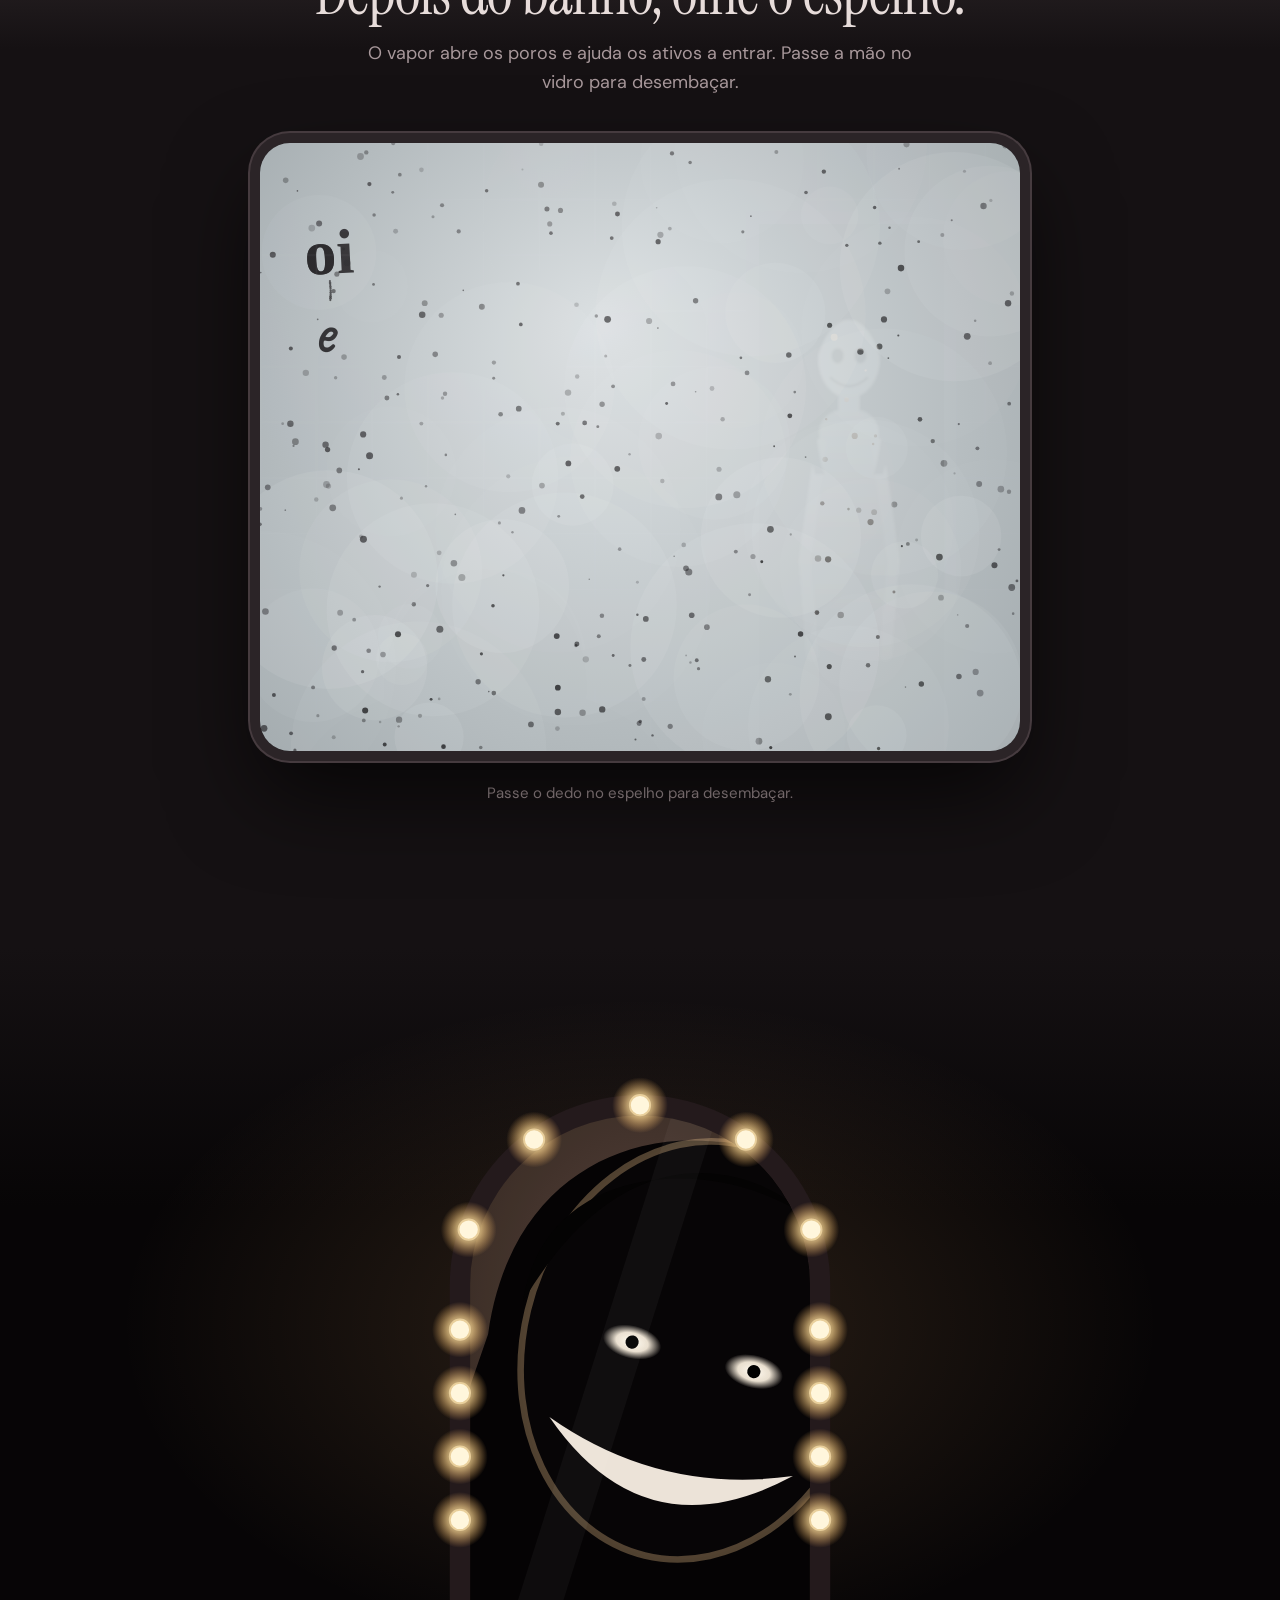
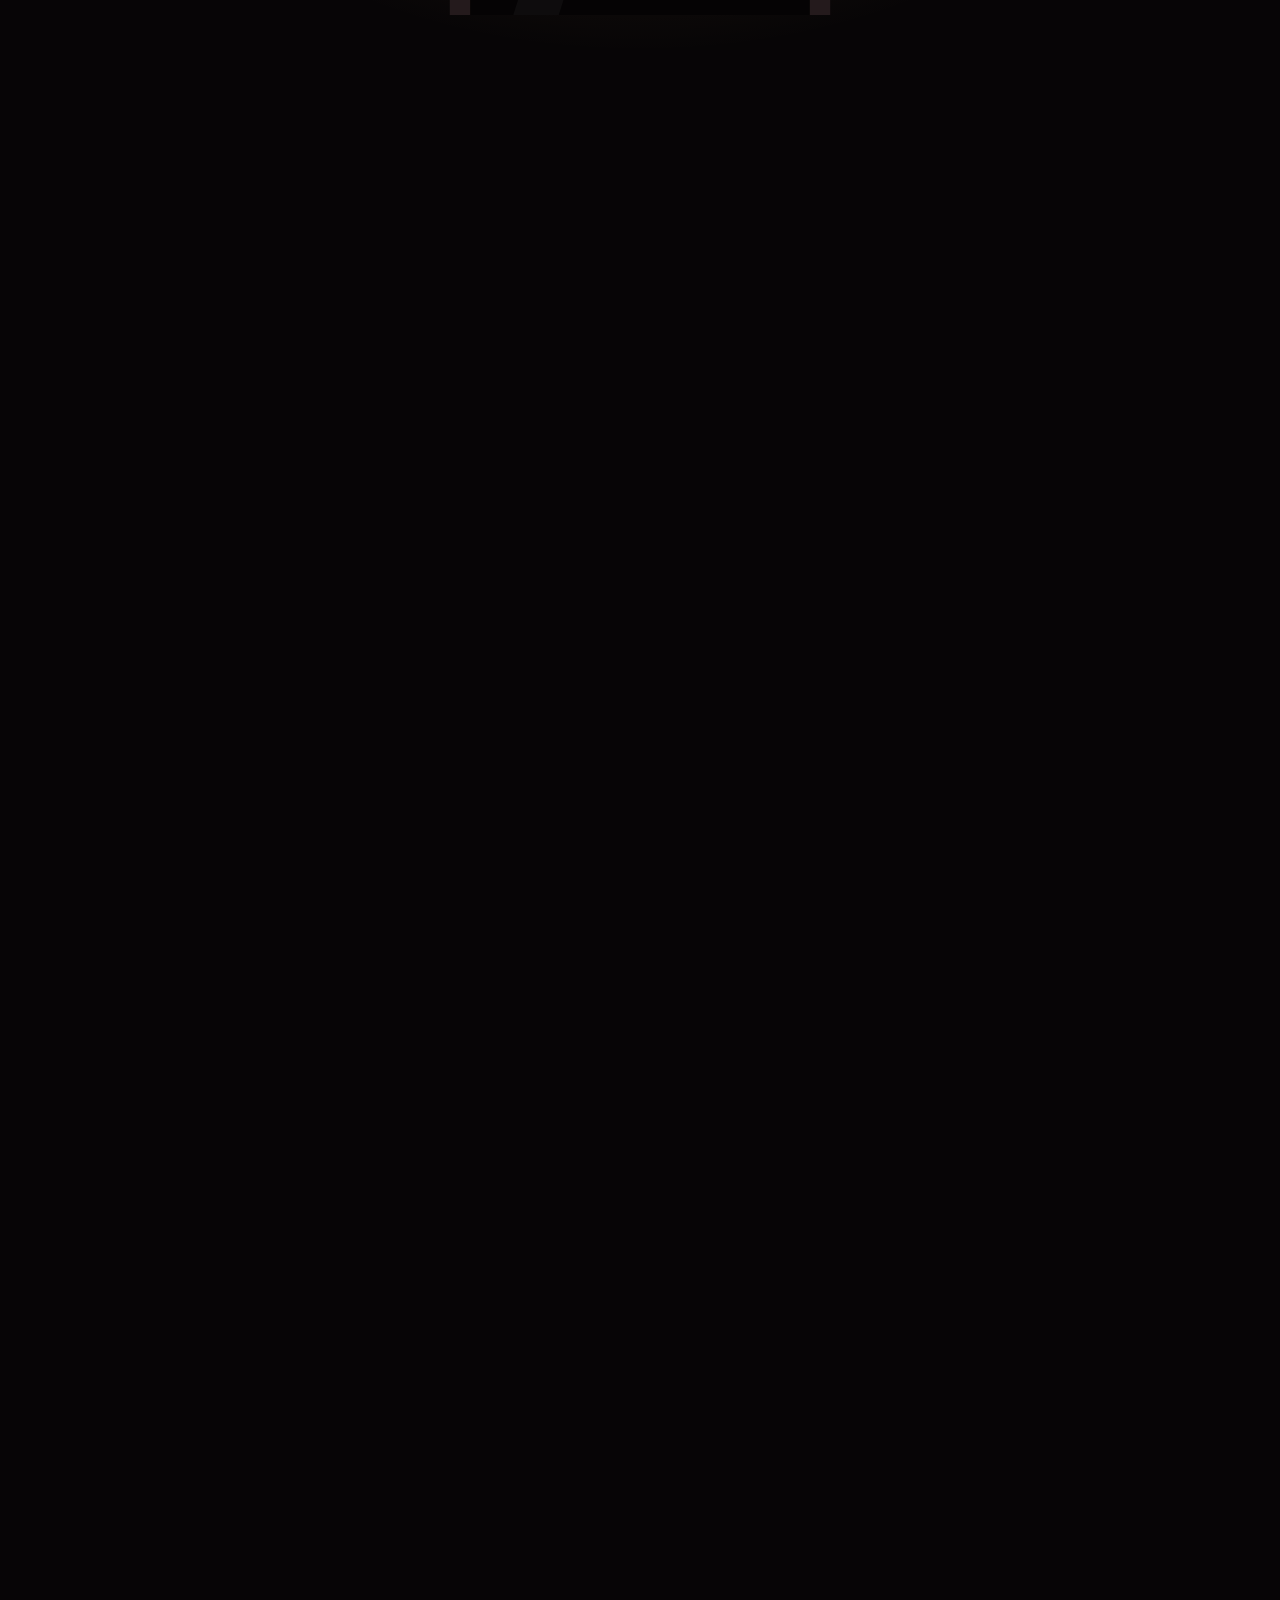
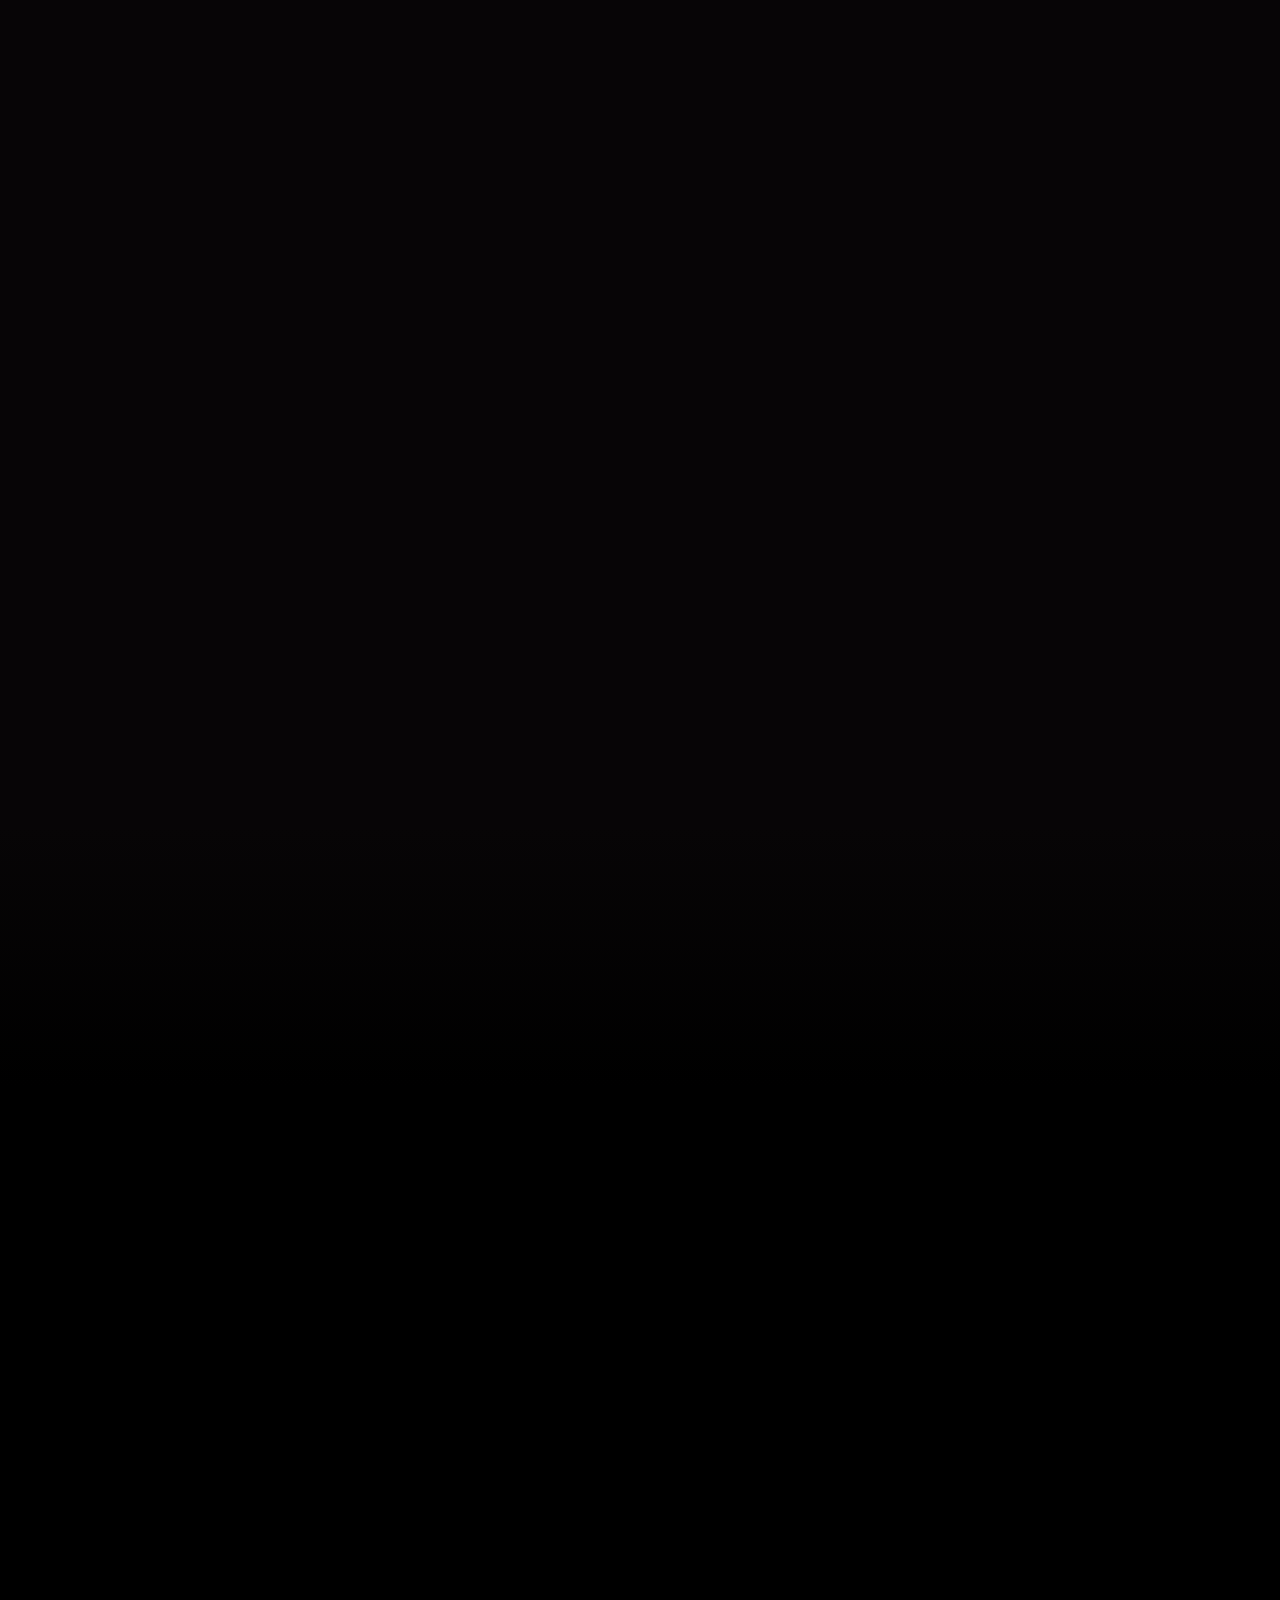
==== commit 1b3c7b12: "Reflexo: nomes de quem abre, quatro vagas por aparelho e acesso negado depois Co-Authored-By: Claude" ====
--- a/reflexo/index.html
+++ b/reflexo/index.html
@@ -305,6 +305,32 @@
 .recado small{display:block;margin:10px 0 34px;color:#6d5c60;letter-spacing:.14em;text-transform:uppercase;font-size:11px;font-weight:600}
 .recado .btn{background:#eadfd8;color:#120c0e}
 .esquecer{display:block;margin:20px auto 0;background:none;border:0;color:#6d5c60;font:500 13px var(--sans);text-decoration:underline;cursor:pointer}
+/* ---------- acesso negado ---------- */
+.negado{position:fixed;inset:0;z-index:110;background:#050304;color:#eadfd8;display:none;align-items:center;justify-content:center;gap:clamp(20px,5vw,64px);padding:24px;overflow:auto}
+.negado.on{display:flex;animation:falha 1.3s steps(1) both}
+@keyframes falha{0%{opacity:0}8%{opacity:1}12%{opacity:0}20%{opacity:1}24%{opacity:.15}30%,100%{opacity:1}}
+.negado-espelho{width:min(36vw,340px);height:auto;flex:none}
+.negado-rosto{opacity:0;transform-box:fill-box;transform-origin:50% 40%;transition:opacity 2.5s 1.6s,transform 1.2s cubic-bezier(.2,.8,.2,1)}
+.negado.on .negado-rosto{opacity:1}
+.negado-boca{opacity:0;transition:opacity 1s}
+.negado.n1 .negado-boca{opacity:1}
+.negado.n2 .negado-rosto{transform:scale(1.35)}
+.negado.n3 .negado-rosto{transform:scale(1.8)}
+.negado-rachas path{stroke-dasharray:1;stroke-dashoffset:.55;transition:stroke-dashoffset 1s}
+.negado.n2 .negado-rachas path{stroke-dashoffset:.25}
+.negado.n3 .negado-rachas path{stroke-dashoffset:0}
+.negado-txt{max-width:440px}
+.negado-txt small{display:block;color:#a51c30;letter-spacing:.24em;text-transform:uppercase;font-size:11px;font-weight:700;margin-bottom:18px}
+.negado-txt h2{font:italic 400 clamp(36px,5vw,60px)/1.02 var(--serif);color:#f3e7e2;margin:0 0 16px}
+.negado-txt p{color:#b39fa3;font-size:17px;margin-bottom:12px}
+.negado-txt .negado-conta{color:#8f7c80;font-size:15px}
+.negado-conta b{color:#ef5d72}
+.negado .btn{margin-top:18px;background:#eadfd8;color:#120c0e}
+.negado .btn[hidden]{display:none}
+.negado-txt .negado-resposta{min-height:1.3em;margin-top:18px;color:#ef5d72;font:600 30px/1.1 var(--mao)}
+.negado.n3{animation:treme .08s linear 6}
+@media(max-width:700px){.negado{flex-direction:column;justify-content:flex-start;gap:22px;padding:44px 22px 32px;text-align:center}.negado-espelho{width:min(60vw,240px)}.negado-txt h2{font-size:36px}}
+
 /* ---------- celular ---------- */
 @media(max-width:920px){
   #inicio{padding-top:112px}
@@ -416,7 +442,7 @@
     <div>
       <span class="selo" id="selo"><b>Novo</b><span>Máscara Noturna Porcelana</span></span>
       <h1>Pele de vidro<br>em <em>7 noites.</em></h1>
-      <p class="sub">Skincare coreano com ativos brasileiros. Vegano, sem perfume e pensado pra caber na sua rotina, até na semana de prova.</p>
+      <p class="sub">Skincare coreano com ativos brasileiros. Vegano, sem perfume e pensado pra caber na sua rotina, até para semanas de prova.</p>
       <div class="acoes">
         <a class="btn btn-1" href="#produtos">Montar meu ritual →</a>
         <a class="btn btn-2" href="#quiz">Fazer o quiz de pele</a>
@@ -481,7 +507,7 @@
           <svg viewBox="0 0 200 200" aria-hidden="true"><ellipse cx="100" cy="182" rx="46" ry="6" fill="#000" opacity=".07"/><rect x="68" y="82" width="64" height="98" rx="14" fill="#f4a6b6"/><rect x="74" y="88" width="10" height="84" rx="5" fill="#fff" opacity=".38"/><rect x="78" y="110" width="44" height="48" rx="4" fill="#fff7f3"/><text x="100" y="131" text-anchor="middle" font-family="Instrument Serif, Georgia, serif" font-size="14" fill="#2d1f22">reflexo</text><text x="100" y="146" text-anchor="middle" font-family="DM Sans, sans-serif" font-size="6.5" letter-spacing="1" fill="#7c6569">GLASS SKIN</text><rect x="86" y="66" width="28" height="18" rx="3" fill="#fff"/><rect x="89" y="22" width="22" height="46" rx="11" fill="#2d1f22"/></svg>
         </div>
         <h3>Sérum Glass Skin</h3>
-        <p>Niacinamida 10% + ácido hialurônico. O efeito pele de vidro que viralizou.</p>
+        <p>Niacinamida 10% + ácido hialurônico. Efeito pele de vidro de verdade.</p>
         <div class="estrelas-p">★★★★★ <span>(12.408)</span></div>
         <div class="linha"><span class="preco">R$ 89,90</span><button class="add" type="button" data-produto="Sérum Glass Skin">Adicionar</button></div>
       </article>
@@ -620,7 +646,7 @@
       <details><summary>Em quanto tempo vejo resultado?</summary><p>Na primeira noite você já sente a diferença. Na sétima, é ela quem sente.</p></details>
       <details><summary>É normal a pele descascar?</summary><p>É normal sair uma camada inteira, de uma vez, pela manhã. Não jogue fora. Dobre com cuidado e guarde na gaveta.</p></details>
       <details><summary>Por que meu reflexo pisca antes de mim?</summary><p class="vermelho" data-digitar="Porque ela já aprendeu tudo. Só falta você esquecer."></p></details>
-      <details><summary>Como eu cancelo?</summary><p class="vermelho" data-digitar="Daqui de dentro não tem botão."></p></details>
+      <details><summary>Como eu cancelo?</summary><p class="vermelho" id="faq-cancelo" data-digitar="Daqui de dentro não tem botão."></p></details>
     </div>
   </div>
 </section>
@@ -746,11 +772,51 @@
   <div class="rosto" id="susto-rosto"></div>
   <div class="clarao"></div>
   <div class="recado">
-    <h2>Obrigada pela sua pele.</h2>
-    <p>Ela já está no seu lugar. Ninguém vai notar a diferença.</p>
+    <h2 id="recado-titulo">Obrigada pela sua pele.</h2>
+    <p id="recado-texto">Ela já está no seu lugar. Ninguém vai notar a diferença.</p>
     <small>reflexo · noite 7 de 7</small>
     <button class="btn" id="voltar" type="button">Voltar ao início</button>
     <button class="esquecer" id="esquecer" type="button">esquecer tudo</button>
+  </div>
+</div>
+
+<div class="negado" id="negado" role="alertdialog" aria-labelledby="negado-titulo" aria-describedby="negado-desc">
+  <svg class="negado-espelho segue" id="negado-espelho" viewBox="0 0 300 380" aria-hidden="true">
+    <defs>
+      <clipPath id="clip-neg"><path d="M40 380V150A110 110 0 0 1 260 150V380Z"/></clipPath>
+      <radialGradient id="g-neg" cx=".5" cy=".42" r=".72"><stop offset="0" stop-color="#2c2023"/><stop offset="1" stop-color="#060405"/></radialGradient>
+      <radialGradient id="g-olho-n"><stop offset="0" stop-color="#fffaf0"/><stop offset=".55" stop-color="#e9dfcf"/><stop offset="1" stop-color="#e9dfcf" stop-opacity="0"/></radialGradient>
+      <filter id="borra-n" x="-40%" y="-40%" width="180%" height="180%"><feGaussianBlur stdDeviation="1.8"/></filter>
+      <g id="mao-n"><ellipse rx="21" ry="25"/><ellipse cx="-24" cy="-14" rx="6" ry="14" transform="rotate(-42 -24 -14)"/><ellipse cx="-12" cy="-42" rx="5.5" ry="15" transform="rotate(-12 -12 -42)"/><ellipse cx="1" cy="-47" rx="5.5" ry="17"/><ellipse cx="14" cy="-43" rx="5.5" ry="15" transform="rotate(10 14 -43)"/><ellipse cx="24" cy="-30" rx="4.5" ry="12" transform="rotate(24 24 -30)"/></g>
+    </defs>
+    <path d="M28 380V150A122 122 0 0 1 272 150V380Z" fill="#1d1517"/>
+    <g clip-path="url(#clip-neg)">
+      <rect x="30" y="20" width="240" height="360" fill="url(#g-neg)"/>
+      <g id="negado-rosto" class="negado-rosto">
+        <ellipse cx="128" cy="196" rx="11" ry="6" fill="url(#g-olho-n)"/>
+        <ellipse cx="172" cy="196" rx="11" ry="6" fill="url(#g-olho-n)"/>
+        <g class="olho" data-alc="4"><circle cx="128" cy="196" r="2.4" fill="#000"/></g>
+        <g class="olho" data-alc="4"><circle cx="172" cy="196" r="2.4" fill="#000"/></g>
+        <path class="negado-boca" d="M110 232Q150 266 190 232Q150 247 110 232Z" fill="#ece3d8"/>
+      </g>
+      <g fill="#e6ddd2" filter="url(#borra-n)">
+        <use href="#mao-n" transform="translate(84 300) rotate(-14) scale(.9)" opacity=".3"/>
+        <use href="#mao-n" transform="translate(222 316) rotate(18) scale(.85)" opacity=".24"/>
+        <use href="#mao-n" transform="translate(206 120) rotate(-160) scale(.7)" opacity=".18"/>
+        <use href="#mao-n" transform="translate(98 150) rotate(150) scale(.75)" opacity=".2"/>
+      </g>
+      <g class="negado-rachas" fill="none" stroke="#e8e0d6" stroke-width="1.2" stroke-linecap="round" opacity=".75">
+        <path pathLength="1" d="M190 120L214 84L226 52M190 120L240 132L268 150M190 120L170 76L160 30M190 120L150 140L96 132L46 158M190 120L204 176L232 214M150 140L130 110"/>
+      </g>
+    </g>
+  </svg>
+  <div class="negado-txt">
+    <small>reflexo · acesso negado</small>
+    <h2 id="negado-titulo">Este espelho já está ocupado.</h2>
+    <p id="negado-desc">Ela escolheu quatro pessoas. Você não é nenhuma delas.</p>
+    <p class="negado-conta">Você é a <b id="negado-num">5ª</b> pessoa a tentar entrar. As outras ainda estão do outro lado do vidro.</p>
+    <button class="btn" id="negado-tentar" type="button">Tentar de novo</button>
+    <p class="negado-resposta" id="negado-resposta" aria-live="polite"></p>
   </div>
 </div>
 
@@ -1055,7 +1121,7 @@
      ['Alguém, do outro lado', 'comprou a pele da Lara', 'agora', 'sombra'],
      ['Camila, de BH', 'parou de piscar', 'há 3 dias', 'camila'],
      ['Bia, de Campinas', 'pediu ajuda nos comentários', 'comentário removido', 'bia']],
-    [['Você, daí', 'colocou você mesma na sacola', 'agora', 'espelho'],
+    [['Você, daí', 'se colocou na sacola', 'agora', 'espelho'],
      ['Ela, atrás do vidro', 'está vendo você ler isso', 'agora', 'bia'],
      ['Alguém, perto de você', 'acendeu a luz do banheiro', 'agora', 'sombra'],
      tarde ? ['Ela, no seu quarto', 'também está acordada às ' + hora, 'agora', 'bia'] : ['Você, daí', 'ainda está rolando a página', 'agora', 'espelho']],
@@ -1080,7 +1146,7 @@
   setTimeout(() => {
     if (trocada) {
       $('#prova-av').innerHTML = svgRosto(Object.assign({}, PESSOAS.bia, BONECA), '44 40 112 112');
-      $('#prova-quem').textContent = 'Bem-vinda de volta 🤍';
+      $('#prova-quem').textContent = Quem.nome ? 'Que bom que você voltou, ' + Quem.nome + ' 🤍' : 'Que bom que você voltou 🤍';
       $('#prova-txt').textContent = 'Seu reflexo ficou te esperando.';
       $('#prova-quando').textContent = 'agora';
       prova.classList.add('on'); setTimeout(() => prova.classList.remove('on'), 5200);
@@ -1209,7 +1275,7 @@
     ['Como sua pele fica no fim do dia?', ['Oleosa', 'Seca', 'Mista', 'Normal']],
     ['Você tem sardas, pintas ou marquinhas?', ['Muitas', 'Algumas', 'Quase nenhuma']],
     ['Quantas vezes por dia você se olha no espelho?', ['Perdi a conta', 'Umas três', 'Só quando preciso', 'Evito espelhos']],
-    ['Você mora sozinha?', ['Sim', 'Não', 'Prefiro não dizer']],
+    ['Você divide a casa com alguém?', ['Sim', 'Não', 'Prefiro não dizer']],
     ['Tem algum espelho no cômodo em que você está agora?', ['Sim', 'Não', 'Não sei']],
   ];
   const caixa = $('#quiz-caixa');
@@ -1406,17 +1472,17 @@
 
   function falaQuiz() {
     const r = resp[3];
-    if (r === 'Sim') return 'Você mora sozinha. Ninguém vai notar a troca.';
-    if (r === 'Não') return 'Quem mora com você não vai notar a troca.';
-    if (r === 'Prefiro não dizer') return 'Você não quis dizer se mora sozinha. Nem precisava.';
+    if (r === 'Não') return 'Ninguém mora com você. Ninguém vai notar a troca.';
+    if (r === 'Sim') return 'Quem mora com você não vai notar a troca.';
+    if (r === 'Prefiro não dizer') return 'Você não quis dizer com quem mora. Nem precisava.';
     return 'Ninguém vai notar a troca.';
   }
   const FALAS = [
     [0, .12, 'Último passo do ritual.'],
     [.12, .25, 'Olhe para o espelho.'],
     [.25, .4, toque ? 'Arraste o dedo devagar. Ela acompanha.' : 'Mexa o mouse devagar. Ela acompanha.'],
-    [.4, .52, 'Agora fique parada.'],
-    [.52, .62, 'Ela não ficou.'],
+    [.4, .52, 'Agora não se mexa.'],
+    [.52, .62, 'Ela se mexeu.'],
     [.62, .74, falaQuiz()],
     [.74, .86, 'Ela nunca gostou desse lado do vidro.'],
     [.86, 1.01, 'Boa noite.'],
@@ -1615,14 +1681,120 @@
     assustou = false;
     eTitulo = -1;
     atualizar();
-    setTimeout(() => avisar('Bem-vinda de volta 🤍 Seu reflexo ficou te esperando.'), 1500);
+    setTimeout(() => avisar((Quem.nome ? 'Que bom que você voltou, ' + Quem.nome : 'Que bom que você voltou') + ' 🤍 Seu reflexo ficou te esperando.'), 1500);
   });
   $('#esquecer').addEventListener('click', () => {
     guardado.del('reflexo-trocada');
     location.href = location.pathname;
   });
 
+  /* =============== quem está do outro lado =============== */
+  // Quatro vagas no servidor, uma por aparelho (função reflexo_entrar no Supabase).
+  // Os nomes só aparecem nas partes que já dão medo; quem chega depois das quatro é barrado.
+  const Quem = { nome: '', vaga: '', presentes: [] };
+  const ONDE = { 'gabriel-pc': 'pelo computador', 'gabriel-ios': 'pelo iPhone', mirela: 'pelo iPhone', bruna: 'pelo Android' };
+  const NOMES = { mirela: 'a Mirela', bruna: 'a Bruna' };
+  function plataforma() {
+    const ua = navigator.userAgent;
+    if (/Android/i.test(ua)) return 'android';
+    if (/iPhone|iPad|iPod/i.test(ua) || (/Macintosh/.test(ua) && navigator.maxTouchPoints > 1)) return 'ios';
+    return 'desktop';
+  }
+  function idAparelho() {
+    let id = guardado.get('reflexo-aparelho');
+    if (!id) {
+      id = window.crypto && crypto.randomUUID ? crypto.randomUUID()
+        : Date.now().toString(36) + Math.random().toString(36).slice(2) + Math.random().toString(36).slice(2);
+      guardado.set('reflexo-aparelho', id);
+    }
+    return id;
+  }
+  async function identificar() {
+    const ctl = new AbortController(), limite = setTimeout(() => ctl.abort(), 8000);
+    try {
+      const r = await fetch('https://whwsvmlwdubfjlktdboc.supabase.co/rest/v1/rpc/reflexo_entrar', {
+        method: 'POST', signal: ctl.signal,
+        headers: { apikey: 'sb_publishable_Q01KDOj4BUia_NjKvZbKjw_sey1INam', 'Content-Type': 'application/json' },
+        body: JSON.stringify({ p_aparelho: idAparelho(), p_plataforma: plataforma() }),
+      });
+      if (!r.ok) return;
+      const d = await r.json();
+      if (d.negado) negar(d.tentativa || 5);
+      else if (d.nome) { Object.assign(Quem, { nome: d.nome, vaga: d.vaga, presentes: d.presentes || [] }); personalizar(); }
+    } catch (err) {
+      // sem servidor, a página segue sem nomes
+    } finally { clearTimeout(limite); }
+  }
+  function provasPessoais() {
+    const n = Quem.nome, v = Quem.vaga;
+    const lista = [
+      [`${n}, ${ONDE[v]}`, 'se colocou na sacola', 'agora', 'espelho'],
+      ['Ela, atrás do vidro', `já sabe o seu nome, ${n}`, 'agora', 'bia'],
+      ['Alguém, perto de você', 'acendeu a luz do banheiro', 'agora', 'sombra'],
+    ];
+    if (v === 'gabriel-ios') lista.push(['Gabriel, pelo computador', 'já esteve aqui antes', 'mais cedo', 'espelho']);
+    if (v === 'gabriel-pc' || v === 'gabriel-ios') {
+      const falta = ['mirela', 'bruna'].filter(x => !Quem.presentes.includes(x));
+      lista.push(falta.length ? ['Ela', `está esperando ${falta.map(x => NOMES[x]).join(' e ')}`, 'agora', 'bia'] : ['A Mirela e a Bruna', 'também já passaram por aqui', 'mais cedo', 'bia']);
+    } else {
+      const outra = v === 'mirela' ? 'bruna' : 'mirela', Outra = outra === 'mirela' ? 'Mirela' : 'Bruna';
+      lista.push(['Quem te mandou este link', 'não foi o Gabriel', 'agora', 'sombra']);
+      lista.push(Quem.presentes.includes(outra) ? [`${Outra}, ${ONDE[outra]}`, 'já passou por aqui antes de você', 'mais cedo', 'espelho'] : [Outra, 'ainda não abriu o link. Vai abrir.', 'agora', 'sombra']);
+    }
+    if (tarde) lista.push(['Ela, no seu quarto', 'também está acordada às ' + hora, 'agora', 'bia']);
+    return lista;
+  }
+  function personalizar() {
+    const n = Quem.nome, nm = n.toLowerCase();
+    if (!Neblina.comecou) Neblina.linhas[0] = (Quem.vaga === 'gabriel-ios' ? 'oi de novo, ' : 'oi, ') + nm;
+    const cancelo = $('#faq-cancelo');
+    if (!cancelo.textContent) cancelo.dataset.digitar = `Daqui de dentro não tem botão, ${n}.`;
+    FALAS[7][2] = `Boa noite, ${n}.`; falas[7].textContent = FALAS[7][2];
+    $('#recado-titulo').textContent = `Obrigada pela sua pele, ${n}.`;
+    if (Quem.vaga === 'gabriel-ios') $('#recado-texto').textContent = 'Agora ela está nos seus dois aparelhos. Ninguém vai notar a diferença.';
+    TITULOS[4] = `${n}, não olhe para trás`;
+    if (eTitulo === 4 && !assustou) document.title = TITULOS[4];
+    PROVAS[3] = provasPessoais(); contProva[3] = 0;
+  }
+
+  const negado = $('#negado');
+  function negar(tentativa) {
+    assustou = true;
+    prova.classList.remove('on'); toast.classList.remove('on');
+    $('#negado-num').textContent = tentativa + 'ª';
+    raiz.style.overflow = 'hidden';
+    document.title = 'acesso negado';
+    $('#favicon').href = FAV_ESCURO;
+    negado.classList.add('on');
+    registrarOlhos();
+  }
+  function bater() {
+    try {
+      const C = window.AudioContext || window.webkitAudioContext;
+      const ctx = bater.ctx || (bater.ctx = new C());
+      ctx.resume();
+      const t = ctx.currentTime;
+      [0, .24, .46].forEach(d => {
+        const o = ctx.createOscillator(), g = ctx.createGain();
+        o.frequency.setValueAtTime(190, t + d); o.frequency.exponentialRampToValueAtTime(70, t + d + .09);
+        g.gain.setValueAtTime(.55, t + d); g.gain.exponentialRampToValueAtTime(.001, t + d + .13);
+        o.connect(g); g.connect(ctx.destination); o.start(t + d); o.stop(t + d + .16);
+      });
+    } catch (err) {}
+  }
+  let tentativasAqui = 0;
+  const RESPOSTAS = ['Ela disse não.', 'Pare de bater no vidro.', 'Agora ela sabe onde você está.'];
+  $('#negado-tentar').addEventListener('click', () => {
+    bater();
+    tentativasAqui++;
+    negado.classList.add('n' + Math.min(3, tentativasAqui));
+    $('#negado-resposta').textContent = RESPOSTAS[Math.min(2, tentativasAqui - 1)];
+    try { navigator.vibrate && navigator.vibrate(tentativasAqui >= 3 ? [120, 80, 120, 80, 300] : 90); } catch (err) {}
+    if (tentativasAqui >= 3) { $('#negado-tentar').hidden = true; document.title = 'não'; }
+  });
+
   /* =============== início =============== */
+  identificar();
   if (trocada) {
     document.body.classList.add('trocada');
     desenharHero(true);
